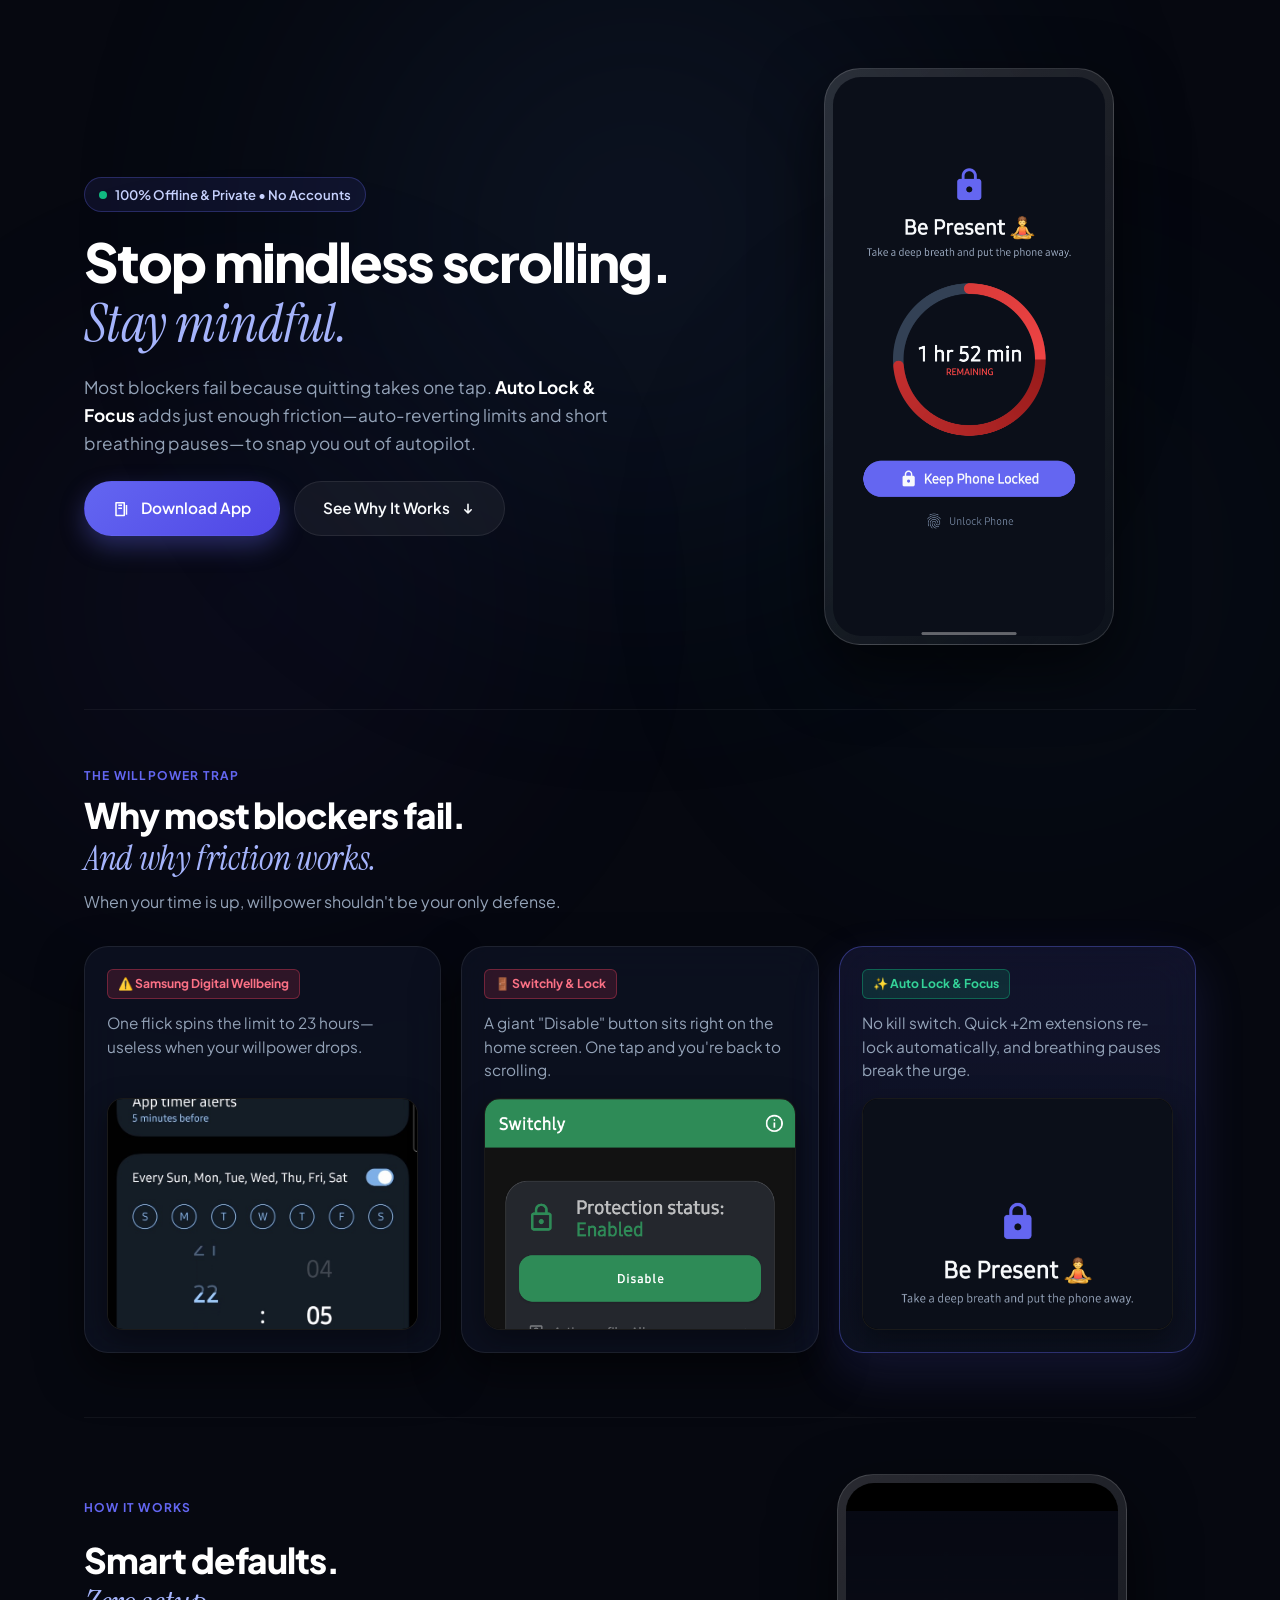
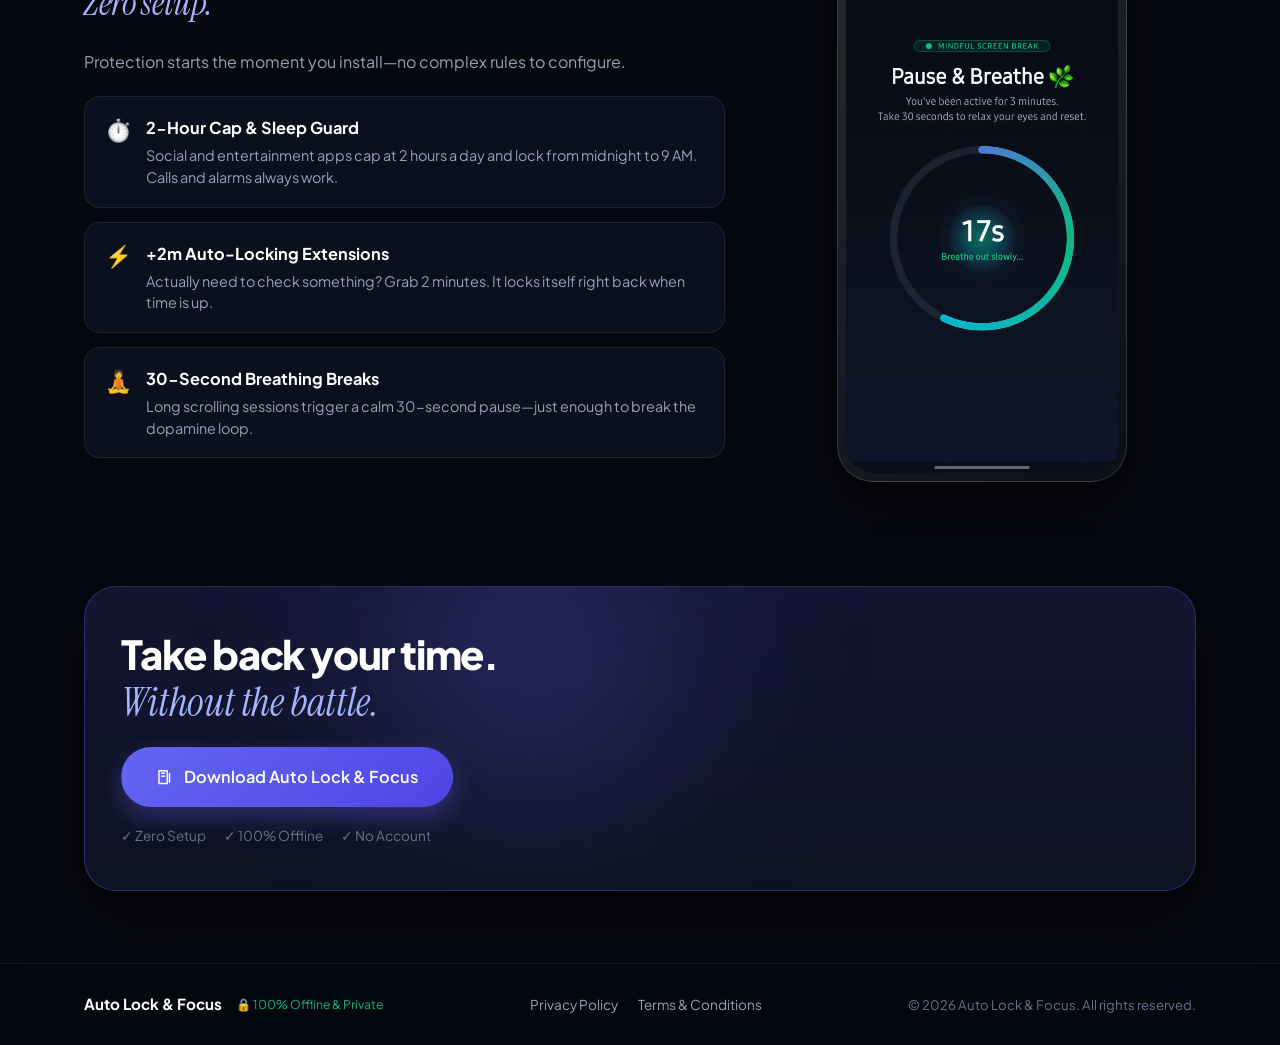
==== index.html @ 9db666be "Initial commit" ====
<!DOCTYPE html>
<html lang="en">
<head>
    <meta charset="UTF-8">
    <meta name="viewport" content="width=device-width, initial-scale=1.0">
    <title>Auto Lock &amp; Focus — Mindful App Blocker</title>
    <meta name="description" content="Stop mindless scrolling. Auto Lock &amp; Focus uses smart defaults, auto-reverting extensions, and breathing pauses to keep you off autopilot.">
    <meta property="og:title" content="Auto Lock &amp; Focus — Mindful App Blocker">
    <meta property="og:description" content="Stop mindless scrolling. Auto Lock &amp; Focus uses smart defaults, auto-reverting extensions, and breathing pauses to keep you off autopilot.">
    <meta property="og:image" content="assets/feature_graphic.png">
    <meta name="twitter:card" content="summary_large_image">
    <meta name="twitter:image" content="assets/feature_graphic.png">
    
    <!-- Google Fonts: Plus Jakarta Sans & Instrument Serif -->
    <link rel="preconnect" href="https://fonts.googleapis.com">
    <link rel="preconnect" href="https://fonts.gstatic.com" crossorigin>
    <link href="https://fonts.googleapis.com/css2?family=Instrument+Serif:ital@1&family=Plus+Jakarta+Sans:ital,wght@0,400;0,500;0,600;0,700;0,800;1,400&display=swap" rel="stylesheet">
    
    <link rel="stylesheet" href="style.css">
</head>
<body>

    <!-- Ambient Background Glows -->
    <div class="glow-sphere glow-sphere-1" aria-hidden="true"></div>
    <div class="glow-sphere glow-sphere-2" aria-hidden="true"></div>
    <div class="glow-sphere glow-sphere-3" aria-hidden="true"></div>

    <!-- Main Container -->
    <main class="page-container">

        <!-- 1. HERO SECTION -->
        <section class="hero-section">
            <div class="hero-content load-fade-up" style="--delay: 0.1s;">
                <div class="badge-pill">
                    <span class="badge-dot pulse-dot"></span>
                    <span>100% Offline &amp; Private • No Accounts</span>
                </div>
                
                <h1 class="hero-title">
                    Stop mindless scrolling.<br>
                    <span class="serif-italic">Stay mindful.</span>
                </h1>
                
                <p class="hero-subtitle">
                    Most blockers fail because quitting takes one tap. 
                    <strong>Auto Lock &amp; Focus</strong> adds just enough friction—auto-reverting limits and short breathing pauses—to snap you out of autopilot.
                </p>
                
                <div class="hero-cta-group">
                    <a href="https://google.com" target="_blank" rel="noopener noreferrer" class="btn btn-primary" id="hero-download-btn">
                        <svg class="btn-icon" viewBox="0 0 24 24" fill="currentColor" aria-hidden="true">
                            <path d="M3 20.5v-17c0-.55.45-1 1-1h11c.55 0 1 .45 1 1v17c0 .55-.45 1-1 1H4c-.55 0-1-.45-1-1zm2-16v15h9v-15H5zm12 2h2v13h-2V6.5zM7 6h5v2H7V6zm0 4h5v2H7v-2z"/>
                        </svg>
                        Download App
                    </a>
                    <a href="#how-different" class="btn btn-secondary">
                        See Why It Works
                        <svg class="arrow-icon" viewBox="0 0 20 20" fill="currentColor" aria-hidden="true">
                            <path fill-rule="evenodd" d="M14.707 10.293a1 1 0 010 1.414l-4 4a1 1 0 01-1.414 0l-4-4a1 1 0 111.414-1.414L9 12.586V4a1 1 0 012 0v8.586l2.293-2.293a1 1 0 011.414 0z" clip-rule="evenodd" />
                        </svg>
                    </a>
                </div>
            </div>

            <!-- Hero Phone Mockup Visual -->
            <div class="hero-visual-wrapper load-fade-up" style="--delay: 0.25s;">
                <div class="hero-phone-card">
                    <img src="assets/LockScreen-cropped.png" alt="Auto Lock and Focus Lock Screen Interface" class="phone-mockup-img">
                </div>
            </div>
        </section>

        <!-- 2. COMPARISON SECTION -->
        <section class="comparison-section" id="how-different">
            <div class="section-header" data-scroll-animate>
                <div class="section-tag">THE WILLPOWER TRAP</div>
                <h2 class="section-title">
                    Why most blockers fail.<br>
                    <span class="serif-italic">And why friction works.</span>
                </h2>
                <p class="section-description">
                    When your time is up, willpower shouldn't be your only defense.
                </p>
            </div>

            <div class="showdown-grid">

                <!-- 1. SAMSUNG DIGITAL WELLBEING -->
                <div class="showdown-card flaw-card" data-scroll-animate>
                    <div class="card-pill tag-danger">
                        <span>⚠️ Samsung Digital Wellbeing</span>
                    </div>
                    <p class="showdown-body">
                        One flick spins the limit to 23 hours—useless when your willpower drops.
                    </p>
                    <div class="screenshot-showcase">
                        <img src="assets/DigitlWellbeing-easy-wheel.jpg" alt="Samsung Digital Wellbeing timer wheel set to 23 hours" class="showcase-img showcase-img-center" loading="lazy">
                    </div>
                </div>

                <!-- 2. SWITCHLY & LOCK -->
                <div class="showdown-card flaw-card" data-scroll-animate>
                    <div class="card-pill tag-danger">
                        <span>🚪 Switchly &amp; Lock</span>
                    </div>
                    <p class="showdown-body">
                        A giant "Disable" button sits right on the home screen. One tap and you're back to scrolling.
                    </p>
                    <div class="screenshot-showcase">
                        <img src="assets/Switchly-green-disable-btn.png" alt="Switchly with giant Disable button on screen" class="showcase-img showcase-img-top" loading="lazy">
                    </div>
                </div>

                <!-- 3. AUTO LOCK & FOCUS -->
                <div class="showdown-card solution-card highlight-card" data-scroll-animate>
                    <div class="card-pill tag-success">
                        <span>✨ Auto Lock &amp; Focus</span>
                    </div>
                    <p class="showdown-body">
                        No kill switch. Quick +2m extensions re-lock automatically, and breathing pauses break the urge.
                    </p>
                    <div class="screenshot-showcase">
                        <img src="assets/LockScreen-cropped.png" alt="Auto Lock Be Present mindful lock screen" class="showcase-img showcase-img-top" loading="lazy">
                    </div>
                </div>

            </div>
        </section>

        <!-- 3. MERGED FEATURES SECTION: SMART DEFAULTS, AUTO-REVERT & MINDFUL PAUSES -->
        <section class="feature-detail-section" id="features">
            <div class="feature-split-layout">
                <div class="feature-split-text" data-scroll-animate>
                    <div class="section-tag">HOW IT WORKS</div>
                    <h2 class="section-title">
                        Smart defaults.<br>
                        <span class="serif-italic">Zero setup.</span>
                    </h2>
                    <p class="feature-body-p">
                        Protection starts the moment you install—no complex rules to configure.
                    </p>

                    <div class="merged-features-list">
                        <div class="merged-feature-item">
                            <div class="merged-feature-icon">⏱️</div>
                            <div>
                                <h3 class="merged-feature-title">2-Hour Cap &amp; Sleep Guard</h3>
                                <p class="merged-feature-desc">
                                    Social and entertainment apps cap at 2 hours a day and lock from midnight to 9 AM. Calls and alarms always work.
                                </p>
                            </div>
                        </div>

                        <div class="merged-feature-item">
                            <div class="merged-feature-icon">⚡</div>
                            <div>
                                <h3 class="merged-feature-title">+2m Auto-Locking Extensions</h3>
                                <p class="merged-feature-desc">
                                    Actually need to check something? Grab 2 minutes. It locks itself right back when time is up.
                                </p>
                            </div>
                        </div>

                        <div class="merged-feature-item">
                            <div class="merged-feature-icon">🧘</div>
                            <div>
                                <h3 class="merged-feature-title">30-Second Breathing Breaks</h3>
                                <p class="merged-feature-desc">
                                    Long scrolling sessions trigger a calm 30-second pause—just enough to break the dopamine loop.
                                </p>
                            </div>
                        </div>
                    </div>
                </div>

                <div class="feature-split-visual" data-scroll-animate>
                    <div class="phone-mockup-frame">
                        <img src="assets/MindfulBreak-cropped.png" alt="Mindful pause 30-second breathing screen" class="phone-mockup-img" loading="lazy">
                    </div>
                </div>
            </div>
        </section>

        <!-- 4. FINAL DOWNLOAD CTA -->
        <section class="cta-section">
            <div class="cta-card" data-scroll-animate>
                <div class="cta-glow" aria-hidden="true"></div>
                <h2 class="cta-title">
                    Take back your time.<br>
                    <span class="serif-italic">Without the battle.</span>
                </h2>
                
                <div class="cta-btn-wrapper">
                    <a href="https://google.com" target="_blank" rel="noopener noreferrer" class="btn btn-primary btn-large" id="footer-download-btn">
                        <svg class="btn-icon" viewBox="0 0 24 24" fill="currentColor" aria-hidden="true">
                            <path d="M3 20.5v-17c0-.55.45-1 1-1h11c.55 0 1 .45 1 1v17c0 .55-.45 1-1 1H4c-.55 0-1-.45-1-1zm2-16v15h9v-15H5zm12 2h2v13h-2V6.5zM7 6h5v2H7V6zm0 4h5v2H7v-2z"/>
                        </svg>
                        Download Auto Lock &amp; Focus
                    </a>
                </div>
                
                <div class="cta-perks-row">
                    <span>✓ Zero Setup</span>
                    <span>✓ 100% Offline</span>
                    <span>✓ No Account</span>
                </div>
            </div>
        </section>

    </main>

    <!-- FOOTER WITH 2 LEGAL LINKS -->
    <footer class="simple-footer">
        <div class="footer-container">
            <div class="footer-brand">
                <span class="brand-logo">Auto Lock &amp; Focus</span>
                <span class="footer-privacy-tag">🔒 100% Offline &amp; Private</span>
            </div>
            <div class="footer-nav">
                <a href="privacy.html">Privacy Policy</a>
                <a href="terms.html">Terms &amp; Conditions</a>
            </div>
            <div class="footer-meta">
                <span>&copy; 2026 Auto Lock &amp; Focus. All rights reserved.</span>
            </div>
        </div>
    </footer>

    <script src="script.js"></script>
</body>
</html>
---- style.css ----
/* ==========================================================================
   Auto Lock & Focus — Stylesheet
   Design: Midnight Obsidian, Curated Accents, Glassmorphism & High Aesthetics
   Rule: Text must NEVER be centered on mobile view (left-aligned everywhere)
   ========================================================================== */

:root {
    /* Color Palette Tokens */
    --bg-dark: #060810;
    --bg-card: rgba(14, 20, 36, 0.72);
    --bg-card-hover: rgba(22, 32, 56, 0.88);
    --surface-dark: #0b1120;
    --surface-border: rgba(255, 255, 255, 0.08);
    --surface-border-bright: rgba(99, 102, 241, 0.35);

    /* Text Colors */
    --text-primary: #f8fafc;
    --text-secondary: #94a3b8;
    --text-muted: #64748b;

    /* Accent & Brand Colors */
    --primary-indigo: #6366f1;
    --accent-emerald: #10b981;
    --accent-rose: #f43f5e;
    --accent-amber: #f59e0b;

    /* Gradients */
    --gradient-brand: linear-gradient(135deg, #6366f1 0%, #10b981 100%);
    --gradient-danger: linear-gradient(135deg, #f43f5e 0%, #be123c 100%);

    /* Typography */
    --font-main: 'Plus Jakarta Sans', -apple-system, BlinkMacSystemFont, 'Segoe UI', Roboto, sans-serif;
    --font-serif: 'Instrument Serif', Georgia, serif;

    /* Radii & Shadows */
    --radius-sm: 8px;
    --radius-md: 16px;
    --radius-lg: 24px;
    --radius-xl: 32px;
    --shadow-card: 0 20px 45px rgba(0, 0, 0, 0.55);
}

/* Reset & Base Styles */
*, *::before, *::after {
    box-sizing: border-box;
    margin: 0;
    padding: 0;
}

html {
    scroll-behavior: smooth;
    font-size: 16px;
    background-color: var(--bg-dark);
    color: var(--text-primary);
    font-family: var(--font-main);
    -webkit-font-smoothing: antialiased;
    -moz-osx-font-smoothing: grayscale;
    overflow-x: hidden;
    max-width: 100%;
}

body {
    min-height: 100vh;
    width: 100%;
    max-width: 100%;
    overflow-x: hidden;
    position: relative;
    line-height: 1.6;
    background-color: var(--bg-dark);
    text-align: left;
}

img, svg {
    max-width: 100%;
}

/* Typography Enhancements */
.serif-italic {
    font-family: var(--font-serif);
    font-style: italic;
    font-weight: 400;
    color: #a5b4fc;
    letter-spacing: -0.01em;
}

/* Ambient Background Spheres (fixed & viewport-clamped to prevent horizontal overflow) */
.glow-sphere {
    position: fixed;
    border-radius: 50%;
    filter: blur(140px);
    pointer-events: none;
    z-index: 0;
    opacity: 0.32;
    max-width: 100vw;
}

.glow-sphere-1 {
    top: -120px;
    left: 50%;
    transform: translateX(-50%);
    width: min(700px, 100vw);
    height: min(700px, 100vw);
    background: radial-gradient(circle, rgba(99, 102, 241, 0.45) 0%, rgba(16, 185, 129, 0.15) 70%, transparent 100%);
}

.glow-sphere-2 {
    top: 35%;
    right: 0;
    width: min(500px, 80vw);
    height: min(500px, 80vw);
    background: radial-gradient(circle, rgba(16, 185, 129, 0.22) 0%, rgba(99, 102, 241, 0.1) 70%, transparent 100%);
}

.glow-sphere-3 {
    bottom: 5%;
    left: 0;
    width: min(500px, 80vw);
    height: min(500px, 80vw);
    background: radial-gradient(circle, rgba(99, 102, 241, 0.3) 0%, rgba(139, 92, 246, 0.12) 70%, transparent 100%);
}

/* Page Container */
.page-container {
    width: 100%;
    max-width: 1160px;
    margin: 0 auto;
    padding: 36px 24px 0;
    position: relative;
    z-index: 1;
    text-align: left;
}

/* Page Load Animations */
.load-fade-up {
    opacity: 0;
    transform: translateY(20px);
    animation: loadFadeUpAnim 0.7s cubic-bezier(0.16, 1, 0.3, 1) forwards;
    animation-delay: var(--delay, 0s);
}

@keyframes loadFadeUpAnim {
    to {
        opacity: 1;
        transform: translateY(0);
    }
}

/* Buttons */
.btn {
    display: inline-flex;
    align-items: center;
    justify-content: center;
    gap: 10px;
    padding: 14px 28px;
    border-radius: 100px;
    font-weight: 600;
    font-size: 0.96rem;
    text-decoration: none;
    transition: all 0.25s cubic-bezier(0.16, 1, 0.3, 1);
    cursor: pointer;
    border: 1px solid transparent;
    max-width: 100%;
}

.btn-large {
    padding: 16px 34px;
    font-size: 1.02rem;
}

.btn-primary {
    background: linear-gradient(135deg, #6366f1 0%, #4f46e5 100%);
    color: #ffffff;
    box-shadow: 0 10px 25px rgba(99, 102, 241, 0.35);
}

.btn-primary:hover {
    transform: translateY(-2px);
    box-shadow: 0 15px 35px rgba(99, 102, 241, 0.5);
    background: linear-gradient(135deg, #6f72f8 0%, #5b54ec 100%);
}

.btn-secondary {
    background: rgba(255, 255, 255, 0.05);
    color: var(--text-primary);
    border: 1px solid var(--surface-border);
    backdrop-filter: blur(10px);
}

.btn-secondary:hover {
    background: rgba(255, 255, 255, 0.1);
    border-color: rgba(255, 255, 255, 0.2);
    transform: translateY(-2px);
}

.btn-icon {
    width: 18px;
    height: 18px;
    flex-shrink: 0;
}

.arrow-icon {
    width: 16px;
    height: 16px;
    flex-shrink: 0;
    transition: transform 0.2s ease;
}

.btn-secondary:hover .arrow-icon {
    transform: translateY(2px);
}

/* Badges */
.badge-pill {
    display: inline-flex;
    align-items: center;
    gap: 8px;
    padding: 6px 14px;
    border-radius: 100px;
    background: rgba(99, 102, 241, 0.1);
    border: 1px solid rgba(99, 102, 241, 0.3);
    color: #c7d2fe;
    font-size: 0.82rem;
    font-weight: 600;
}

.badge-dot {
    width: 8px;
    height: 8px;
    border-radius: 50%;
    background: #10b981;
    flex-shrink: 0;
}

.pulse-dot {
    box-shadow: 0 0 0 rgba(16, 185, 129, 0.6);
    animation: pulseAnimation 2s infinite;
}

@keyframes pulseAnimation {
    0% { box-shadow: 0 0 0 0 rgba(16, 185, 129, 0.7); }
    70% { box-shadow: 0 0 0 8px rgba(16, 185, 129, 0); }
    100% { box-shadow: 0 0 0 0 rgba(16, 185, 129, 0); }
}

/* ==========================================================================
   1. HERO SECTION
   ========================================================================== */
.hero-section {
    display: grid;
    grid-template-columns: minmax(0, 1.15fr) minmax(0, 0.85fr);
    align-items: center;
    gap: 44px;
    padding: 32px 0 64px;
    text-align: left;
}

.hero-content {
    display: flex;
    flex-direction: column;
    align-items: flex-start;
    gap: 20px;
    text-align: left;
    min-width: 0;
}

.hero-title {
    font-size: 3.35rem;
    font-weight: 800;
    line-height: 1.1;
    letter-spacing: -0.035em;
    color: #ffffff;
    text-align: left;
}

.hero-subtitle {
    font-size: 1.08rem;
    line-height: 1.6;
    color: var(--text-secondary);
    max-width: 560px;
    text-align: left;
}

.hero-subtitle strong {
    color: #ffffff;
}

.hero-cta-group {
    display: flex;
    align-items: center;
    gap: 14px;
    margin-top: 4px;
    flex-wrap: wrap;
    justify-content: flex-start;
}

/* Hero Phone Mockup Visual */
.hero-visual-wrapper {
    position: relative;
    display: flex;
    justify-content: center;
    align-items: center;
    min-width: 0;
}

.hero-phone-card,
.phone-mockup-frame {
    position: relative;
    width: 100%;
    max-width: 290px;
    border-radius: 36px;
    padding: 8px;
    background: linear-gradient(135deg, rgba(255, 255, 255, 0.14) 0%, rgba(255, 255, 255, 0.03) 100%);
    border: 1px solid rgba(255, 255, 255, 0.14);
    box-shadow: 0 25px 65px rgba(0, 0, 0, 0.65);
}

.phone-mockup-img {
    width: 100%;
    height: auto;
    border-radius: 28px;
    display: block;
}

/* ==========================================================================
   2. COMPARISON SECTION
   ========================================================================== */
.comparison-section {
    padding: 56px 0 64px;
    border-top: 1px solid rgba(255, 255, 255, 0.05);
    scroll-margin-top: 32px;
    text-align: left;
}

.section-header {
    margin-bottom: 32px;
    text-align: left;
    max-width: 760px;
}

.section-tag {
    font-size: 0.75rem;
    font-weight: 700;
    text-transform: uppercase;
    letter-spacing: 0.1em;
    color: var(--primary-indigo);
    margin-bottom: 8px;
    text-align: left;
}

.section-title {
    font-size: 2.2rem;
    font-weight: 800;
    line-height: 1.18;
    letter-spacing: -0.03em;
    color: #ffffff;
    margin-bottom: 10px;
    text-align: left;
}

.section-description {
    font-size: 1rem;
    color: var(--text-secondary);
    line-height: 1.55;
    text-align: left;
}

/* Showdown 3-Card Grid */
.showdown-grid {
    display: grid;
    grid-template-columns: repeat(3, minmax(0, 1fr));
    gap: 20px;
}

.showdown-card {
    background: var(--bg-card);
    border: 1px solid var(--surface-border);
    border-radius: var(--radius-lg);
    padding: 22px;
    display: flex;
    flex-direction: column;
    justify-content: flex-start;
    box-shadow: var(--shadow-card);
    backdrop-filter: blur(20px);
    -webkit-backdrop-filter: blur(20px);
    transition: border-color 0.25s ease;
    text-align: left;
    min-width: 0;
}

.card-pill {
    display: inline-flex;
    align-items: center;
    gap: 6px;
    padding: 4px 10px;
    border-radius: 6px;
    font-size: 0.76rem;
    font-weight: 700;
    margin-bottom: 12px;
    width: fit-content;
    max-width: 100%;
}

.tag-danger {
    background: rgba(244, 63, 94, 0.15);
    border: 1px solid rgba(244, 63, 94, 0.35);
    color: #fb7185;
}

.tag-success {
    background: rgba(16, 185, 129, 0.15);
    border: 1px solid rgba(16, 185, 129, 0.4);
    color: #34d399;
}

.showdown-body {
    font-size: 0.96rem;
    color: var(--text-secondary);
    line-height: 1.55;
    margin-bottom: 16px;
    text-align: left;
}

.highlight-card {
    border-color: rgba(99, 102, 241, 0.4);
    background: linear-gradient(180deg, rgba(99, 102, 241, 0.12) 0%, rgba(14, 20, 36, 0.8) 100%);
    box-shadow: 0 20px 50px rgba(99, 102, 241, 0.15);
}

/* Screenshot Showcase Inside Showdown Cards */
.screenshot-showcase {
    position: relative;
    border-radius: var(--radius-md);
    overflow: hidden;
    background: #000000;
    border: 1px solid rgba(255, 255, 255, 0.1);
    box-shadow: 0 10px 30px rgba(0, 0, 0, 0.4);
    margin-top: auto;
    display: flex;
    flex-direction: column;
}

.showcase-img {
    width: 100%;
    height: 230px;
    object-fit: cover;
    display: block;
}

.showcase-img-center {
    object-position: center 40%;
}

.showcase-img-top {
    object-position: top center;
}

/* ==========================================================================
   3. MERGED FEATURES SECTION
   ========================================================================== */
.feature-detail-section {
    padding: 56px 0 64px;
    border-top: 1px solid rgba(255, 255, 255, 0.05);
    scroll-margin-top: 32px;
    text-align: left;
}

.feature-split-layout {
    display: grid;
    grid-template-columns: minmax(0, 1.2fr) minmax(0, 0.8fr);
    gap: 44px;
    align-items: center;
    text-align: left;
}

.feature-split-text {
    display: flex;
    flex-direction: column;
    gap: 14px;
    text-align: left;
    min-width: 0;
}

.feature-body-p {
    font-size: 1rem;
    color: var(--text-secondary);
    line-height: 1.58;
    text-align: left;
}

.merged-features-list {
    display: flex;
    flex-direction: column;
    gap: 14px;
    margin-top: 8px;
}

.merged-feature-item {
    display: flex;
    align-items: flex-start;
    gap: 14px;
    padding: 18px 20px;
    background: var(--bg-card);
    border: 1px solid var(--surface-border);
    border-radius: var(--radius-md);
    text-align: left;
}

.merged-feature-icon {
    font-size: 1.35rem;
    line-height: 1.2;
    flex-shrink: 0;
    margin-top: 2px;
}

.merged-feature-title {
    font-size: 1.02rem;
    font-weight: 700;
    color: #ffffff;
    margin-bottom: 4px;
    text-align: left;
}

.merged-feature-desc {
    font-size: 0.9rem;
    color: var(--text-secondary);
    line-height: 1.5;
    text-align: left;
}

.feature-split-visual {
    position: relative;
    display: flex;
    justify-content: center;
    align-items: center;
    min-width: 0;
}

/* ==========================================================================
   4. FINAL CTA SECTION
   ========================================================================== */
.cta-section {
    padding: 40px 0 72px;
    text-align: left;
}

.cta-card {
    position: relative;
    background: linear-gradient(180deg, rgba(99, 102, 241, 0.15) 0%, rgba(14, 20, 36, 0.9) 100%);
    border: 1px solid rgba(99, 102, 241, 0.35);
    border-radius: var(--radius-xl);
    padding: 44px 36px;
    box-shadow: 0 25px 70px rgba(0, 0, 0, 0.65);
    overflow: hidden;
    text-align: left;
}

.cta-glow {
    position: absolute;
    top: -50%;
    left: 20%;
    width: min(450px, 80vw);
    height: min(450px, 80vw);
    border-radius: 50%;
    background: radial-gradient(circle, rgba(99, 102, 241, 0.35) 0%, transparent 70%);
    filter: blur(80px);
    pointer-events: none;
}

.cta-title {
    font-size: 2.5rem;
    font-weight: 800;
    line-height: 1.15;
    letter-spacing: -0.03em;
    color: #ffffff;
    margin-bottom: 22px;
    position: relative;
    z-index: 1;
    text-align: left;
}

.cta-btn-wrapper {
    position: relative;
    z-index: 1;
    margin-bottom: 18px;
    display: flex;
    justify-content: flex-start;
}

.cta-perks-row {
    position: relative;
    z-index: 1;
    display: flex;
    align-items: center;
    justify-content: flex-start;
    gap: 18px;
    font-size: 0.85rem;
    color: var(--text-muted);
    flex-wrap: wrap;
    text-align: left;
}

/* ==========================================================================
   MINIMAL FOOTER
   ========================================================================== */
.simple-footer {
    border-top: 1px solid rgba(255, 255, 255, 0.06);
    padding: 28px 0;
    background: rgba(6, 8, 16, 0.95);
    position: relative;
    z-index: 1;
    text-align: left;
}

.footer-container {
    max-width: 1160px;
    margin: 0 auto;
    padding: 0 24px;
    display: flex;
    align-items: center;
    justify-content: space-between;
    flex-wrap: wrap;
    gap: 18px;
    text-align: left;
}

.footer-brand {
    display: flex;
    align-items: center;
    gap: 14px;
    flex-wrap: wrap;
    text-align: left;
}

.brand-logo {
    font-weight: 700;
    font-size: 0.95rem;
    color: #ffffff;
}

.footer-privacy-tag {
    font-size: 0.76rem;
    color: var(--accent-emerald);
}

.footer-nav {
    display: flex;
    align-items: center;
    gap: 20px;
    flex-wrap: wrap;
    text-align: left;
}

.footer-nav a {
    color: var(--text-secondary);
    text-decoration: none;
    font-size: 0.85rem;
    transition: color 0.2s ease;
}

.footer-nav a:hover,
.footer-nav a.active {
    color: #ffffff;
}

.footer-meta {
    font-size: 0.82rem;
    color: var(--text-muted);
    text-align: left;
}

/* ==========================================================================
   LEGAL PAGES STYLES (Privacy & Terms)
   ========================================================================== */
.legal-container {
    padding-top: 40px;
    padding-bottom: 72px;
    max-width: 860px;
    text-align: left;
}

.legal-header {
    margin-bottom: 32px;
    text-align: left;
}

.back-home-link {
    display: inline-block;
    font-size: 0.88rem;
    font-weight: 600;
    color: #a5b4fc;
    text-decoration: none;
    margin-bottom: 12px;
    transition: color 0.2s ease;
}

.back-home-link:hover {
    color: #ffffff;
}

.legal-title {
    font-size: 2.6rem;
    font-weight: 800;
    letter-spacing: -0.03em;
    color: #ffffff;
    margin-bottom: 6px;
    text-align: left;
}

.legal-updated {
    font-size: 0.86rem;
    color: var(--text-muted);
    text-align: left;
}

.legal-content {
    display: flex;
    flex-direction: column;
    gap: 24px;
    text-align: left;
}

.legal-section {
    background: var(--bg-card);
    border: 1px solid var(--surface-border);
    border-radius: var(--radius-lg);
    padding: 28px;
    text-align: left;
    overflow-wrap: anywhere;
    word-break: break-word;
}

.legal-section h2 {
    font-size: 1.25rem;
    font-weight: 700;
    color: #ffffff;
    margin-bottom: 12px;
    text-align: left;
    border-bottom: 1px solid rgba(255, 255, 255, 0.06);
    padding-bottom: 10px;
}

.legal-section p {
    font-size: 0.94rem;
    color: var(--text-secondary);
    line-height: 1.65;
    margin-bottom: 12px;
    text-align: left;
}

.legal-section p:last-child {
    margin-bottom: 0;
}

.legal-section strong {
    color: #ffffff;
}

.legal-section a {
    color: #818cf8;
    text-decoration: underline;
    text-underline-offset: 3px;
}

.legal-section a:hover {
    color: #c7d2fe;
}

.legal-section ul {
    margin-left: 20px;
    margin-top: 8px;
    margin-bottom: 12px;
    display: flex;
    flex-direction: column;
    gap: 8px;
    text-align: left;
}

.legal-section li {
    font-size: 0.94rem;
    color: var(--text-secondary);
    line-height: 1.5;
    text-align: left;
}

.permission-item {
    background: rgba(0, 0, 0, 0.3);
    border: 1px solid rgba(255, 255, 255, 0.06);
    border-radius: var(--radius-md);
    padding: 18px;
    margin-top: 14px;
    text-align: left;
}

.permission-item h3 {
    font-size: 1rem;
    font-weight: 700;
    color: #ffffff;
    margin-bottom: 8px;
    text-align: left;
}

.permission-item code {
    font-family: monospace;
    font-size: 0.8rem;
    background: rgba(99, 102, 241, 0.15);
    color: #a5b4fc;
    padding: 2px 6px;
    border-radius: 4px;
    overflow-wrap: anywhere;
    word-break: break-word;
}

/* ==========================================================================
   SCROLL ANIMATIONS & RESPONSIVE BREAKPOINTS
   STRICT RULE: No text centered on mobile view (text-align: left everywhere)
   ========================================================================== */
[data-scroll-animate] {
    opacity: 0;
    transform: translateY(20px);
    transition: opacity 0.65s cubic-bezier(0.16, 1, 0.3, 1), transform 0.65s cubic-bezier(0.16, 1, 0.3, 1);
}

[data-scroll-animate].animated {
    opacity: 1;
    transform: translateY(0);
}

@media (max-width: 1024px) {
    .hero-section {
        grid-template-columns: 1fr;
        text-align: left !important;
        gap: 36px;
    }

    .hero-content {
        align-items: flex-start !important;
        text-align: left !important;
    }

    .hero-title,
    .hero-subtitle,
    .section-title,
    .section-description,
    .cta-title {
        text-align: left !important;
    }

    .hero-subtitle {
        margin: 0 !important;
    }

    .showdown-grid {
        grid-template-columns: 1fr;
    }

    .feature-split-layout {
        grid-template-columns: 1fr;
        gap: 36px;
        text-align: left !important;
    }
}

@media (max-width: 768px) {
    body,
    main,
    section,
    div,
    h1,
    h2,
    h3,
    h4,
    p,
    span,
    a,
    article {
        text-align: left;
    }

    .page-container {
        padding: 24px 18px 0;
    }

    .hero-section {
        padding: 16px 0 48px;
        text-align: left !important;
    }

    .hero-title {
        font-size: 2.35rem;
        text-align: left !important;
    }

    .hero-subtitle {
        font-size: 0.98rem;
        text-align: left !important;
    }

    .hero-cta-group {
        justify-content: flex-start !important;
        width: 100%;
    }

    .section-title {
        font-size: 1.8rem;
    }

    .showdown-card {
        padding: 18px;
    }

    .cta-card {
        padding: 32px 20px;
    }

    .cta-title {
        font-size: 1.95rem;
    }

    .hero-phone-card,
    .phone-mockup-frame {
        max-width: 260px;
    }

    .footer-container {
        flex-direction: column;
        align-items: flex-start;
        gap: 14px;
        padding: 0 18px;
    }

    .legal-title {
        font-size: 2rem;
    }

    .legal-section {
        padding: 20px;
    }
}
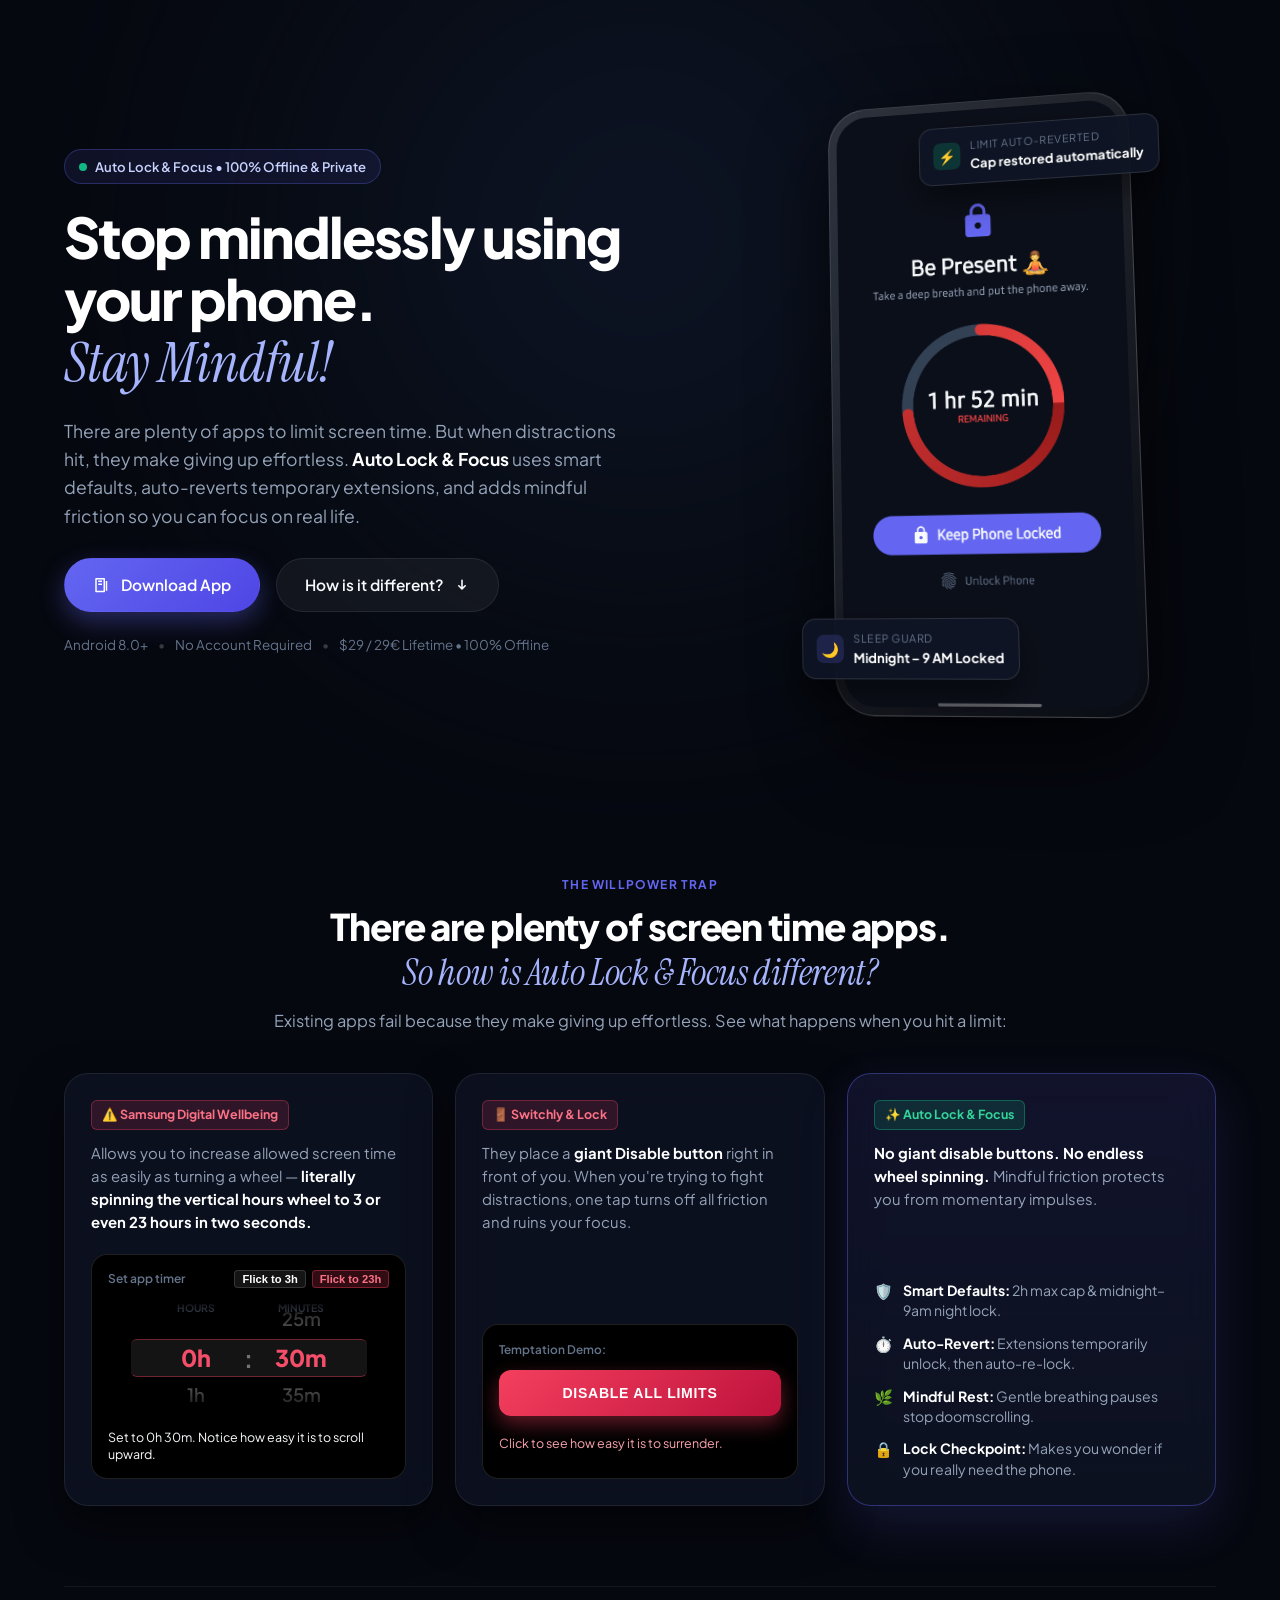
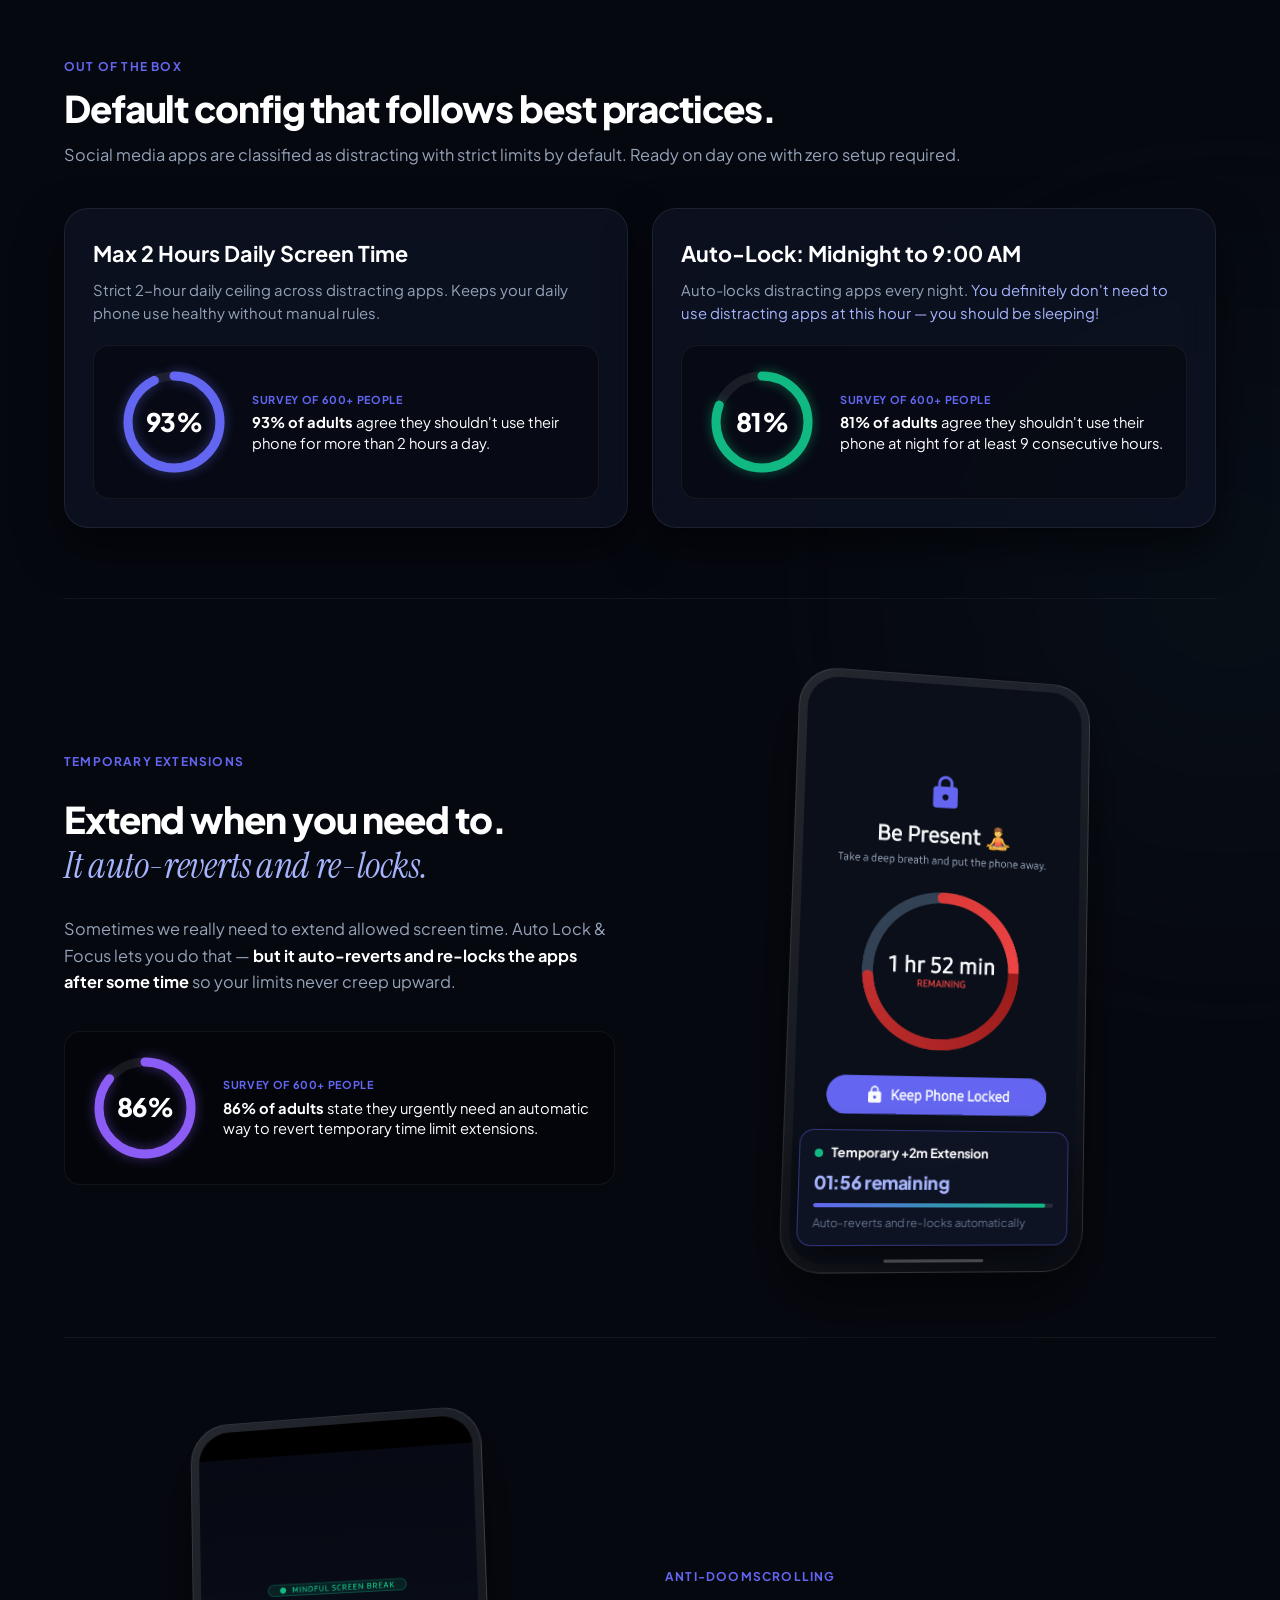
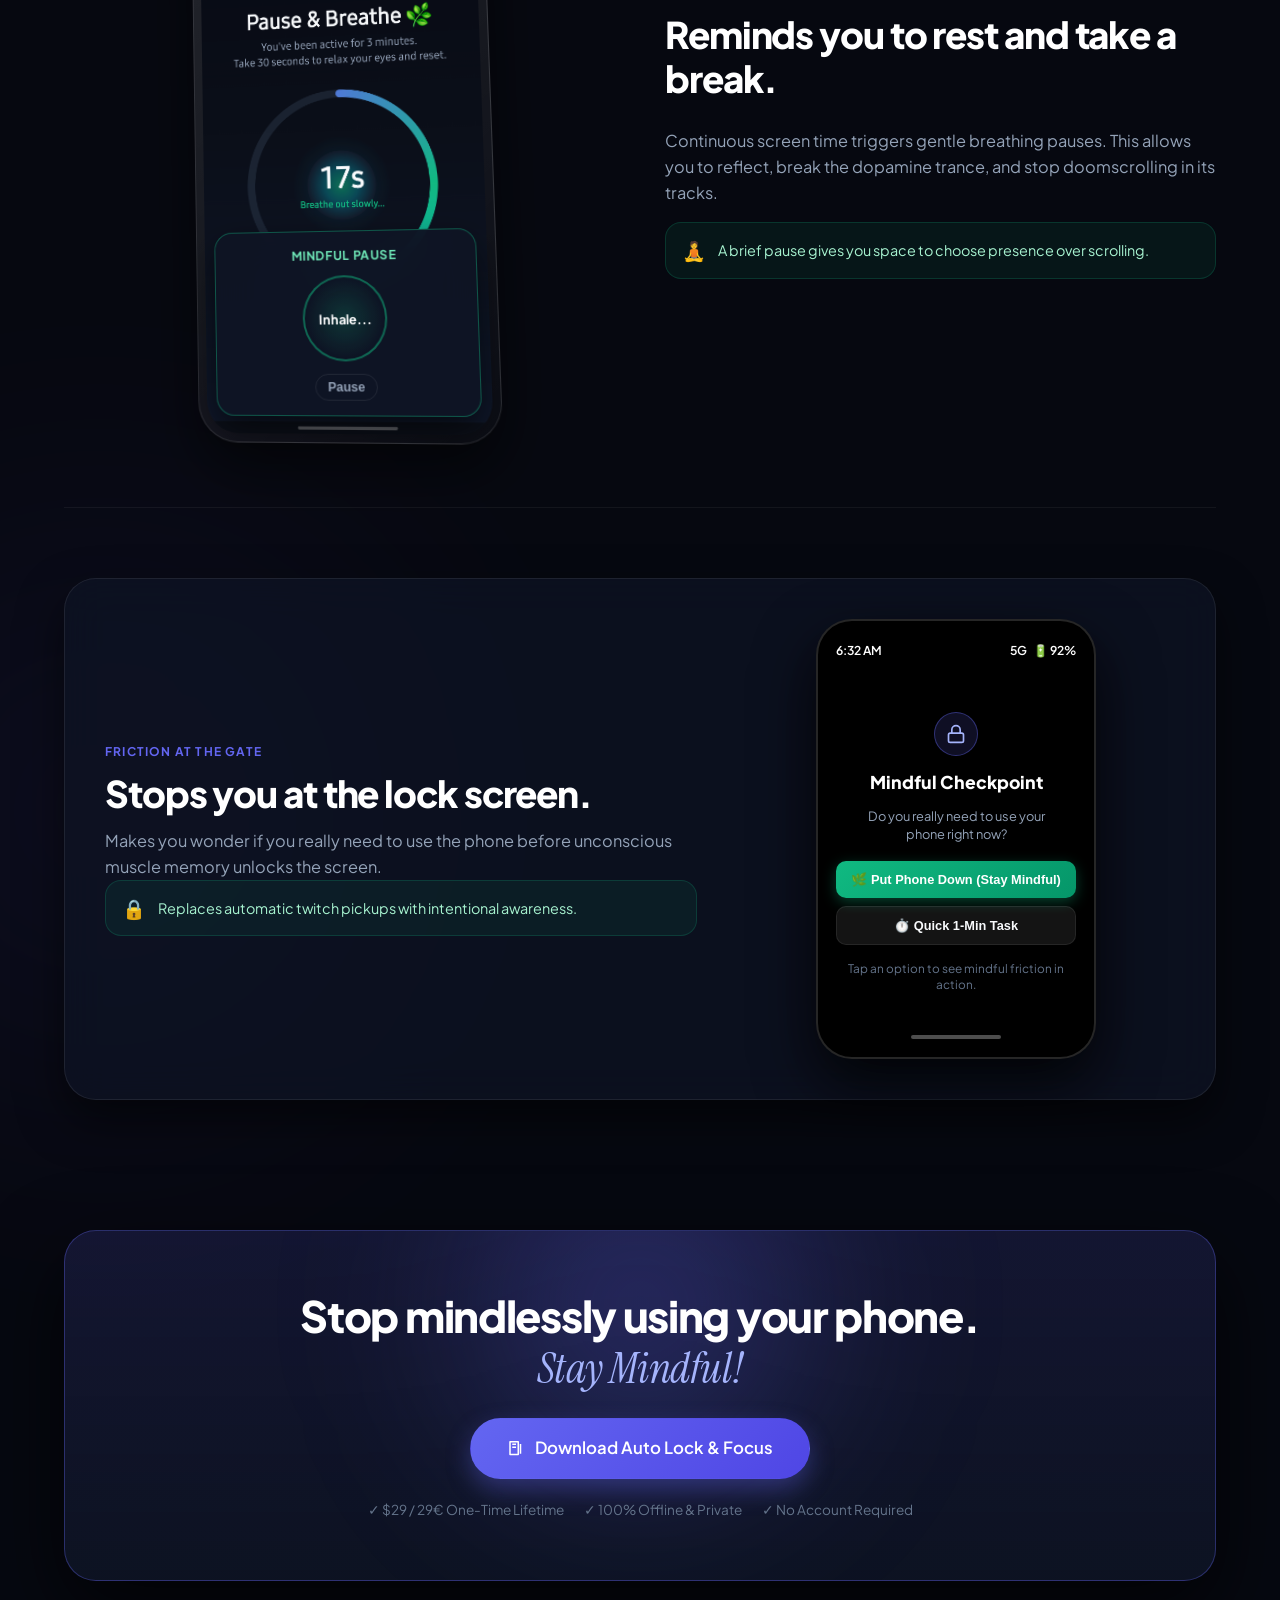
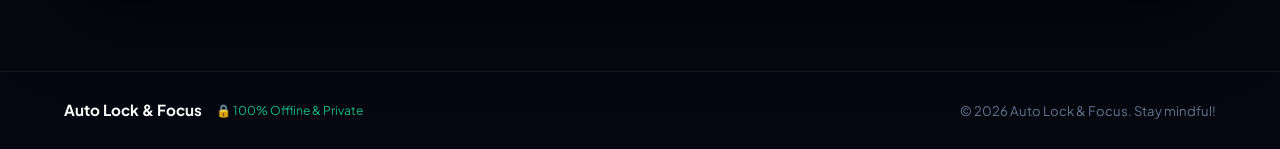
==== commit 0fbdef4a: "Initial commit" ====
--- a/index.html
+++ b/index.html
@@ -3,10 +3,10 @@
 <head>
     <meta charset="UTF-8">
     <meta name="viewport" content="width=device-width, initial-scale=1.0">
-    <title>Auto Lock &amp; Focus — Mindful App Blocker</title>
-    <meta name="description" content="Stop mindless scrolling. Auto Lock &amp; Focus uses smart defaults, auto-reverting extensions, and breathing pauses to keep you off autopilot.">
-    <meta property="og:title" content="Auto Lock &amp; Focus — Mindful App Blocker">
-    <meta property="og:description" content="Stop mindless scrolling. Auto Lock &amp; Focus uses smart defaults, auto-reverting extensions, and breathing pauses to keep you off autopilot.">
+    <title>Auto Lock & Focus — Stay mindful!</title>
+    <meta name="description" content="Stop mindlessly using your phone. Auto Lock & Focus brings smart defaults, auto-reverting temporary extensions, and mindful friction to help you stay mindful.">
+    <meta property="og:title" content="Auto Lock &amp; Focus — Stay mindful!">
+    <meta property="og:description" content="Stop mindlessly using your phone. Auto Lock &amp; Focus brings smart defaults, auto-reverting temporary extensions, and mindful friction to help you stay mindful.">
     <meta property="og:image" content="assets/feature_graphic.png">
     <meta name="twitter:card" content="summary_large_image">
     <meta name="twitter:image" content="assets/feature_graphic.png">
@@ -21,11 +21,11 @@
 <body>
 
     <!-- Ambient Background Glows -->
-    <div class="glow-sphere glow-sphere-1" aria-hidden="true"></div>
-    <div class="glow-sphere glow-sphere-2" aria-hidden="true"></div>
-    <div class="glow-sphere glow-sphere-3" aria-hidden="true"></div>
-
-    <!-- Main Container -->
+    <div class="glow-sphere glow-sphere-1"></div>
+    <div class="glow-sphere glow-sphere-2"></div>
+    <div class="glow-sphere glow-sphere-3"></div>
+
+    <!-- MAIN SINGLE PAGE CONTAINER (NO NAVBAR) -->
     <main class="page-container">
 
         <!-- 1. HERO SECTION -->
@@ -33,166 +33,408 @@
             <div class="hero-content load-fade-up" style="--delay: 0.1s;">
                 <div class="badge-pill">
                     <span class="badge-dot pulse-dot"></span>
-                    <span>100% Offline &amp; Private • No Accounts</span>
+                    <span>Auto Lock &amp; Focus • 100% Offline &amp; Private</span>
                 </div>
                 
                 <h1 class="hero-title">
-                    Stop mindless scrolling.<br>
-                    <span class="serif-italic">Stay mindful.</span>
+                    Stop mindlessly using your phone.<br>
+                    <span class="serif-italic">Stay Mindful!</span>
                 </h1>
                 
                 <p class="hero-subtitle">
-                    Most blockers fail because quitting takes one tap. 
-                    <strong>Auto Lock &amp; Focus</strong> adds just enough friction—auto-reverting limits and short breathing pauses—to snap you out of autopilot.
+                    There are plenty of apps to limit screen time. But when distractions hit, they make giving up effortless. 
+                    <strong>Auto Lock &amp; Focus</strong> uses smart defaults, auto-reverts temporary extensions, and adds mindful friction so you can focus on real life.
                 </p>
                 
                 <div class="hero-cta-group">
                     <a href="https://google.com" target="_blank" rel="noopener noreferrer" class="btn btn-primary" id="hero-download-btn">
-                        <svg class="btn-icon" viewBox="0 0 24 24" fill="currentColor" aria-hidden="true">
+                        <svg class="btn-icon" viewBox="0 0 24 24" fill="currentColor">
                             <path d="M3 20.5v-17c0-.55.45-1 1-1h11c.55 0 1 .45 1 1v17c0 .55-.45 1-1 1H4c-.55 0-1-.45-1-1zm2-16v15h9v-15H5zm12 2h2v13h-2V6.5zM7 6h5v2H7V6zm0 4h5v2H7v-2z"/>
                         </svg>
                         Download App
                     </a>
                     <a href="#how-different" class="btn btn-secondary">
-                        See Why It Works
-                        <svg class="arrow-icon" viewBox="0 0 20 20" fill="currentColor" aria-hidden="true">
+                        How is it different?
+                        <svg class="arrow-icon" viewBox="0 0 20 20" fill="currentColor">
                             <path fill-rule="evenodd" d="M14.707 10.293a1 1 0 010 1.414l-4 4a1 1 0 01-1.414 0l-4-4a1 1 0 111.414-1.414L9 12.586V4a1 1 0 012 0v8.586l2.293-2.293a1 1 0 011.414 0z" clip-rule="evenodd" />
                         </svg>
                     </a>
                 </div>
+
+                <div class="hero-specs">
+                    <span>Android 8.0+</span>
+                    <span class="spec-dot">•</span>
+                    <span>No Account Required</span>
+                    <span class="spec-dot">•</span>
+                    <span>$29 / 29€ Lifetime • 100% Offline</span>
+                </div>
             </div>
 
             <!-- Hero Phone Mockup Visual -->
             <div class="hero-visual-wrapper load-fade-up" style="--delay: 0.25s;">
-                <div class="hero-phone-card">
-                    <img src="assets/LockScreen-cropped.png" alt="Auto Lock and Focus Lock Screen Interface" class="phone-mockup-img">
-                </div>
-            </div>
-        </section>
-
-        <!-- 2. COMPARISON SECTION -->
+                <div class="hero-phone-card rotated-left">
+                    <img src="assets/LockScreen-cropped.png" alt="Auto Lock and Focus Interface" class="phone-mockup-img">
+                    
+                    <div class="floating-badge badge-top-right">
+                        <div class="badge-icon green-icon">⚡</div>
+                        <div>
+                            <div class="badge-label">Limit Auto-Reverted</div>
+                            <div class="badge-val">Cap restored automatically</div>
+                        </div>
+                    </div>
+
+                    <div class="floating-badge badge-bottom-left">
+                        <div class="badge-icon indigo-icon">🌙</div>
+                        <div>
+                            <div class="badge-label">Sleep Guard</div>
+                            <div class="badge-val">Midnight – 9 AM Locked</div>
+                        </div>
+                    </div>
+                </div>
+            </div>
+        </section>
+
+        <!-- 2. THE SHOWDOWN: HOW IS AUTO LOCK & FOCUS DIFFERENT? -->
         <section class="comparison-section" id="how-different">
-            <div class="section-header" data-scroll-animate>
+            <div class="section-header center" data-scroll-animate>
                 <div class="section-tag">THE WILLPOWER TRAP</div>
                 <h2 class="section-title">
-                    Why most blockers fail.<br>
-                    <span class="serif-italic">And why friction works.</span>
+                    There are plenty of screen time apps.<br>
+                    <span class="serif-italic">So how is Auto Lock &amp; Focus different?</span>
                 </h2>
-                <p class="section-description">
-                    When your time is up, willpower shouldn't be your only defense.
+                <p class="section-description center-text">
+                    Existing apps fail because they make giving up effortless. See what happens when you hit a limit:
                 </p>
             </div>
 
+            <!-- 3-Column Showdown Grid -->
             <div class="showdown-grid">
 
-                <!-- 1. SAMSUNG DIGITAL WELLBEING -->
+                <!-- 1. SAMSUNG DIGITAL WELLBEING (VERTICAL DUAL WHEELS) -->
                 <div class="showdown-card flaw-card" data-scroll-animate>
                     <div class="card-pill tag-danger">
                         <span>⚠️ Samsung Digital Wellbeing</span>
                     </div>
                     <p class="showdown-body">
-                        One flick spins the limit to 23 hours—useless when your willpower drops.
-                    </p>
-                    <div class="screenshot-showcase">
-                        <img src="assets/DigitlWellbeing-easy-wheel.jpg" alt="Samsung Digital Wellbeing timer wheel set to 23 hours" class="showcase-img showcase-img-center" loading="lazy">
-                    </div>
-                </div>
-
-                <!-- 2. SWITCHLY & LOCK -->
+                        Allows you to increase allowed screen time as easily as turning a wheel — <strong>literally spinning the vertical hours wheel to 3 or even 23 hours in two seconds.</strong>
+                    </p>
+
+                    <!-- Interactive Samsung 2-Wheel Vertical Drum Picker -->
+                    <div class="samsung-picker-widget">
+                        <div class="picker-title-bar">
+                            <span>Set app timer</span>
+                            <span class="picker-quick-flicks">
+                                <button type="button" class="btn-flick" id="flick-3h">Flick to 3h</button>
+                                <button type="button" class="btn-flick danger" id="flick-23h">Flick to 23h</button>
+                            </span>
+                        </div>
+
+                        <div class="samsung-drums-wrapper">
+                            <div class="drum-highlight-bar"></div>
+                            
+                            <!-- Hours Wheel (Vertical Drum) -->
+                            <div class="drum-column" id="hours-drum">
+                                <div class="drum-label">Hours</div>
+                                <div class="drum-wheel-items" id="hours-items">
+                                    <!-- Populated dynamically via JS: 0 to 23 -->
+                                </div>
+                            </div>
+
+                            <div class="drum-separator">:</div>
+
+                            <!-- Minutes Wheel (Vertical Drum) -->
+                            <div class="drum-column" id="minutes-drum">
+                                <div class="drum-label">Minutes</div>
+                                <div class="drum-wheel-items" id="minutes-items">
+                                    <!-- Populated dynamically via JS: 00 to 55 -->
+                                </div>
+                            </div>
+                        </div>
+
+                        <div class="picker-feedback-bar danger-feedback" id="picker-feedback">
+                            Scroll or click a flick button to test the wheel.
+                        </div>
+                    </div>
+                </div>
+
+                <!-- 2. SWITCHLY & LOCK (GIANT DISABLE BUTTON) -->
                 <div class="showdown-card flaw-card" data-scroll-animate>
                     <div class="card-pill tag-danger">
                         <span>🚪 Switchly &amp; Lock</span>
                     </div>
                     <p class="showdown-body">
-                        A giant "Disable" button sits right on the home screen. One tap and you're back to scrolling.
-                    </p>
-                    <div class="screenshot-showcase">
-                        <img src="assets/Switchly-green-disable-btn.png" alt="Switchly with giant Disable button on screen" class="showcase-img showcase-img-top" loading="lazy">
-                    </div>
-                </div>
-
-                <!-- 3. AUTO LOCK & FOCUS -->
+                        They place a <strong>giant Disable button</strong> right in front of you. When you're trying to fight distractions, one tap turns off all friction and ruins your focus.
+                    </p>
+
+                    <!-- Interactive Giant Button Demo -->
+                    <div class="giant-disable-widget">
+                        <div class="giant-btn-label">Temptation Demo:</div>
+                        <button type="button" id="demo-disable-btn" class="mock-giant-disable-btn">
+                            DISABLE ALL LIMITS
+                        </button>
+                        <div class="picker-feedback-bar danger-feedback" id="disable-feedback">
+                            Click to see how easy it is to surrender.
+                        </div>
+                    </div>
+                </div>
+
+                <!-- 3. AUTO LOCK & FOCUS (THE SOLUTION) -->
                 <div class="showdown-card solution-card highlight-card" data-scroll-animate>
                     <div class="card-pill tag-success">
                         <span>✨ Auto Lock &amp; Focus</span>
                     </div>
                     <p class="showdown-body">
-                        No kill switch. Quick +2m extensions re-lock automatically, and breathing pauses break the urge.
-                    </p>
-                    <div class="screenshot-showcase">
-                        <img src="assets/LockScreen-cropped.png" alt="Auto Lock Be Present mindful lock screen" class="showcase-img showcase-img-top" loading="lazy">
-                    </div>
-                </div>
-
-            </div>
-        </section>
-
-        <!-- 3. MERGED FEATURES SECTION: SMART DEFAULTS, AUTO-REVERT & MINDFUL PAUSES -->
-        <section class="feature-detail-section" id="features">
+                        <strong>No giant disable buttons. No endless wheel spinning.</strong> Mindful friction protects you from momentary impulses.
+                    </p>
+
+                    <div class="solution-perks-list">
+                        <div class="perk-row">
+                            <span class="perk-icon">🛡️</span>
+                            <span><strong>Smart Defaults:</strong> 2h max cap &amp; midnight–9am night lock.</span>
+                        </div>
+                        <div class="perk-row">
+                            <span class="perk-icon">⏱️</span>
+                            <span><strong>Auto-Revert:</strong> Extensions temporarily unlock, then auto-re-lock.</span>
+                        </div>
+                        <div class="perk-row">
+                            <span class="perk-icon">🌿</span>
+                            <span><strong>Mindful Rest:</strong> Gentle breathing pauses stop doomscrolling.</span>
+                        </div>
+                        <div class="perk-row">
+                            <span class="perk-icon">🔒</span>
+                            <span><strong>Lock Checkpoint:</strong> Makes you wonder if you really need the phone.</span>
+                        </div>
+                    </div>
+                </div>
+
+            </div>
+        </section>
+
+        <!-- 3. DEFAULT CONFIG THAT FOLLOWS BEST PRACTICES (SPREAD OUT DATA GRAPHS 1 & 2) -->
+        <section class="feature-detail-section" id="smart-defaults">
+            <div class="section-header" data-scroll-animate>
+                <div class="section-tag">OUT OF THE BOX</div>
+                <h2 class="section-title">
+                    Default config that follows best practices.
+                </h2>
+                <p class="section-description">
+                    Social media apps are classified as distracting with strict limits by default. Ready on day one with zero setup required.
+                </p>
+            </div>
+
+            <div class="cards-duo">
+
+                <!-- CARD 1: 2-HOUR MAX CEILING + SPREAD OUT DATA GRAPH 1 -->
+                <div class="dual-feature-card" data-scroll-animate>
+                    <div class="dual-feature-header">
+                        <h3 class="dual-title">Max 2 Hours Daily Screen Time</h3>
+                        <p class="dual-desc">
+                            Strict 2-hour daily ceiling across distracting apps. Keeps your daily phone use healthy without manual rules.
+                        </p>
+                    </div>
+
+                    <!-- SPREAD-OUT DATA GRAPH 1 (93%) -->
+                    <div class="embedded-stat-box">
+                        <div class="chart-box">
+                            <canvas id="chart-stat-93" width="130" height="130"></canvas>
+                            <div class="chart-center-val" id="val-93">0%</div>
+                        </div>
+                        <div class="embedded-stat-content">
+                            <div class="stat-highlight-tag">SURVEY OF 600+ PEOPLE</div>
+                            <div class="stat-quote">
+                                <strong>93% of adults</strong> agree they shouldn't use their phone for more than 2 hours a day.
+                            </div>
+                        </div>
+                    </div>
+                </div>
+
+                <!-- CARD 2: MIDNIGHT TO 9 AM SLEEP LOCK + SPREAD OUT DATA GRAPH 2 -->
+                <div class="dual-feature-card" data-scroll-animate>
+                    <div class="dual-feature-header">
+                        <h3 class="dual-title">Auto-Lock: Midnight to 9:00 AM</h3>
+                        <p class="dual-desc">
+                            Auto-locks distracting apps every night. <em>You definitely don't need to use distracting apps at this hour — you should be sleeping!</em>
+                        </p>
+                    </div>
+
+                    <!-- SPREAD-OUT DATA GRAPH 2 (81%) -->
+                    <div class="embedded-stat-box">
+                        <div class="chart-box">
+                            <canvas id="chart-stat-81" width="130" height="130"></canvas>
+                            <div class="chart-center-val" id="val-81">0%</div>
+                        </div>
+                        <div class="embedded-stat-content">
+                            <div class="stat-highlight-tag">SURVEY OF 600+ PEOPLE</div>
+                            <div class="stat-quote">
+                                <strong>81% of adults</strong> agree they shouldn't use their phone at night for at least 9 consecutive hours.
+                            </div>
+                        </div>
+                    </div>
+                </div>
+
+            </div>
+        </section>
+
+        <!-- 4. AUTO-REVERTING EXTENSIONS (SPREAD OUT DATA GRAPH 3) -->
+        <section class="feature-detail-section" id="auto-revert">
             <div class="feature-split-layout">
                 <div class="feature-split-text" data-scroll-animate>
-                    <div class="section-tag">HOW IT WORKS</div>
+                    <div class="section-tag">TEMPORARY EXTENSIONS</div>
                     <h2 class="section-title">
-                        Smart defaults.<br>
-                        <span class="serif-italic">Zero setup.</span>
+                        Extend when you need to.<br>
+                        <span class="serif-italic">It auto-reverts and re-locks.</span>
                     </h2>
                     <p class="feature-body-p">
-                        Protection starts the moment you install—no complex rules to configure.
-                    </p>
-
-                    <div class="merged-features-list">
-                        <div class="merged-feature-item">
-                            <div class="merged-feature-icon">⏱️</div>
-                            <div>
-                                <h3 class="merged-feature-title">2-Hour Cap &amp; Sleep Guard</h3>
-                                <p class="merged-feature-desc">
-                                    Social and entertainment apps cap at 2 hours a day and lock from midnight to 9 AM. Calls and alarms always work.
-                                </p>
-                            </div>
-                        </div>
-
-                        <div class="merged-feature-item">
-                            <div class="merged-feature-icon">⚡</div>
-                            <div>
-                                <h3 class="merged-feature-title">+2m Auto-Locking Extensions</h3>
-                                <p class="merged-feature-desc">
-                                    Actually need to check something? Grab 2 minutes. It locks itself right back when time is up.
-                                </p>
-                            </div>
-                        </div>
-
-                        <div class="merged-feature-item">
-                            <div class="merged-feature-icon">🧘</div>
-                            <div>
-                                <h3 class="merged-feature-title">30-Second Breathing Breaks</h3>
-                                <p class="merged-feature-desc">
-                                    Long scrolling sessions trigger a calm 30-second pause—just enough to break the dopamine loop.
-                                </p>
-                            </div>
-                        </div>
-                    </div>
-                </div>
-
+                        Sometimes we really need to extend allowed screen time. Auto Lock &amp; Focus lets you do that — <strong>but it auto-reverts and re-locks the apps after some time</strong> so your limits never creep upward.
+                    </p>
+
+                    <!-- SPREAD-OUT DATA GRAPH 3 (86%) -->
+                    <div class="embedded-stat-box compact">
+                        <div class="chart-box">
+                            <canvas id="chart-stat-86" width="130" height="130"></canvas>
+                            <div class="chart-center-val" id="val-86">0%</div>
+                        </div>
+                        <div class="embedded-stat-content">
+                            <div class="stat-highlight-tag">SURVEY OF 600+ PEOPLE</div>
+                            <div class="stat-quote">
+                                <strong>86% of adults</strong> state they urgently need an automatic way to revert temporary time limit extensions.
+                            </div>
+                        </div>
+                    </div>
+                </div>
+
+                <!-- Mockup with Live Countdown Revert Timer -->
                 <div class="feature-split-visual" data-scroll-animate>
-                    <div class="phone-mockup-frame">
-                        <img src="assets/MindfulBreak-cropped.png" alt="Mindful pause 30-second breathing screen" class="phone-mockup-img" loading="lazy">
-                    </div>
-                </div>
-            </div>
-        </section>
-
-        <!-- 4. FINAL DOWNLOAD CTA -->
+                    <div class="phone-mockup-frame rotated-right">
+                        <img src="assets/LockScreen-cropped.png" alt="Temporary Extension Auto-Reverting" class="phone-mockup-img">
+                        
+                        <div class="interactive-timer-pill">
+                            <div class="pill-top-row">
+                                <span class="pill-status-dot pulse-dot"></span>
+                                <span class="pill-title">Temporary +2m Extension</span>
+                            </div>
+                            <div class="pill-timer" id="revert-live-timer">01:59 remaining</div>
+                            <div class="pill-progress-bar">
+                                <div class="pill-progress-fill" id="revert-progress-bar"></div>
+                            </div>
+                            <div class="pill-footer-note">Auto-reverts and re-locks automatically</div>
+                        </div>
+                    </div>
+                </div>
+            </div>
+        </section>
+
+        <!-- 5. MINDFUL REST & BREAKS (PUNCHY & MINIMAL) -->
+        <section class="feature-detail-section" id="mindful-breaks">
+            <div class="feature-split-layout reversed">
+                
+                <div class="feature-split-visual" data-scroll-animate>
+                    <div class="phone-mockup-frame rotated-left">
+                        <img src="assets/MindfulBreak-cropped.png" alt="Mindful pause breathing screen" class="phone-mockup-img">
+                        
+                        <div class="interactive-breathing-card">
+                            <div class="breathing-guide-title">Mindful Pause</div>
+                            <div class="breathing-ring-wrapper">
+                                <div class="breathing-ring-outer" id="breathing-ring"></div>
+                                <div class="breathing-ring-inner">
+                                    <span class="breathing-instruction" id="breathing-text">Inhale...</span>
+                                </div>
+                            </div>
+                            <div class="breathing-controls">
+                                <button type="button" class="btn btn-xs btn-outline" id="toggle-breathing-btn">Pause</button>
+                            </div>
+                        </div>
+                    </div>
+                </div>
+
+                <div class="feature-split-text" data-scroll-animate>
+                    <div class="section-tag">ANTI-DOOMSCROLLING</div>
+                    <h2 class="section-title">
+                        Reminds you to rest and take a break.
+                    </h2>
+                    <p class="feature-body-p">
+                        Continuous screen time triggers gentle breathing pauses. This allows you to reflect, break the dopamine trance, and stop doomscrolling in its tracks.
+                    </p>
+                    <div class="reflection-mini-box">
+                        <span class="reflection-icon">🧘</span>
+                        <span>A brief pause gives you space to choose presence over scrolling.</span>
+                    </div>
+                </div>
+
+            </div>
+        </section>
+
+        <!-- 6. LOCK SCREEN CHECKPOINT (PUNCHY & MINIMAL) -->
+        <section class="feature-detail-section" id="lock-checkpoint">
+            <div class="checkpoint-hero-card" data-scroll-animate>
+                <div class="checkpoint-text-side">
+                    <div class="section-tag">FRICTION AT THE GATE</div>
+                    <h2 class="section-title">
+                        Stops you at the lock screen.
+                    </h2>
+                    <p class="feature-body-p">
+                        Makes you wonder if you really need to use the phone before unconscious muscle memory unlocks the screen.
+                    </p>
+                    <div class="reflection-mini-box">
+                        <span class="reflection-icon">🔒</span>
+                        <span>Replaces automatic twitch pickups with intentional awareness.</span>
+                    </div>
+                </div>
+
+                <!-- Interactive Lock Screen Simulator Frame -->
+                <div class="checkpoint-visual-side">
+                    <div class="interactive-lockscreen-frame">
+                        <div class="lockscreen-status-bar">
+                            <span class="lock-clock" id="live-phone-clock">10:42 PM</span>
+                            <div class="lock-status-icons">
+                                <span>5G</span>
+                                <span>🔋 92%</span>
+                            </div>
+                        </div>
+
+                        <div class="lockscreen-body">
+                            <div class="lock-icon-wrap">
+                                <svg viewBox="0 0 24 24" fill="none" stroke="currentColor" stroke-width="2">
+                                    <rect x="3" y="11" width="18" height="11" rx="2" ry="2"></rect>
+                                    <path d="M7 11V7a5 5 0 0 1 10 0v4"></path>
+                                </svg>
+                            </div>
+
+                            <div class="lockscreen-prompt-title">Mindful Checkpoint</div>
+                            <div class="lockscreen-prompt-sub">Do you really need to use your phone right now?</div>
+
+                            <div class="lockscreen-actions">
+                                <button type="button" class="lock-action-btn be-present-btn" id="lock-be-present-btn">
+                                    🌿 Put Phone Down (Stay Mindful)
+                                </button>
+                                <button type="button" class="lock-action-btn quick-task-btn" id="lock-quick-task-btn">
+                                    ⏱️ Quick 1-Min Task
+                                </button>
+                            </div>
+
+                            <div class="lockscreen-result-msg" id="lock-result-msg">
+                                Tap an option to see mindful friction in action.
+                            </div>
+                        </div>
+
+                        <div class="lockscreen-home-indicator"></div>
+                    </div>
+                </div>
+            </div>
+        </section>
+
+        <!-- 7. FINAL DOWNLOAD CTA -->
         <section class="cta-section">
             <div class="cta-card" data-scroll-animate>
-                <div class="cta-glow" aria-hidden="true"></div>
+                <div class="cta-glow"></div>
                 <h2 class="cta-title">
-                    Take back your time.<br>
-                    <span class="serif-italic">Without the battle.</span>
+                    Stop mindlessly using your phone.<br>
+                    <span class="serif-italic">Stay Mindful!</span>
                 </h2>
                 
                 <div class="cta-btn-wrapper">
                     <a href="https://google.com" target="_blank" rel="noopener noreferrer" class="btn btn-primary btn-large" id="footer-download-btn">
-                        <svg class="btn-icon" viewBox="0 0 24 24" fill="currentColor" aria-hidden="true">
+                        <svg class="btn-icon" viewBox="0 0 24 24" fill="currentColor">
                             <path d="M3 20.5v-17c0-.55.45-1 1-1h11c.55 0 1 .45 1 1v17c0 .55-.45 1-1 1H4c-.55 0-1-.45-1-1zm2-16v15h9v-15H5zm12 2h2v13h-2V6.5zM7 6h5v2H7V6zm0 4h5v2H7v-2z"/>
                         </svg>
                         Download Auto Lock &amp; Focus
@@ -200,32 +442,29 @@
                 </div>
                 
                 <div class="cta-perks-row">
-                    <span>✓ Zero Setup</span>
-                    <span>✓ 100% Offline</span>
-                    <span>✓ No Account</span>
+                    <span>✓ $29 / 29€ One-Time Lifetime</span>
+                    <span>✓ 100% Offline &amp; Private</span>
+                    <span>✓ No Account Required</span>
                 </div>
             </div>
         </section>
 
     </main>
 
-    <!-- FOOTER WITH 2 LEGAL LINKS -->
+    <!-- MINIMAL FOOTER -->
     <footer class="simple-footer">
         <div class="footer-container">
             <div class="footer-brand">
                 <span class="brand-logo">Auto Lock &amp; Focus</span>
                 <span class="footer-privacy-tag">🔒 100% Offline &amp; Private</span>
             </div>
-            <div class="footer-nav">
-                <a href="privacy.html">Privacy Policy</a>
-                <a href="terms.html">Terms &amp; Conditions</a>
-            </div>
             <div class="footer-meta">
-                <span>&copy; 2026 Auto Lock &amp; Focus. All rights reserved.</span>
+                <span>&copy; 2026 Auto Lock &amp; Focus. Stay mindful!</span>
             </div>
         </div>
     </footer>
 
+    <!-- JavaScript File -->
     <script src="script.js"></script>
 </body>
 </html>
--- a/style.css
+++ b/style.css
@@ -1,7 +1,6 @@
 /* ==========================================================================
    Auto Lock & Focus — Stylesheet
    Design: Midnight Obsidian, Curated Accents, Glassmorphism & High Aesthetics
-   Rule: Text must NEVER be centered on mobile view (left-aligned everywhere)
    ========================================================================== */
 
 :root {
@@ -56,22 +55,13 @@
     -webkit-font-smoothing: antialiased;
     -moz-osx-font-smoothing: grayscale;
     overflow-x: hidden;
-    max-width: 100%;
 }
 
 body {
     min-height: 100vh;
-    width: 100%;
-    max-width: 100%;
-    overflow-x: hidden;
     position: relative;
     line-height: 1.6;
     background-color: var(--bg-dark);
-    text-align: left;
-}
-
-img, svg {
-    max-width: 100%;
 }
 
 /* Typography Enhancements */
@@ -83,58 +73,55 @@
     letter-spacing: -0.01em;
 }
 
-/* Ambient Background Spheres (fixed & viewport-clamped to prevent horizontal overflow) */
+/* Ambient Background Spheres */
 .glow-sphere {
-    position: fixed;
+    position: absolute;
     border-radius: 50%;
     filter: blur(140px);
     pointer-events: none;
     z-index: 0;
-    opacity: 0.32;
-    max-width: 100vw;
+    opacity: 0.35;
 }
 
 .glow-sphere-1 {
     top: -120px;
     left: 50%;
     transform: translateX(-50%);
-    width: min(700px, 100vw);
-    height: min(700px, 100vw);
+    width: 700px;
+    height: 700px;
     background: radial-gradient(circle, rgba(99, 102, 241, 0.45) 0%, rgba(16, 185, 129, 0.15) 70%, transparent 100%);
 }
 
 .glow-sphere-2 {
-    top: 35%;
-    right: 0;
-    width: min(500px, 80vw);
-    height: min(500px, 80vw);
+    top: 38%;
+    right: -250px;
+    width: 600px;
+    height: 600px;
     background: radial-gradient(circle, rgba(16, 185, 129, 0.22) 0%, rgba(99, 102, 241, 0.1) 70%, transparent 100%);
 }
 
 .glow-sphere-3 {
-    bottom: 5%;
-    left: 0;
-    width: min(500px, 80vw);
-    height: min(500px, 80vw);
+    top: 75%;
+    left: -200px;
+    width: 600px;
+    height: 600px;
     background: radial-gradient(circle, rgba(99, 102, 241, 0.3) 0%, rgba(139, 92, 246, 0.12) 70%, transparent 100%);
 }
 
 /* Page Container */
 .page-container {
-    width: 100%;
-    max-width: 1160px;
+    max-width: 1200px;
     margin: 0 auto;
-    padding: 36px 24px 0;
+    padding: 40px 24px 0;
     position: relative;
     z-index: 1;
-    text-align: left;
 }
 
 /* Page Load Animations */
 .load-fade-up {
     opacity: 0;
-    transform: translateY(20px);
-    animation: loadFadeUpAnim 0.7s cubic-bezier(0.16, 1, 0.3, 1) forwards;
+    transform: translateY(24px);
+    animation: loadFadeUpAnim 0.8s cubic-bezier(0.16, 1, 0.3, 1) forwards;
     animation-delay: var(--delay, 0s);
 }
 
@@ -156,15 +143,19 @@
     font-weight: 600;
     font-size: 0.96rem;
     text-decoration: none;
-    transition: all 0.25s cubic-bezier(0.16, 1, 0.3, 1);
+    transition: all 0.3s cubic-bezier(0.16, 1, 0.3, 1);
     cursor: pointer;
     border: 1px solid transparent;
-    max-width: 100%;
 }
 
 .btn-large {
-    padding: 16px 34px;
-    font-size: 1.02rem;
+    padding: 16px 36px;
+    font-size: 1.05rem;
+}
+
+.btn-xs {
+    padding: 5px 12px;
+    font-size: 0.78rem;
 }
 
 .btn-primary {
@@ -192,16 +183,25 @@
     transform: translateY(-2px);
 }
 
+.btn-outline {
+    background: transparent;
+    color: var(--text-secondary);
+    border: 1px solid var(--surface-border);
+}
+
+.btn-outline:hover {
+    color: #ffffff;
+    border-color: rgba(255, 255, 255, 0.3);
+}
+
 .btn-icon {
     width: 18px;
     height: 18px;
-    flex-shrink: 0;
 }
 
 .arrow-icon {
     width: 16px;
     height: 16px;
-    flex-shrink: 0;
     transition: transform 0.2s ease;
 }
 
@@ -228,7 +228,6 @@
     height: 8px;
     border-radius: 50%;
     background: #10b981;
-    flex-shrink: 0;
 }
 
 .pulse-dot {
@@ -247,37 +246,33 @@
    ========================================================================== */
 .hero-section {
     display: grid;
-    grid-template-columns: minmax(0, 1.15fr) minmax(0, 0.85fr);
-    align-items: center;
-    gap: 44px;
-    padding: 32px 0 64px;
-    text-align: left;
+    grid-template-columns: 1.15fr 0.85fr;
+    align-items: center;
+    gap: 50px;
+    padding: 40px 0 80px;
+    min-height: 85vh;
 }
 
 .hero-content {
     display: flex;
     flex-direction: column;
     align-items: flex-start;
-    gap: 20px;
-    text-align: left;
-    min-width: 0;
+    gap: 22px;
 }
 
 .hero-title {
-    font-size: 3.35rem;
+    font-size: 3.5rem;
     font-weight: 800;
     line-height: 1.1;
     letter-spacing: -0.035em;
     color: #ffffff;
-    text-align: left;
 }
 
 .hero-subtitle {
-    font-size: 1.08rem;
+    font-size: 1.1rem;
     line-height: 1.6;
     color: var(--text-secondary);
-    max-width: 560px;
-    text-align: left;
+    max-width: 580px;
 }
 
 .hero-subtitle strong {
@@ -287,10 +282,21 @@
 .hero-cta-group {
     display: flex;
     align-items: center;
-    gap: 14px;
-    margin-top: 4px;
+    gap: 16px;
+    margin-top: 6px;
     flex-wrap: wrap;
-    justify-content: flex-start;
+}
+
+.hero-specs {
+    display: flex;
+    align-items: center;
+    gap: 10px;
+    font-size: 0.84rem;
+    color: var(--text-muted);
+}
+
+.spec-dot {
+    color: rgba(255, 255, 255, 0.2);
 }
 
 /* Hero Phone Mockup Visual */
@@ -299,42 +305,118 @@
     display: flex;
     justify-content: center;
     align-items: center;
-    min-width: 0;
-}
-
-.hero-phone-card,
-.phone-mockup-frame {
-    position: relative;
-    width: 100%;
-    max-width: 290px;
-    border-radius: 36px;
+}
+
+.hero-phone-card {
+    position: relative;
+    width: 310px;
+    border-radius: 40px;
     padding: 8px;
-    background: linear-gradient(135deg, rgba(255, 255, 255, 0.14) 0%, rgba(255, 255, 255, 0.03) 100%);
-    border: 1px solid rgba(255, 255, 255, 0.14);
-    box-shadow: 0 25px 65px rgba(0, 0, 0, 0.65);
+    background: linear-gradient(135deg, rgba(255, 255, 255, 0.15) 0%, rgba(255, 255, 255, 0.02) 100%);
+    border: 1px solid rgba(255, 255, 255, 0.15);
+    box-shadow: 0 30px 80px rgba(0, 0, 0, 0.7);
+    transition: transform 0.5s ease;
+}
+
+.hero-phone-card.rotated-left {
+    transform: perspective(1000px) rotateY(-8deg) rotateX(4deg) rotateZ(-2deg);
+}
+
+.hero-phone-card:hover {
+    transform: perspective(1000px) rotateY(0deg) rotateX(0deg) rotateZ(0deg) translateY(-8px);
 }
 
 .phone-mockup-img {
     width: 100%;
     height: auto;
-    border-radius: 28px;
+    border-radius: 32px;
     display: block;
 }
 
+/* Floating Glass Badges */
+.floating-badge {
+    position: absolute;
+    display: flex;
+    align-items: center;
+    gap: 10px;
+    padding: 10px 14px;
+    background: rgba(14, 20, 36, 0.9);
+    backdrop-filter: blur(16px);
+    -webkit-backdrop-filter: blur(16px);
+    border: 1px solid rgba(255, 255, 255, 0.12);
+    border-radius: 14px;
+    box-shadow: 0 15px 35px rgba(0, 0, 0, 0.5);
+    z-index: 5;
+    animation: floatBadge 4s ease-in-out infinite alternate;
+}
+
+.badge-top-right {
+    top: 25px;
+    right: -30px;
+    animation-delay: 0s;
+}
+
+.badge-bottom-left {
+    bottom: 35px;
+    left: -35px;
+    animation-delay: 1.5s;
+}
+
+@keyframes floatBadge {
+    0% { transform: translateY(0); }
+    100% { transform: translateY(-8px); }
+}
+
+.badge-icon {
+    width: 28px;
+    height: 28px;
+    border-radius: 7px;
+    display: flex;
+    align-items: center;
+    justify-content: center;
+    font-size: 0.9rem;
+}
+
+.green-icon {
+    background: rgba(16, 185, 129, 0.2);
+    color: #10b981;
+}
+
+.indigo-icon {
+    background: rgba(99, 102, 241, 0.2);
+    color: #818cf8;
+}
+
+.badge-label {
+    font-size: 0.68rem;
+    text-transform: uppercase;
+    letter-spacing: 0.05em;
+    color: var(--text-muted);
+}
+
+.badge-val {
+    font-size: 0.82rem;
+    font-weight: 700;
+    color: #ffffff;
+}
+
 /* ==========================================================================
-   2. COMPARISON SECTION
+   2. THE SHOWDOWN SECTION (SAMSUNG 2-WHEEL & SWITCHLY DISABLE)
    ========================================================================== */
 .comparison-section {
-    padding: 56px 0 64px;
-    border-top: 1px solid rgba(255, 255, 255, 0.05);
-    scroll-margin-top: 32px;
-    text-align: left;
+    padding: 70px 0 80px;
+    scroll-margin-top: 40px;
 }
 
 .section-header {
-    margin-bottom: 32px;
-    text-align: left;
-    max-width: 760px;
+    margin-bottom: 40px;
+}
+
+.section-header.center {
+    text-align: center;
+    max-width: 780px;
+    margin-left: auto;
+    margin-right: auto;
 }
 
 .section-tag {
@@ -343,48 +425,51 @@
     text-transform: uppercase;
     letter-spacing: 0.1em;
     color: var(--primary-indigo);
-    margin-bottom: 8px;
-    text-align: left;
+    margin-bottom: 10px;
 }
 
 .section-title {
-    font-size: 2.2rem;
+    font-size: 2.3rem;
     font-weight: 800;
-    line-height: 1.18;
+    line-height: 1.2;
     letter-spacing: -0.03em;
     color: #ffffff;
-    margin-bottom: 10px;
-    text-align: left;
+    margin-bottom: 12px;
 }
 
 .section-description {
-    font-size: 1rem;
+    font-size: 1.02rem;
     color: var(--text-secondary);
     line-height: 1.55;
-    text-align: left;
+}
+
+.section-description.center-text {
+    margin: 0 auto;
 }
 
 /* Showdown 3-Card Grid */
 .showdown-grid {
     display: grid;
-    grid-template-columns: repeat(3, minmax(0, 1fr));
-    gap: 20px;
+    grid-template-columns: repeat(3, 1fr);
+    gap: 22px;
 }
 
 .showdown-card {
     background: var(--bg-card);
     border: 1px solid var(--surface-border);
     border-radius: var(--radius-lg);
-    padding: 22px;
+    padding: 26px;
     display: flex;
     flex-direction: column;
-    justify-content: flex-start;
+    justify-content: space-between;
     box-shadow: var(--shadow-card);
     backdrop-filter: blur(20px);
     -webkit-backdrop-filter: blur(20px);
-    transition: border-color 0.25s ease;
-    text-align: left;
-    min-width: 0;
+    transition: transform 0.3s ease, border-color 0.3s ease;
+}
+
+.showdown-card:hover {
+    transform: translateY(-4px);
 }
 
 .card-pill {
@@ -393,11 +478,10 @@
     gap: 6px;
     padding: 4px 10px;
     border-radius: 6px;
-    font-size: 0.76rem;
+    font-size: 0.78rem;
     font-weight: 700;
     margin-bottom: 12px;
     width: fit-content;
-    max-width: 100%;
 }
 
 .tag-danger {
@@ -413,11 +497,14 @@
 }
 
 .showdown-body {
-    font-size: 0.96rem;
+    font-size: 0.93rem;
     color: var(--text-secondary);
     line-height: 1.55;
-    margin-bottom: 16px;
-    text-align: left;
+    margin-bottom: 20px;
+}
+
+.showdown-body strong {
+    color: #ffffff;
 }
 
 .highlight-card {
@@ -426,121 +513,697 @@
     box-shadow: 0 20px 50px rgba(99, 102, 241, 0.15);
 }
 
-/* Screenshot Showcase Inside Showdown Cards */
-.screenshot-showcase {
-    position: relative;
+/* ==========================================================================
+   AUTHENTIC SAMSUNG 2-WHEEL VERTICAL DRUM PICKER
+   ========================================================================== */
+.samsung-picker-widget {
+    background: #000000;
+    border: 1px solid rgba(255, 255, 255, 0.12);
     border-radius: var(--radius-md);
+    padding: 14px 16px;
+    margin-top: auto;
+}
+
+.picker-title-bar {
+    display: flex;
+    align-items: center;
+    justify-content: space-between;
+    font-size: 0.75rem;
+    font-weight: 600;
+    color: var(--text-muted);
+    margin-bottom: 10px;
+}
+
+.picker-quick-flicks {
+    display: flex;
+    gap: 6px;
+}
+
+.btn-flick {
+    background: rgba(255, 255, 255, 0.08);
+    border: 1px solid rgba(255, 255, 255, 0.15);
+    color: #ffffff;
+    font-size: 0.7rem;
+    font-weight: 600;
+    padding: 2px 7px;
+    border-radius: 4px;
+    cursor: pointer;
+    transition: all 0.2s ease;
+}
+
+.btn-flick:hover {
+    background: rgba(255, 255, 255, 0.2);
+}
+
+.btn-flick.danger {
+    background: rgba(244, 63, 94, 0.2);
+    border-color: rgba(244, 63, 94, 0.4);
+    color: #fb7185;
+}
+
+.btn-flick.danger:hover {
+    background: rgba(244, 63, 94, 0.35);
+}
+
+/* Drum Wheels Container */
+.samsung-drums-wrapper {
+    position: relative;
+    display: flex;
+    align-items: center;
+    justify-content: center;
+    height: 120px;
     overflow: hidden;
+    user-select: none;
+    mask-image: linear-gradient(to bottom, transparent 0%, black 25%, black 75%, transparent 100%);
+    -webkit-mask-image: linear-gradient(to bottom, transparent 0%, black 25%, black 75%, transparent 100%);
+}
+
+.drum-highlight-bar {
+    position: absolute;
+    top: 50%;
+    left: 8%;
+    right: 8%;
+    transform: translateY(-50%);
+    height: 38px;
+    background: rgba(255, 255, 255, 0.08);
+    border-top: 1px solid rgba(244, 63, 94, 0.4);
+    border-bottom: 1px solid rgba(244, 63, 94, 0.4);
+    border-radius: 6px;
+    pointer-events: none;
+    z-index: 1;
+}
+
+.drum-column {
+    position: relative;
+    width: 80px;
+    height: 100%;
+    display: flex;
+    flex-direction: column;
+    align-items: center;
+}
+
+.drum-label {
+    position: absolute;
+    top: 2px;
+    font-size: 0.65rem;
+    font-weight: 700;
+    text-transform: uppercase;
+    color: var(--text-muted);
+    z-index: 3;
+}
+
+.drum-wheel-items {
+    display: flex;
+    flex-direction: column;
+    align-items: center;
+    width: 100%;
+    padding: 40px 0;
+    transition: transform 0.4s cubic-bezier(0.16, 1, 0.3, 1);
+}
+
+.wheel-item {
+    height: 38px;
+    display: flex;
+    align-items: center;
+    justify-content: center;
+    font-size: 1.15rem;
+    font-weight: 600;
+    color: rgba(255, 255, 255, 0.3);
+    cursor: pointer;
+    transition: all 0.2s ease;
+    width: 100%;
+}
+
+.wheel-item.active {
+    font-size: 1.45rem;
+    font-weight: 800;
+    color: #f43f5e;
+}
+
+.drum-separator {
+    font-size: 1.5rem;
+    font-weight: 700;
+    color: rgba(255, 255, 255, 0.4);
+    padding: 0 8px;
+    z-index: 2;
+}
+
+.picker-feedback-bar {
+    font-size: 0.78rem;
+    line-height: 1.4;
+    margin-top: 10px;
+    min-height: 36px;
+    display: flex;
+    align-items: center;
+}
+
+.danger-feedback {
+    color: #fda4af;
+}
+
+/* ==========================================================================
+   SWITCHLY & LOCK: GIANT DISABLE BUTTON
+   ========================================================================== */
+.giant-disable-widget {
     background: #000000;
-    border: 1px solid rgba(255, 255, 255, 0.1);
-    box-shadow: 0 10px 30px rgba(0, 0, 0, 0.4);
+    border: 1px solid rgba(255, 255, 255, 0.12);
+    border-radius: var(--radius-md);
+    padding: 16px;
     margin-top: auto;
+}
+
+.giant-btn-label {
+    font-size: 0.74rem;
+    font-weight: 600;
+    color: var(--text-muted);
+    margin-bottom: 10px;
+}
+
+.mock-giant-disable-btn {
+    width: 100%;
+    padding: 15px;
+    background: linear-gradient(135deg, #f43f5e 0%, #be123c 100%);
+    border: none;
+    border-radius: 12px;
+    color: #ffffff;
+    font-weight: 800;
+    font-size: 0.88rem;
+    letter-spacing: 0.05em;
+    cursor: pointer;
+    box-shadow: 0 8px 20px rgba(244, 63, 94, 0.4);
+    transition: transform 0.2s ease, box-shadow 0.2s ease;
+}
+
+.mock-giant-disable-btn:hover {
+    transform: scale(1.02);
+    box-shadow: 0 12px 28px rgba(244, 63, 94, 0.6);
+}
+
+.mock-giant-disable-btn:active {
+    transform: scale(0.97);
+}
+
+/* Solution Card Perks */
+.solution-perks-list {
     display: flex;
     flex-direction: column;
-}
-
-.showcase-img {
-    width: 100%;
-    height: 230px;
-    object-fit: cover;
-    display: block;
-}
-
-.showcase-img-center {
-    object-position: center 40%;
-}
-
-.showcase-img-top {
-    object-position: top center;
+    gap: 12px;
+    margin-top: auto;
+}
+
+.perk-row {
+    display: flex;
+    align-items: flex-start;
+    gap: 10px;
+    font-size: 0.88rem;
+    color: var(--text-secondary);
+    line-height: 1.45;
+}
+
+.perk-row strong {
+    color: #ffffff;
+}
+
+.perk-icon {
+    font-size: 0.95rem;
+    flex-shrink: 0;
 }
 
 /* ==========================================================================
-   3. MERGED FEATURES SECTION
+   3. SPREAD OUT DATA GRAPHS & FEATURE DETAIL SECTIONS
    ========================================================================== */
 .feature-detail-section {
-    padding: 56px 0 64px;
+    padding: 70px 0;
     border-top: 1px solid rgba(255, 255, 255, 0.05);
-    scroll-margin-top: 32px;
-    text-align: left;
-}
-
+}
+
+/* Cards Duo (2-Hour Max & Midnight-9am) */
+.cards-duo {
+    display: grid;
+    grid-template-columns: repeat(2, 1fr);
+    gap: 24px;
+}
+
+.dual-feature-card {
+    background: var(--bg-card);
+    border: 1px solid var(--surface-border);
+    border-radius: var(--radius-lg);
+    padding: 28px;
+    display: flex;
+    flex-direction: column;
+    justify-content: space-between;
+    box-shadow: var(--shadow-card);
+    backdrop-filter: blur(20px);
+    -webkit-backdrop-filter: blur(20px);
+    transition: transform 0.3s ease, border-color 0.3s ease;
+}
+
+.dual-feature-card:hover {
+    transform: translateY(-4px);
+    border-color: rgba(99, 102, 241, 0.35);
+}
+
+.dual-title {
+    font-size: 1.35rem;
+    font-weight: 700;
+    color: #ffffff;
+    margin-bottom: 8px;
+}
+
+.dual-desc {
+    font-size: 0.93rem;
+    color: var(--text-secondary);
+    line-height: 1.55;
+    margin-bottom: 20px;
+}
+
+.dual-desc em {
+    color: #a5b4fc;
+    font-style: normal;
+}
+
+/* Embedded Stat Box (Spread Out Data Graphs) */
+.embedded-stat-box {
+    display: flex;
+    align-items: center;
+    gap: 18px;
+    background: rgba(0, 0, 0, 0.32);
+    border: 1px solid rgba(255, 255, 255, 0.06);
+    border-radius: var(--radius-md);
+    padding: 16px 20px;
+}
+
+.embedded-stat-box.compact {
+    margin-top: 20px;
+}
+
+.chart-box {
+    position: relative;
+    width: 120px;
+    height: 120px;
+    flex-shrink: 0;
+    display: flex;
+    align-items: center;
+    justify-content: center;
+}
+
+.chart-box canvas {
+    width: 120px !important;
+    height: 120px !important;
+}
+
+.chart-center-val {
+    position: absolute;
+    font-size: 1.6rem;
+    font-weight: 800;
+    color: #ffffff;
+    letter-spacing: -0.03em;
+}
+
+.embedded-stat-content {
+    display: flex;
+    flex-direction: column;
+    gap: 4px;
+}
+
+.stat-highlight-tag {
+    font-size: 0.68rem;
+    font-weight: 700;
+    text-transform: uppercase;
+    letter-spacing: 0.06em;
+    color: var(--primary-indigo);
+}
+
+.stat-quote {
+    font-size: 0.92rem;
+    color: #ffffff;
+    line-height: 1.4;
+}
+
+.stat-quote strong {
+    color: #ffffff;
+    font-weight: 700;
+}
+
+/* ==========================================================================
+   FEATURE SPLIT LAYOUT (Auto-Revert & Mindful Rest)
+   ========================================================================== */
 .feature-split-layout {
     display: grid;
-    grid-template-columns: minmax(0, 1.2fr) minmax(0, 0.8fr);
-    gap: 44px;
-    align-items: center;
-    text-align: left;
+    grid-template-columns: 1fr 1fr;
+    gap: 50px;
+    align-items: center;
+}
+
+.feature-split-layout.reversed {
+    grid-template-columns: 1fr 1fr;
 }
 
 .feature-split-text {
     display: flex;
     flex-direction: column;
-    gap: 14px;
-    text-align: left;
-    min-width: 0;
+    gap: 16px;
 }
 
 .feature-body-p {
-    font-size: 1rem;
+    font-size: 1.02rem;
     color: var(--text-secondary);
-    line-height: 1.58;
-    text-align: left;
-}
-
-.merged-features-list {
+    line-height: 1.6;
+}
+
+.feature-body-p strong {
+    color: #ffffff;
+}
+
+.feature-split-visual {
+    position: relative;
+    display: flex;
+    justify-content: center;
+    align-items: center;
+}
+
+.phone-mockup-frame {
+    position: relative;
+    width: 300px;
+    border-radius: 40px;
+    padding: 8px;
+    background: linear-gradient(135deg, rgba(255, 255, 255, 0.12) 0%, rgba(255, 255, 255, 0.02) 100%);
+    border: 1px solid rgba(255, 255, 255, 0.12);
+    box-shadow: 0 25px 60px rgba(0, 0, 0, 0.6);
+    transition: transform 0.4s ease;
+}
+
+.phone-mockup-frame.rotated-right {
+    transform: perspective(1000px) rotateY(8deg) rotateX(4deg) rotateZ(2deg);
+}
+
+.phone-mockup-frame.rotated-left {
+    transform: perspective(1000px) rotateY(-8deg) rotateX(4deg) rotateZ(-2deg);
+}
+
+.phone-mockup-frame:hover {
+    transform: perspective(1000px) rotateY(0deg) rotateX(0deg) rotateZ(0deg) translateY(-6px);
+}
+
+/* Live Timer Pill on Auto-Revert Mockup */
+.interactive-timer-pill {
+    position: absolute;
+    bottom: 25px;
+    left: 50%;
+    transform: translateX(-50%);
+    width: 90%;
+    background: rgba(14, 20, 36, 0.94);
+    backdrop-filter: blur(20px);
+    -webkit-backdrop-filter: blur(20px);
+    border: 1px solid rgba(99, 102, 241, 0.4);
+    border-radius: 14px;
+    padding: 12px 14px;
+    box-shadow: 0 15px 35px rgba(0, 0, 0, 0.6);
+}
+
+.pill-top-row {
+    display: flex;
+    align-items: center;
+    gap: 8px;
+    font-size: 0.78rem;
+    font-weight: 700;
+    color: #ffffff;
+    margin-bottom: 4px;
+}
+
+.pill-status-dot {
+    width: 8px;
+    height: 8px;
+    border-radius: 50%;
+    background: #10b981;
+}
+
+.pill-timer {
+    font-size: 1.1rem;
+    font-weight: 800;
+    color: #a5b4fc;
+    letter-spacing: -0.02em;
+    margin-bottom: 6px;
+}
+
+.pill-progress-bar {
+    width: 100%;
+    height: 4px;
+    background: rgba(255, 255, 255, 0.1);
+    border-radius: 10px;
+    overflow: hidden;
+    margin-bottom: 6px;
+}
+
+.pill-progress-fill {
+    width: 90%;
+    height: 100%;
+    background: linear-gradient(90deg, #6366f1, #10b981);
+    border-radius: 10px;
+    transition: width 1s linear;
+}
+
+.pill-footer-note {
+    font-size: 0.7rem;
+    color: var(--text-muted);
+}
+
+/* Mindful Breathing Visualizer */
+.interactive-breathing-card {
+    position: absolute;
+    bottom: 25px;
+    left: 50%;
+    transform: translateX(-50%);
+    width: 88%;
+    background: rgba(14, 20, 36, 0.94);
+    backdrop-filter: blur(20px);
+    -webkit-backdrop-filter: blur(20px);
+    border: 1px solid rgba(16, 185, 129, 0.4);
+    border-radius: 18px;
+    padding: 14px;
+    box-shadow: 0 15px 35px rgba(0, 0, 0, 0.6);
     display: flex;
     flex-direction: column;
-    gap: 14px;
-    margin-top: 8px;
-}
-
-.merged-feature-item {
-    display: flex;
-    align-items: flex-start;
-    gap: 14px;
-    padding: 18px 20px;
+    align-items: center;
+    gap: 10px;
+}
+
+.breathing-guide-title {
+    font-size: 0.76rem;
+    font-weight: 700;
+    text-transform: uppercase;
+    letter-spacing: 0.05em;
+    color: #6ee7b7;
+}
+
+.breathing-ring-wrapper {
+    position: relative;
+    width: 84px;
+    height: 84px;
+    display: flex;
+    align-items: center;
+    justify-content: center;
+}
+
+.breathing-ring-outer {
+    position: absolute;
+    width: 100%;
+    height: 100%;
+    border-radius: 50%;
+    border: 2px solid rgba(16, 185, 129, 0.5);
+    background: radial-gradient(circle, rgba(16, 185, 129, 0.2) 0%, transparent 70%);
+    animation: breathingPulse 8s ease-in-out infinite;
+}
+
+.breathing-ring-inner {
+    position: relative;
+    z-index: 2;
+}
+
+.breathing-instruction {
+    font-size: 0.8rem;
+    font-weight: 700;
+    color: #ffffff;
+}
+
+@keyframes breathingPulse {
+    0%, 100% {
+        transform: scale(0.7);
+        opacity: 0.4;
+    }
+    50% {
+        transform: scale(1.15);
+        opacity: 1;
+        box-shadow: 0 0 25px rgba(16, 185, 129, 0.5);
+    }
+}
+
+/* Reflection Mini Box */
+.reflection-mini-box {
+    display: flex;
+    align-items: center;
+    gap: 12px;
+    background: rgba(16, 185, 129, 0.08);
+    border: 1px solid rgba(16, 185, 129, 0.2);
+    border-radius: var(--radius-md);
+    padding: 12px 16px;
+    font-size: 0.9rem;
+    color: #a7f3d0;
+}
+
+.reflection-icon {
+    font-size: 1.2rem;
+    flex-shrink: 0;
+}
+
+/* ==========================================================================
+   LOCK SCREEN CHECKPOINT (STREAMLINED)
+   ========================================================================== */
+.checkpoint-hero-card {
     background: var(--bg-card);
     border: 1px solid var(--surface-border);
-    border-radius: var(--radius-md);
-    text-align: left;
-}
-
-.merged-feature-icon {
-    font-size: 1.35rem;
-    line-height: 1.2;
-    flex-shrink: 0;
-    margin-top: 2px;
-}
-
-.merged-feature-title {
-    font-size: 1.02rem;
+    border-radius: var(--radius-xl);
+    padding: 40px;
+    display: grid;
+    grid-template-columns: 1.15fr 0.85fr;
+    gap: 40px;
+    align-items: center;
+    box-shadow: var(--shadow-card);
+    backdrop-filter: blur(20px);
+    -webkit-backdrop-filter: blur(20px);
+}
+
+/* Interactive Lock Screen Frame */
+.interactive-lockscreen-frame {
+    width: 280px;
+    margin: 0 auto;
+    background: #000000;
+    border: 2px solid rgba(255, 255, 255, 0.15);
+    border-radius: 36px;
+    padding: 20px 18px 18px;
+    box-shadow: 0 25px 60px rgba(0, 0, 0, 0.8);
+    position: relative;
+    display: flex;
+    flex-direction: column;
+    justify-content: space-between;
+    min-height: 440px;
+}
+
+.lockscreen-status-bar {
+    display: flex;
+    align-items: center;
+    justify-content: space-between;
+    font-size: 0.76rem;
+    font-weight: 600;
+    color: #ffffff;
+    margin-bottom: 24px;
+}
+
+.lock-status-icons {
+    display: flex;
+    align-items: center;
+    gap: 6px;
+}
+
+.lockscreen-body {
+    display: flex;
+    flex-direction: column;
+    align-items: center;
+    text-align: center;
+    gap: 12px;
+    margin: auto 0;
+}
+
+.lock-icon-wrap {
+    width: 44px;
+    height: 44px;
+    border-radius: 50%;
+    background: rgba(99, 102, 241, 0.15);
+    border: 1px solid rgba(99, 102, 241, 0.4);
+    display: flex;
+    align-items: center;
+    justify-content: center;
+    color: #a5b4fc;
+}
+
+.lock-icon-wrap svg {
+    width: 20px;
+    height: 20px;
+}
+
+.lockscreen-prompt-title {
+    font-size: 1.1rem;
+    font-weight: 800;
+    color: #ffffff;
+}
+
+.lockscreen-prompt-sub {
+    font-size: 0.8rem;
+    color: var(--text-secondary);
+    line-height: 1.35;
+    max-width: 210px;
+}
+
+.lockscreen-actions {
+    display: flex;
+    flex-direction: column;
+    gap: 8px;
+    width: 100%;
+    margin-top: 6px;
+}
+
+.lock-action-btn {
+    width: 100%;
+    padding: 11px;
+    border-radius: 10px;
     font-weight: 700;
-    color: #ffffff;
-    margin-bottom: 4px;
-    text-align: left;
-}
-
-.merged-feature-desc {
-    font-size: 0.9rem;
-    color: var(--text-secondary);
-    line-height: 1.5;
-    text-align: left;
-}
-
-.feature-split-visual {
-    position: relative;
-    display: flex;
+    font-size: 0.8rem;
+    cursor: pointer;
+    transition: all 0.2s ease;
+    border: none;
+}
+
+.be-present-btn {
+    background: linear-gradient(135deg, #10b981 0%, #059669 100%);
+    color: #ffffff;
+    box-shadow: 0 4px 14px rgba(16, 185, 129, 0.35);
+}
+
+.be-present-btn:hover {
+    transform: translateY(-2px);
+}
+
+.quick-task-btn {
+    background: rgba(255, 255, 255, 0.08);
+    color: var(--text-primary);
+    border: 1px solid var(--surface-border);
+}
+
+.lockscreen-result-msg {
+    font-size: 0.74rem;
+    color: var(--text-muted);
+    line-height: 1.4;
+    min-height: 32px;
+    display: flex;
+    align-items: center;
     justify-content: center;
-    align-items: center;
-    min-width: 0;
+    text-align: center;
+    margin-top: 4px;
+}
+
+.lockscreen-home-indicator {
+    width: 90px;
+    height: 4px;
+    background: rgba(255, 255, 255, 0.3);
+    border-radius: 10px;
+    margin: 14px auto 0;
 }
 
 /* ==========================================================================
-   4. FINAL CTA SECTION
+   FINAL CTA SECTION
    ========================================================================== */
 .cta-section {
-    padding: 40px 0 72px;
-    text-align: left;
+    padding: 60px 0 90px;
 }
 
 .cta-card {
@@ -548,18 +1211,19 @@
     background: linear-gradient(180deg, rgba(99, 102, 241, 0.15) 0%, rgba(14, 20, 36, 0.9) 100%);
     border: 1px solid rgba(99, 102, 241, 0.35);
     border-radius: var(--radius-xl);
-    padding: 44px 36px;
-    box-shadow: 0 25px 70px rgba(0, 0, 0, 0.65);
+    padding: 60px 30px;
+    text-align: center;
+    box-shadow: 0 30px 80px rgba(0, 0, 0, 0.7);
     overflow: hidden;
-    text-align: left;
 }
 
 .cta-glow {
     position: absolute;
     top: -50%;
-    left: 20%;
-    width: min(450px, 80vw);
-    height: min(450px, 80vw);
+    left: 50%;
+    transform: translateX(-50%);
+    width: 500px;
+    height: 500px;
     border-radius: 50%;
     background: radial-gradient(circle, rgba(99, 102, 241, 0.35) 0%, transparent 70%);
     filter: blur(80px);
@@ -567,23 +1231,20 @@
 }
 
 .cta-title {
-    font-size: 2.5rem;
+    font-size: 2.7rem;
     font-weight: 800;
     line-height: 1.15;
     letter-spacing: -0.03em;
     color: #ffffff;
-    margin-bottom: 22px;
+    margin-bottom: 24px;
     position: relative;
     z-index: 1;
-    text-align: left;
 }
 
 .cta-btn-wrapper {
     position: relative;
     z-index: 1;
-    margin-bottom: 18px;
-    display: flex;
-    justify-content: flex-start;
+    margin-bottom: 20px;
 }
 
 .cta-perks-row {
@@ -591,12 +1252,11 @@
     z-index: 1;
     display: flex;
     align-items: center;
-    justify-content: flex-start;
-    gap: 18px;
+    justify-content: center;
+    gap: 20px;
     font-size: 0.85rem;
     color: var(--text-muted);
     flex-wrap: wrap;
-    text-align: left;
 }
 
 /* ==========================================================================
@@ -604,31 +1264,25 @@
    ========================================================================== */
 .simple-footer {
     border-top: 1px solid rgba(255, 255, 255, 0.06);
-    padding: 28px 0;
+    padding: 26px 0;
     background: rgba(6, 8, 16, 0.95);
-    position: relative;
-    z-index: 1;
-    text-align: left;
 }
 
 .footer-container {
-    max-width: 1160px;
+    max-width: 1200px;
     margin: 0 auto;
     padding: 0 24px;
     display: flex;
     align-items: center;
     justify-content: space-between;
     flex-wrap: wrap;
-    gap: 18px;
-    text-align: left;
+    gap: 16px;
 }
 
 .footer-brand {
     display: flex;
     align-items: center;
     gap: 14px;
-    flex-wrap: wrap;
-    text-align: left;
 }
 
 .brand-logo {
@@ -642,182 +1296,18 @@
     color: var(--accent-emerald);
 }
 
-.footer-nav {
-    display: flex;
-    align-items: center;
-    gap: 20px;
-    flex-wrap: wrap;
-    text-align: left;
-}
-
-.footer-nav a {
-    color: var(--text-secondary);
-    text-decoration: none;
-    font-size: 0.85rem;
-    transition: color 0.2s ease;
-}
-
-.footer-nav a:hover,
-.footer-nav a.active {
-    color: #ffffff;
-}
-
 .footer-meta {
     font-size: 0.82rem;
     color: var(--text-muted);
-    text-align: left;
-}
-
-/* ==========================================================================
-   LEGAL PAGES STYLES (Privacy & Terms)
-   ========================================================================== */
-.legal-container {
-    padding-top: 40px;
-    padding-bottom: 72px;
-    max-width: 860px;
-    text-align: left;
-}
-
-.legal-header {
-    margin-bottom: 32px;
-    text-align: left;
-}
-
-.back-home-link {
-    display: inline-block;
-    font-size: 0.88rem;
-    font-weight: 600;
-    color: #a5b4fc;
-    text-decoration: none;
-    margin-bottom: 12px;
-    transition: color 0.2s ease;
-}
-
-.back-home-link:hover {
-    color: #ffffff;
-}
-
-.legal-title {
-    font-size: 2.6rem;
-    font-weight: 800;
-    letter-spacing: -0.03em;
-    color: #ffffff;
-    margin-bottom: 6px;
-    text-align: left;
-}
-
-.legal-updated {
-    font-size: 0.86rem;
-    color: var(--text-muted);
-    text-align: left;
-}
-
-.legal-content {
-    display: flex;
-    flex-direction: column;
-    gap: 24px;
-    text-align: left;
-}
-
-.legal-section {
-    background: var(--bg-card);
-    border: 1px solid var(--surface-border);
-    border-radius: var(--radius-lg);
-    padding: 28px;
-    text-align: left;
-    overflow-wrap: anywhere;
-    word-break: break-word;
-}
-
-.legal-section h2 {
-    font-size: 1.25rem;
-    font-weight: 700;
-    color: #ffffff;
-    margin-bottom: 12px;
-    text-align: left;
-    border-bottom: 1px solid rgba(255, 255, 255, 0.06);
-    padding-bottom: 10px;
-}
-
-.legal-section p {
-    font-size: 0.94rem;
-    color: var(--text-secondary);
-    line-height: 1.65;
-    margin-bottom: 12px;
-    text-align: left;
-}
-
-.legal-section p:last-child {
-    margin-bottom: 0;
-}
-
-.legal-section strong {
-    color: #ffffff;
-}
-
-.legal-section a {
-    color: #818cf8;
-    text-decoration: underline;
-    text-underline-offset: 3px;
-}
-
-.legal-section a:hover {
-    color: #c7d2fe;
-}
-
-.legal-section ul {
-    margin-left: 20px;
-    margin-top: 8px;
-    margin-bottom: 12px;
-    display: flex;
-    flex-direction: column;
-    gap: 8px;
-    text-align: left;
-}
-
-.legal-section li {
-    font-size: 0.94rem;
-    color: var(--text-secondary);
-    line-height: 1.5;
-    text-align: left;
-}
-
-.permission-item {
-    background: rgba(0, 0, 0, 0.3);
-    border: 1px solid rgba(255, 255, 255, 0.06);
-    border-radius: var(--radius-md);
-    padding: 18px;
-    margin-top: 14px;
-    text-align: left;
-}
-
-.permission-item h3 {
-    font-size: 1rem;
-    font-weight: 700;
-    color: #ffffff;
-    margin-bottom: 8px;
-    text-align: left;
-}
-
-.permission-item code {
-    font-family: monospace;
-    font-size: 0.8rem;
-    background: rgba(99, 102, 241, 0.15);
-    color: #a5b4fc;
-    padding: 2px 6px;
-    border-radius: 4px;
-    overflow-wrap: anywhere;
-    word-break: break-word;
 }
 
 /* ==========================================================================
    SCROLL ANIMATIONS & RESPONSIVE BREAKPOINTS
-   STRICT RULE: No text centered on mobile view (text-align: left everywhere)
    ========================================================================== */
 [data-scroll-animate] {
     opacity: 0;
-    transform: translateY(20px);
-    transition: opacity 0.65s cubic-bezier(0.16, 1, 0.3, 1), transform 0.65s cubic-bezier(0.16, 1, 0.3, 1);
+    transform: translateY(24px);
+    transition: opacity 0.7s cubic-bezier(0.16, 1, 0.3, 1), transform 0.7s cubic-bezier(0.16, 1, 0.3, 1);
 }
 
 [data-scroll-animate].animated {
@@ -828,111 +1318,63 @@
 @media (max-width: 1024px) {
     .hero-section {
         grid-template-columns: 1fr;
-        text-align: left !important;
-        gap: 36px;
+        text-align: center;
+        gap: 40px;
     }
 
     .hero-content {
-        align-items: flex-start !important;
-        text-align: left !important;
-    }
-
-    .hero-title,
-    .hero-subtitle,
-    .section-title,
-    .section-description,
-    .cta-title {
-        text-align: left !important;
+        align-items: center;
     }
 
     .hero-subtitle {
-        margin: 0 !important;
+        margin: 0 auto;
     }
 
     .showdown-grid {
         grid-template-columns: 1fr;
     }
 
-    .feature-split-layout {
+    .cards-duo {
         grid-template-columns: 1fr;
-        gap: 36px;
-        text-align: left !important;
+    }
+
+    .feature-split-layout,
+    .feature-split-layout.reversed {
+        grid-template-columns: 1fr;
+        gap: 40px;
+    }
+
+    .checkpoint-hero-card {
+        grid-template-columns: 1fr;
+        padding: 30px;
     }
 }
 
 @media (max-width: 768px) {
-    body,
-    main,
-    section,
-    div,
-    h1,
-    h2,
-    h3,
-    h4,
-    p,
-    span,
-    a,
-    article {
-        text-align: left;
-    }
-
-    .page-container {
-        padding: 24px 18px 0;
-    }
-
-    .hero-section {
-        padding: 16px 0 48px;
-        text-align: left !important;
-    }
-
     .hero-title {
-        font-size: 2.35rem;
-        text-align: left !important;
-    }
-
-    .hero-subtitle {
-        font-size: 0.98rem;
-        text-align: left !important;
-    }
-
-    .hero-cta-group {
-        justify-content: flex-start !important;
-        width: 100%;
+        font-size: 2.5rem;
     }
 
     .section-title {
-        font-size: 1.8rem;
-    }
-
-    .showdown-card {
-        padding: 18px;
-    }
-
-    .cta-card {
-        padding: 32px 20px;
+        font-size: 1.85rem;
     }
 
     .cta-title {
-        font-size: 1.95rem;
+        font-size: 2rem;
     }
 
     .hero-phone-card,
     .phone-mockup-frame {
-        max-width: 260px;
-    }
-
-    .footer-container {
+        width: 270px;
+    }
+
+    .badge-top-right,
+    .badge-bottom-left {
+        display: none;
+    }
+
+    .embedded-stat-box {
         flex-direction: column;
-        align-items: flex-start;
-        gap: 14px;
-        padding: 0 18px;
-    }
-
-    .legal-title {
-        font-size: 2rem;
-    }
-
-    .legal-section {
-        padding: 20px;
-    }
-}
+        text-align: center;
+    }
+}
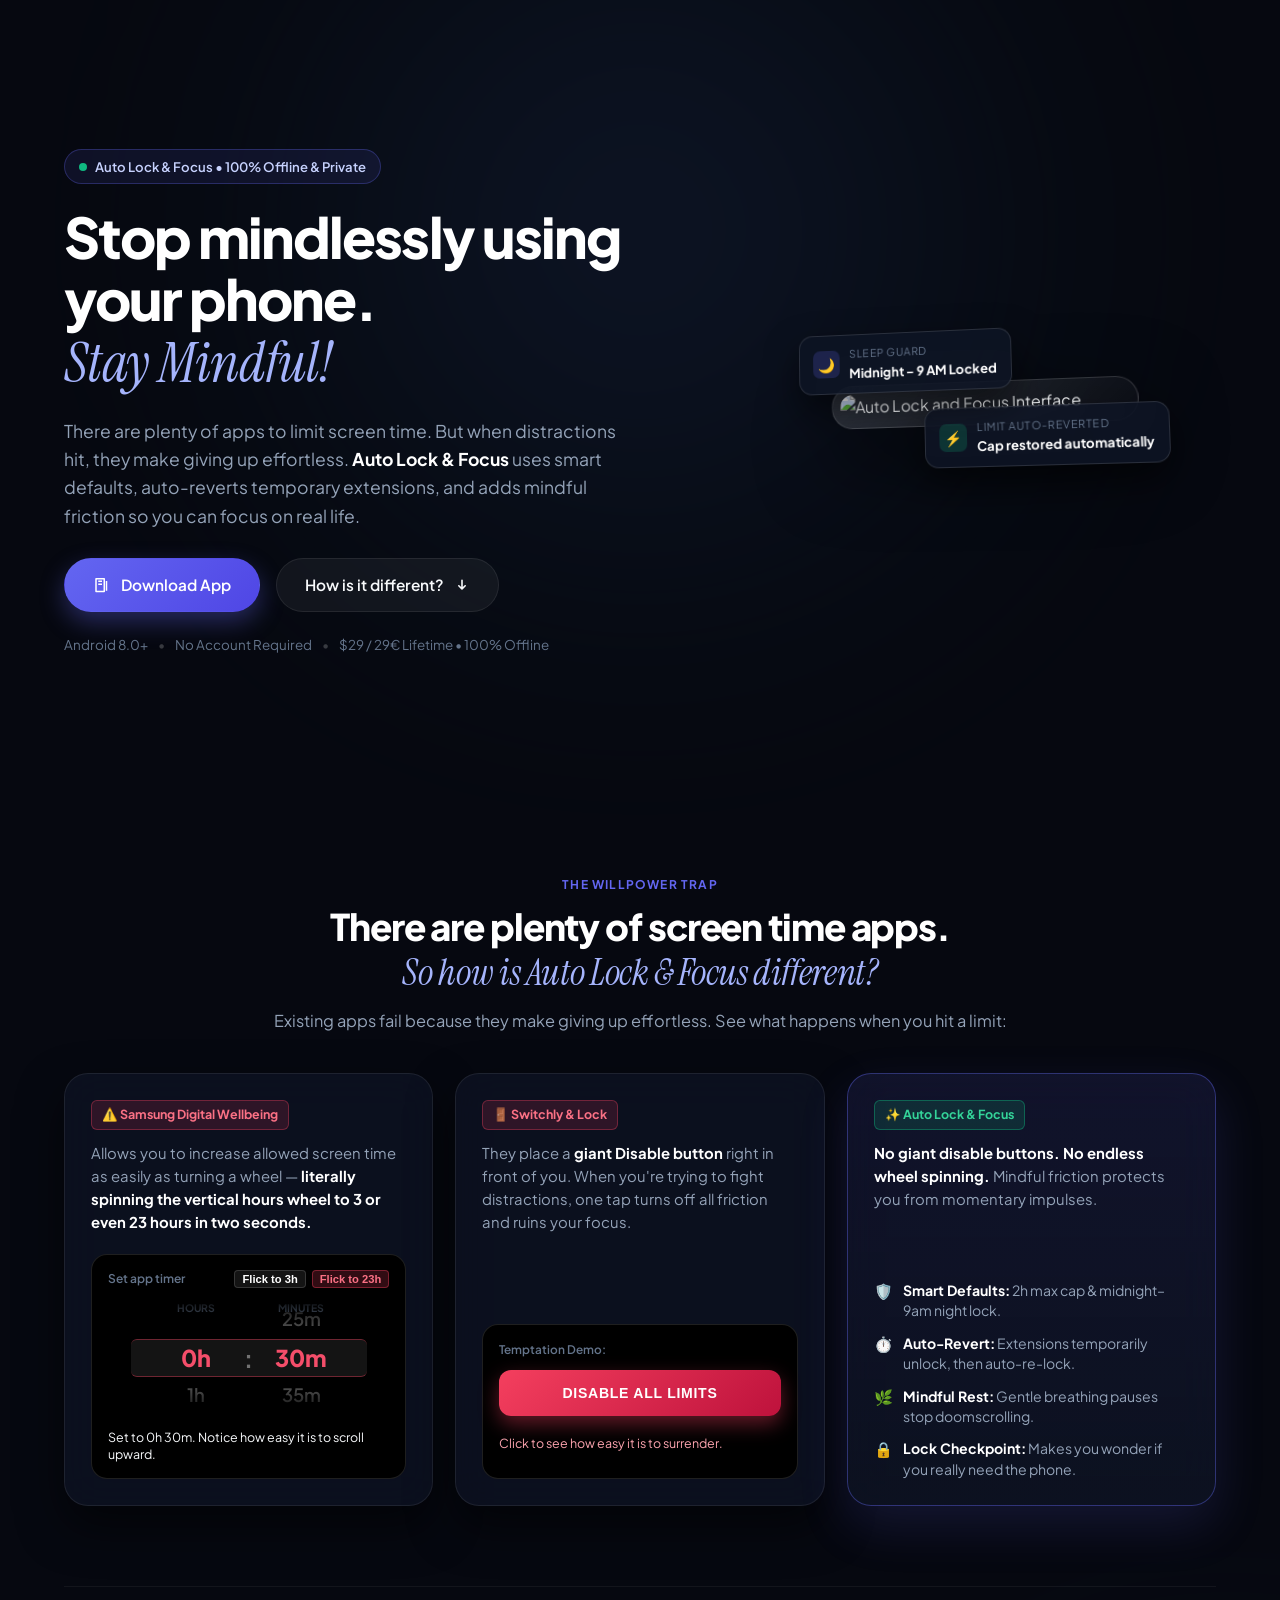
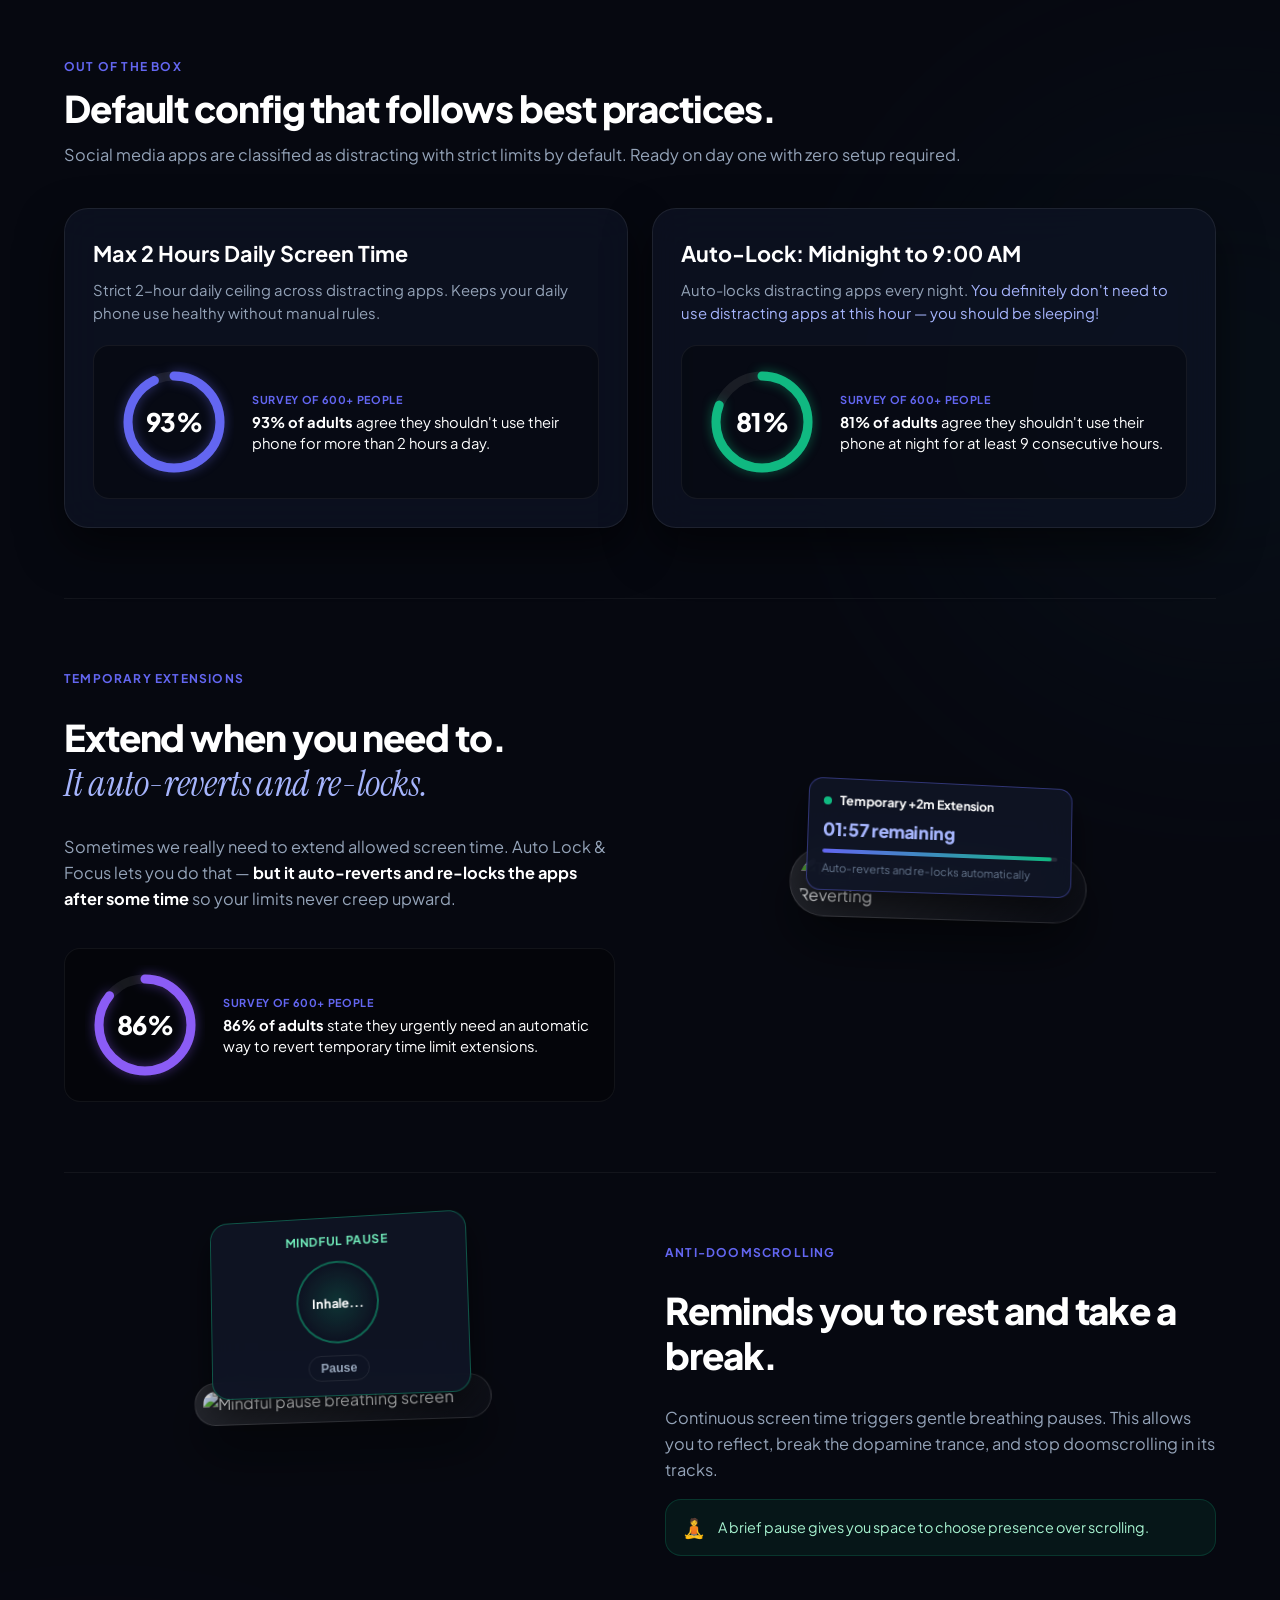
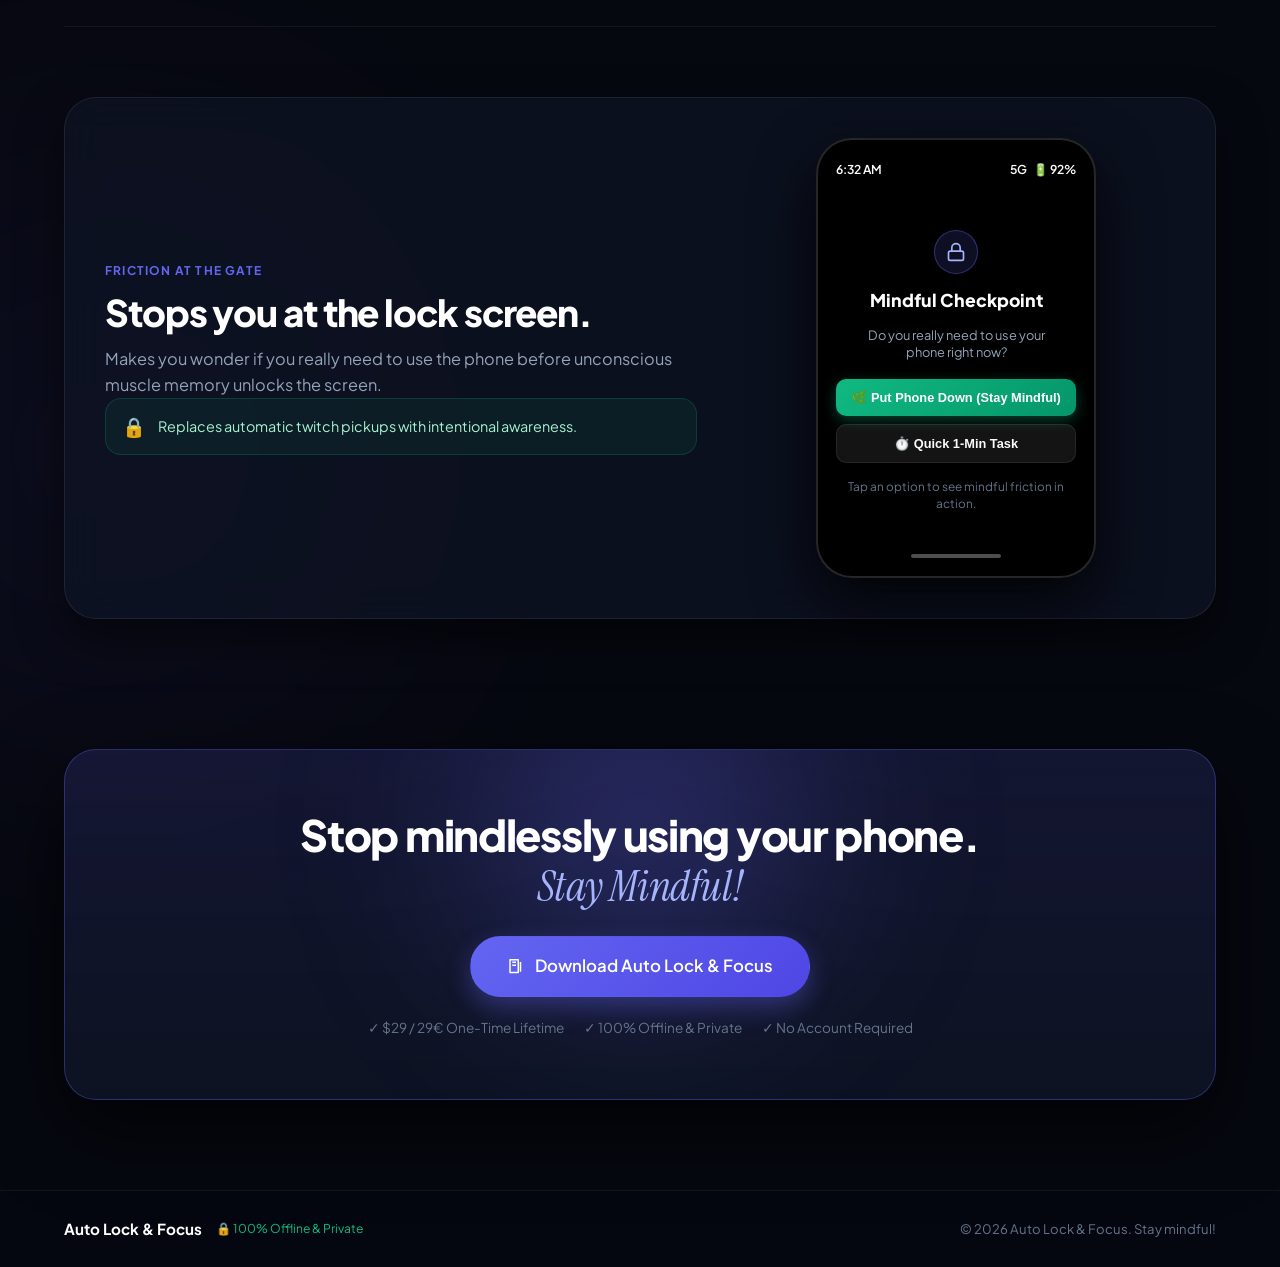
==== commit f82ccd1f: "chore: migrate site files from auto-lock repository" ====
--- a/index.html
+++ b/index.html
@@ -5,11 +5,6 @@
     <meta name="viewport" content="width=device-width, initial-scale=1.0">
     <title>Auto Lock & Focus — Stay mindful!</title>
     <meta name="description" content="Stop mindlessly using your phone. Auto Lock & Focus brings smart defaults, auto-reverting temporary extensions, and mindful friction to help you stay mindful.">
-    <meta property="og:title" content="Auto Lock &amp; Focus — Stay mindful!">
-    <meta property="og:description" content="Stop mindlessly using your phone. Auto Lock &amp; Focus brings smart defaults, auto-reverting temporary extensions, and mindful friction to help you stay mindful.">
-    <meta property="og:image" content="assets/feature_graphic.png">
-    <meta name="twitter:card" content="summary_large_image">
-    <meta name="twitter:image" content="assets/feature_graphic.png">
     
     <!-- Google Fonts: Plus Jakarta Sans & Instrument Serif -->
     <link rel="preconnect" href="https://fonts.googleapis.com">
@@ -73,7 +68,7 @@
             <!-- Hero Phone Mockup Visual -->
             <div class="hero-visual-wrapper load-fade-up" style="--delay: 0.25s;">
                 <div class="hero-phone-card rotated-left">
-                    <img src="assets/LockScreen-cropped.png" alt="Auto Lock and Focus Interface" class="phone-mockup-img">
+                    <img src="assets/hero_mockup.jpg" alt="Auto Lock and Focus Interface" class="phone-mockup-img">
                     
                     <div class="floating-badge badge-top-right">
                         <div class="badge-icon green-icon">⚡</div>
@@ -306,7 +301,7 @@
                 <!-- Mockup with Live Countdown Revert Timer -->
                 <div class="feature-split-visual" data-scroll-animate>
                     <div class="phone-mockup-frame rotated-right">
-                        <img src="assets/LockScreen-cropped.png" alt="Temporary Extension Auto-Reverting" class="phone-mockup-img">
+                        <img src="assets/auto_revert_mockup.jpg" alt="Temporary Extension Auto-Reverting" class="phone-mockup-img">
                         
                         <div class="interactive-timer-pill">
                             <div class="pill-top-row">
@@ -330,7 +325,7 @@
                 
                 <div class="feature-split-visual" data-scroll-animate>
                     <div class="phone-mockup-frame rotated-left">
-                        <img src="assets/MindfulBreak-cropped.png" alt="Mindful pause breathing screen" class="phone-mockup-img">
+                        <img src="assets/mindful_mockup.jpg" alt="Mindful pause breathing screen" class="phone-mockup-img">
                         
                         <div class="interactive-breathing-card">
                             <div class="breathing-guide-title">Mindful Pause</div>
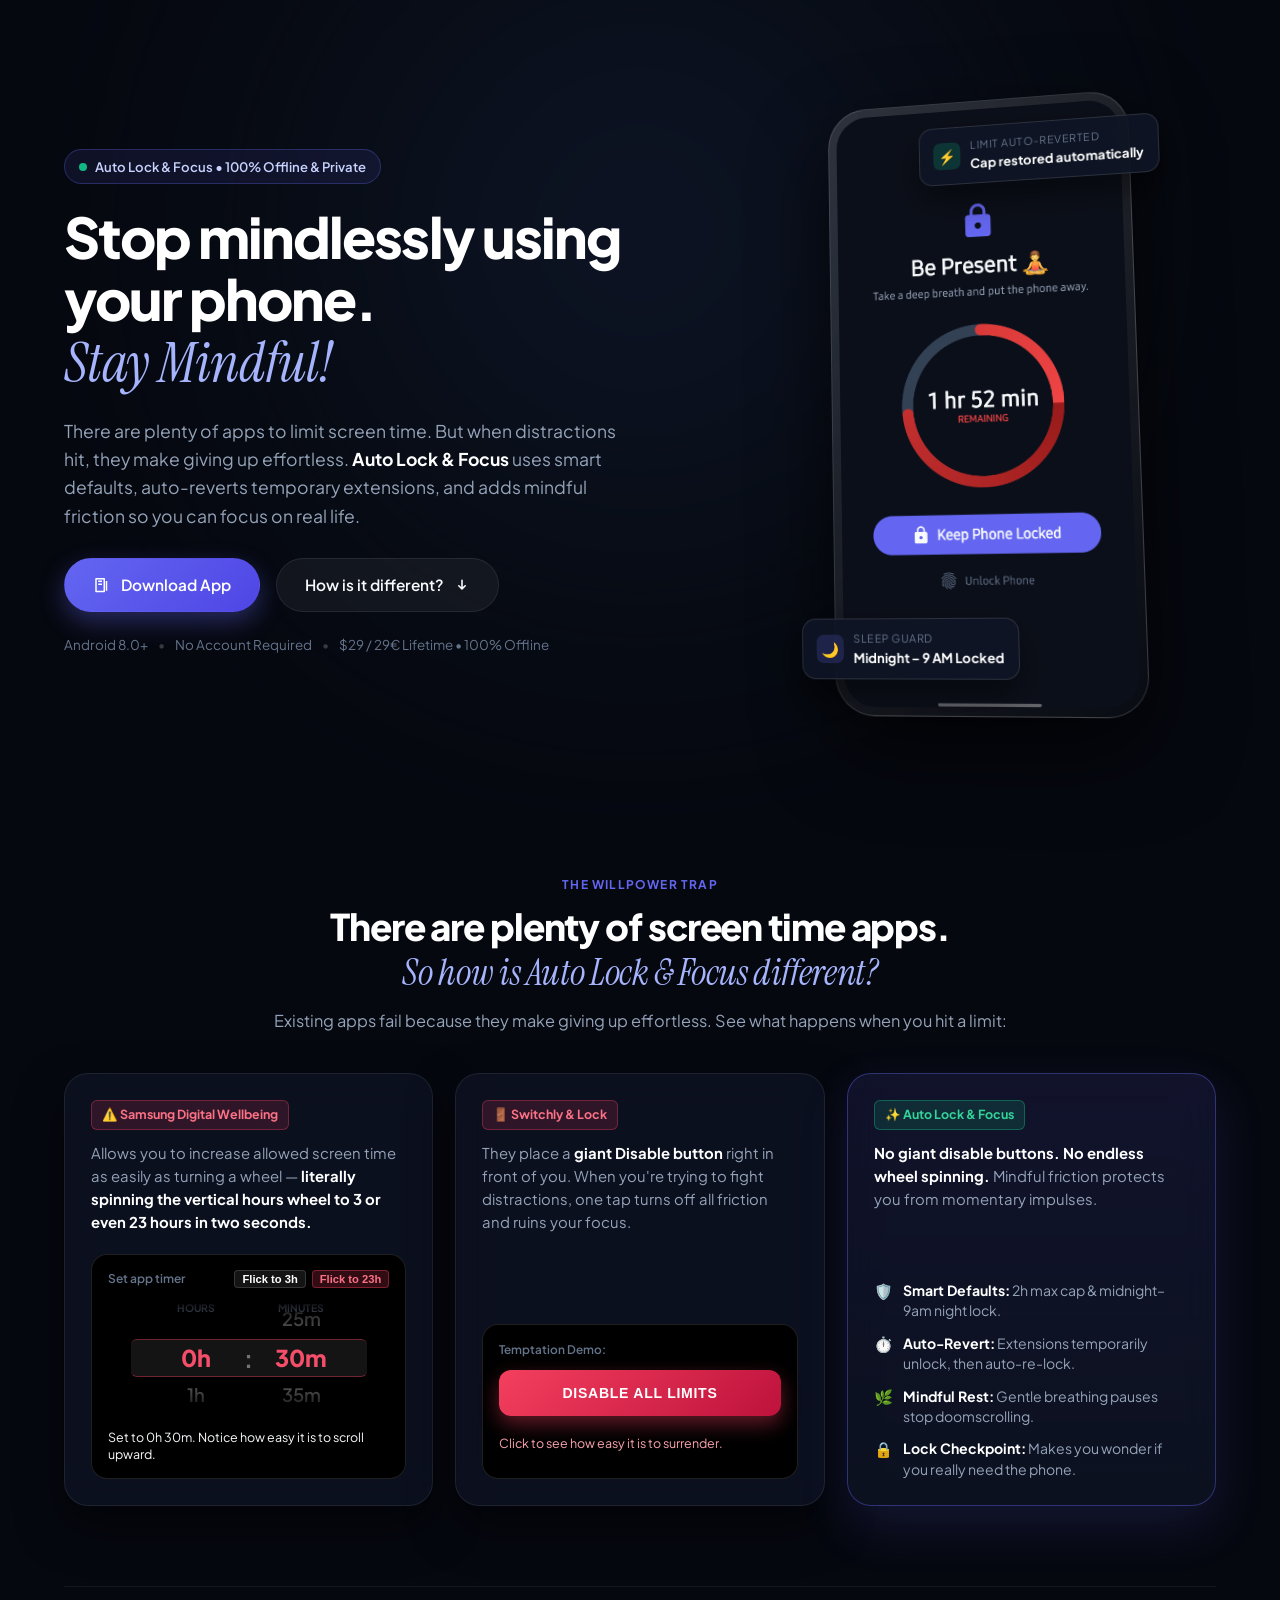
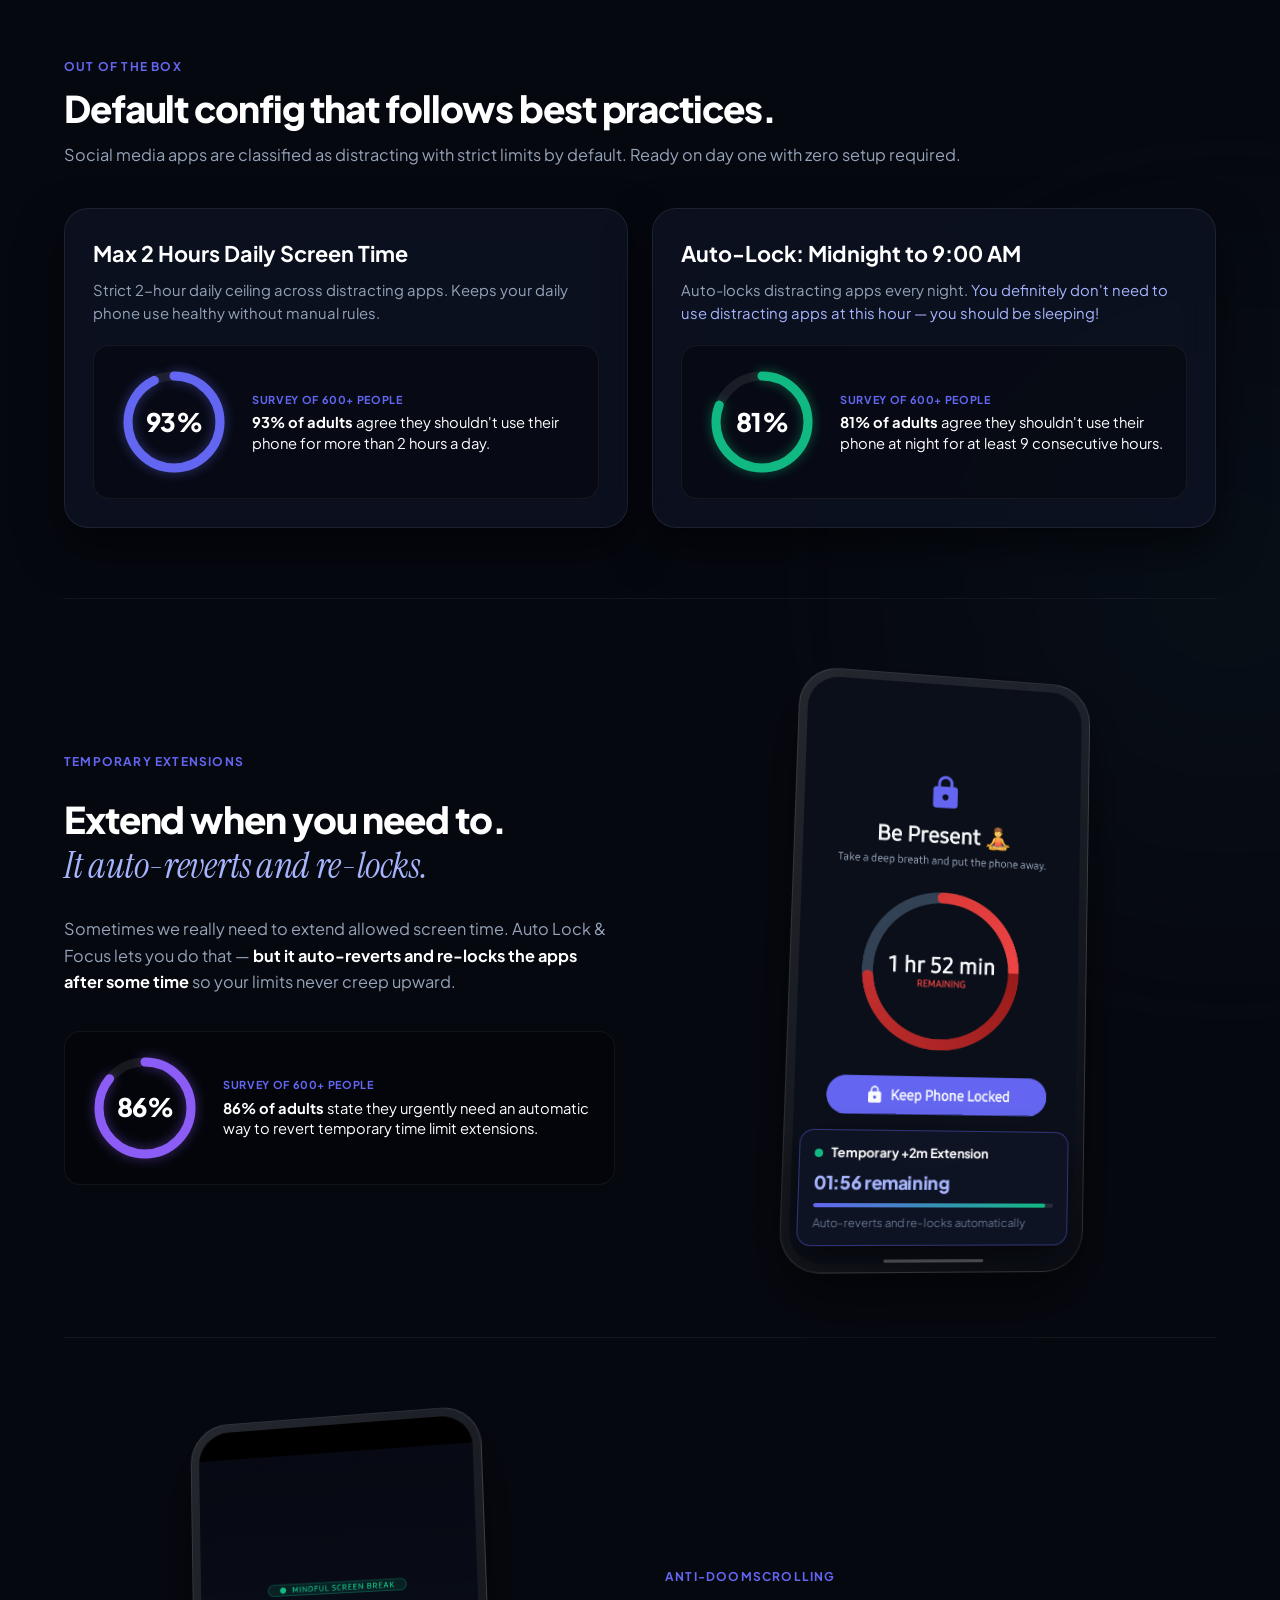
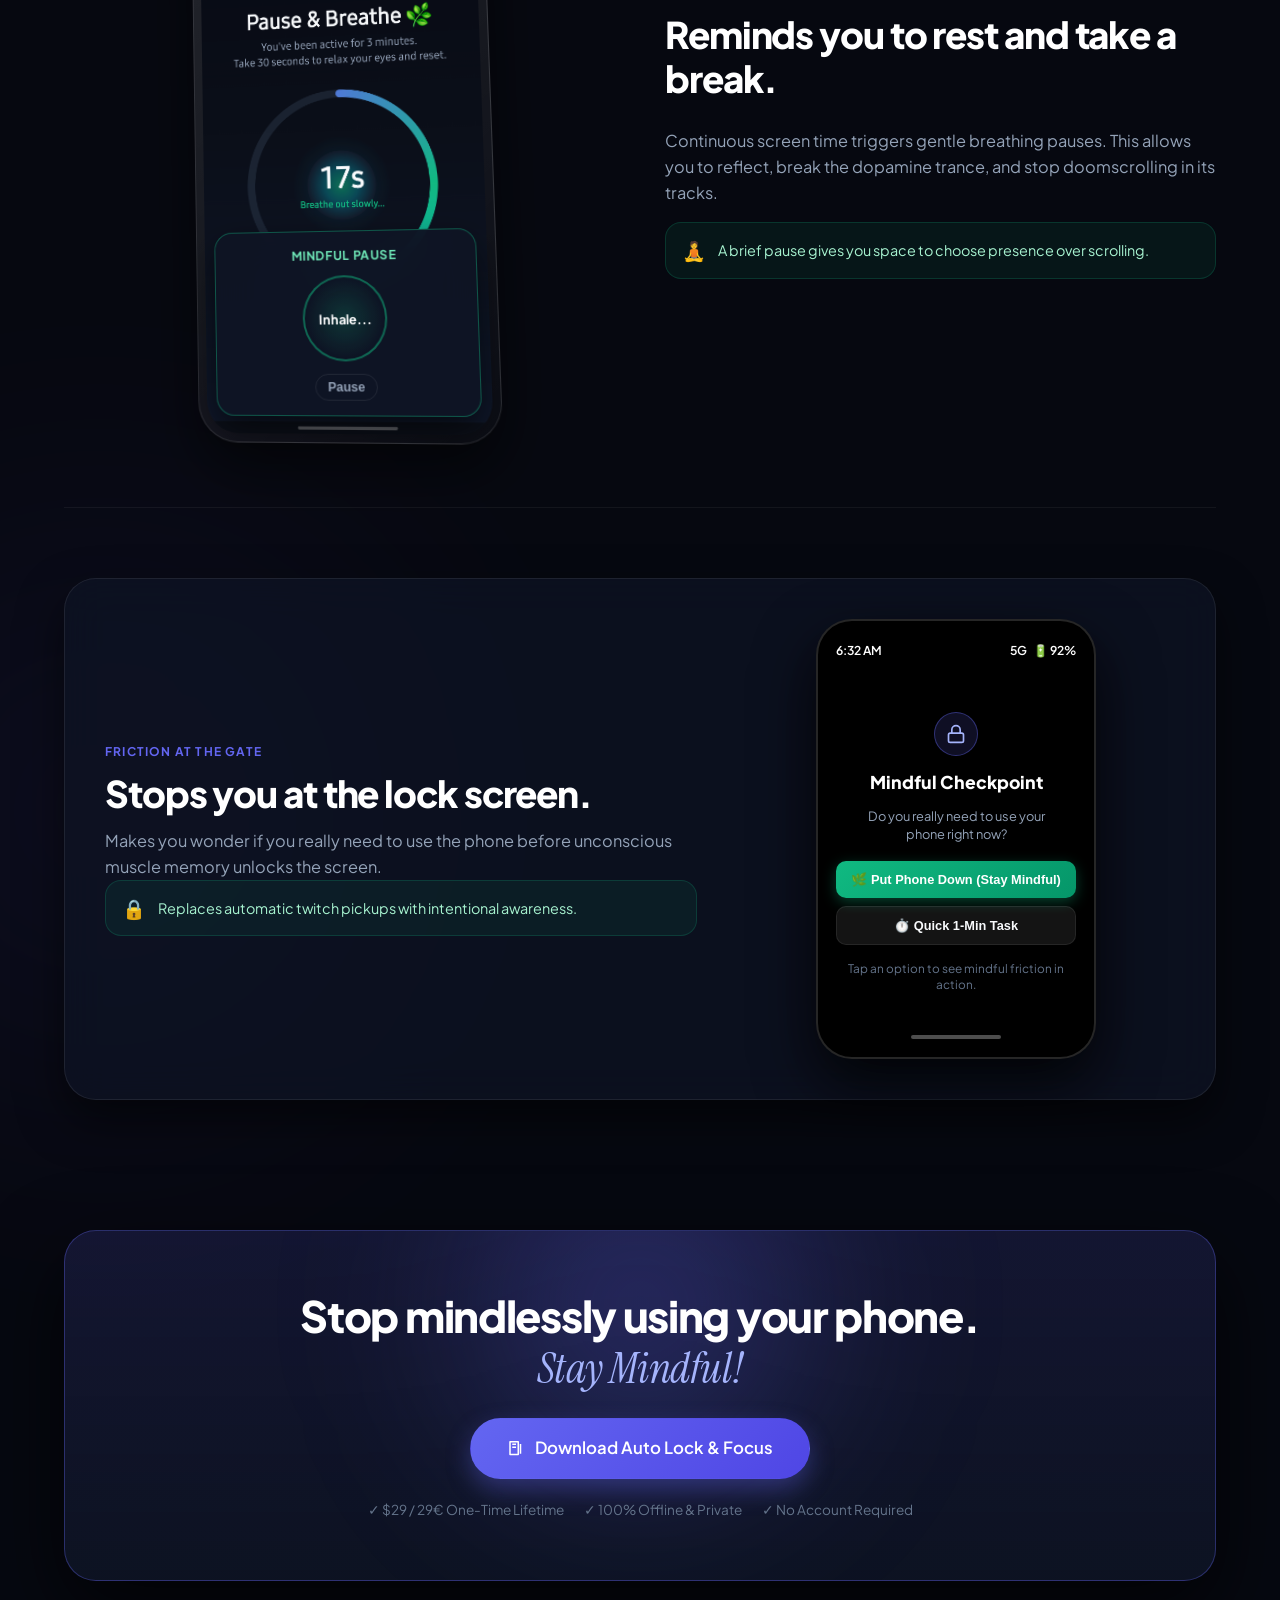
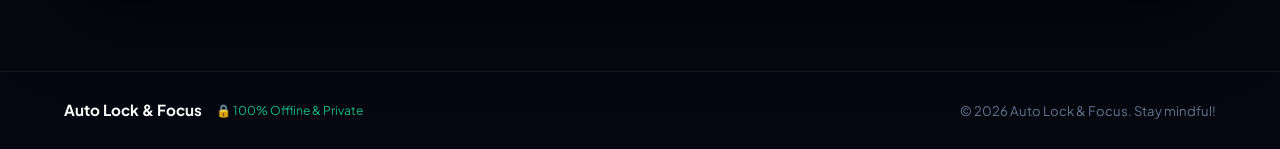
==== commit 642d89e3: "fix: update screenshot image paths and add social preview tags" ====
--- a/index.html
+++ b/index.html
@@ -5,6 +5,11 @@
     <meta name="viewport" content="width=device-width, initial-scale=1.0">
     <title>Auto Lock & Focus — Stay mindful!</title>
     <meta name="description" content="Stop mindlessly using your phone. Auto Lock & Focus brings smart defaults, auto-reverting temporary extensions, and mindful friction to help you stay mindful.">
+    <meta property="og:title" content="Auto Lock &amp; Focus — Stay mindful!">
+    <meta property="og:description" content="Stop mindlessly using your phone. Auto Lock &amp; Focus brings smart defaults, auto-reverting temporary extensions, and mindful friction to help you stay mindful.">
+    <meta property="og:image" content="assets/feature_graphic.png">
+    <meta name="twitter:card" content="summary_large_image">
+    <meta name="twitter:image" content="assets/feature_graphic.png">
     
     <!-- Google Fonts: Plus Jakarta Sans & Instrument Serif -->
     <link rel="preconnect" href="https://fonts.googleapis.com">
@@ -68,7 +73,7 @@
             <!-- Hero Phone Mockup Visual -->
             <div class="hero-visual-wrapper load-fade-up" style="--delay: 0.25s;">
                 <div class="hero-phone-card rotated-left">
-                    <img src="assets/hero_mockup.jpg" alt="Auto Lock and Focus Interface" class="phone-mockup-img">
+                    <img src="assets/LockScreen-cropped.png" alt="Auto Lock and Focus Interface" class="phone-mockup-img">
                     
                     <div class="floating-badge badge-top-right">
                         <div class="badge-icon green-icon">⚡</div>
@@ -301,7 +306,7 @@
                 <!-- Mockup with Live Countdown Revert Timer -->
                 <div class="feature-split-visual" data-scroll-animate>
                     <div class="phone-mockup-frame rotated-right">
-                        <img src="assets/auto_revert_mockup.jpg" alt="Temporary Extension Auto-Reverting" class="phone-mockup-img">
+                        <img src="assets/LockScreen-cropped.png" alt="Temporary Extension Auto-Reverting" class="phone-mockup-img">
                         
                         <div class="interactive-timer-pill">
                             <div class="pill-top-row">
@@ -325,7 +330,7 @@
                 
                 <div class="feature-split-visual" data-scroll-animate>
                     <div class="phone-mockup-frame rotated-left">
-                        <img src="assets/mindful_mockup.jpg" alt="Mindful pause breathing screen" class="phone-mockup-img">
+                        <img src="assets/MindfulBreak-cropped.png" alt="Mindful pause breathing screen" class="phone-mockup-img">
                         
                         <div class="interactive-breathing-card">
                             <div class="breathing-guide-title">Mindful Pause</div>
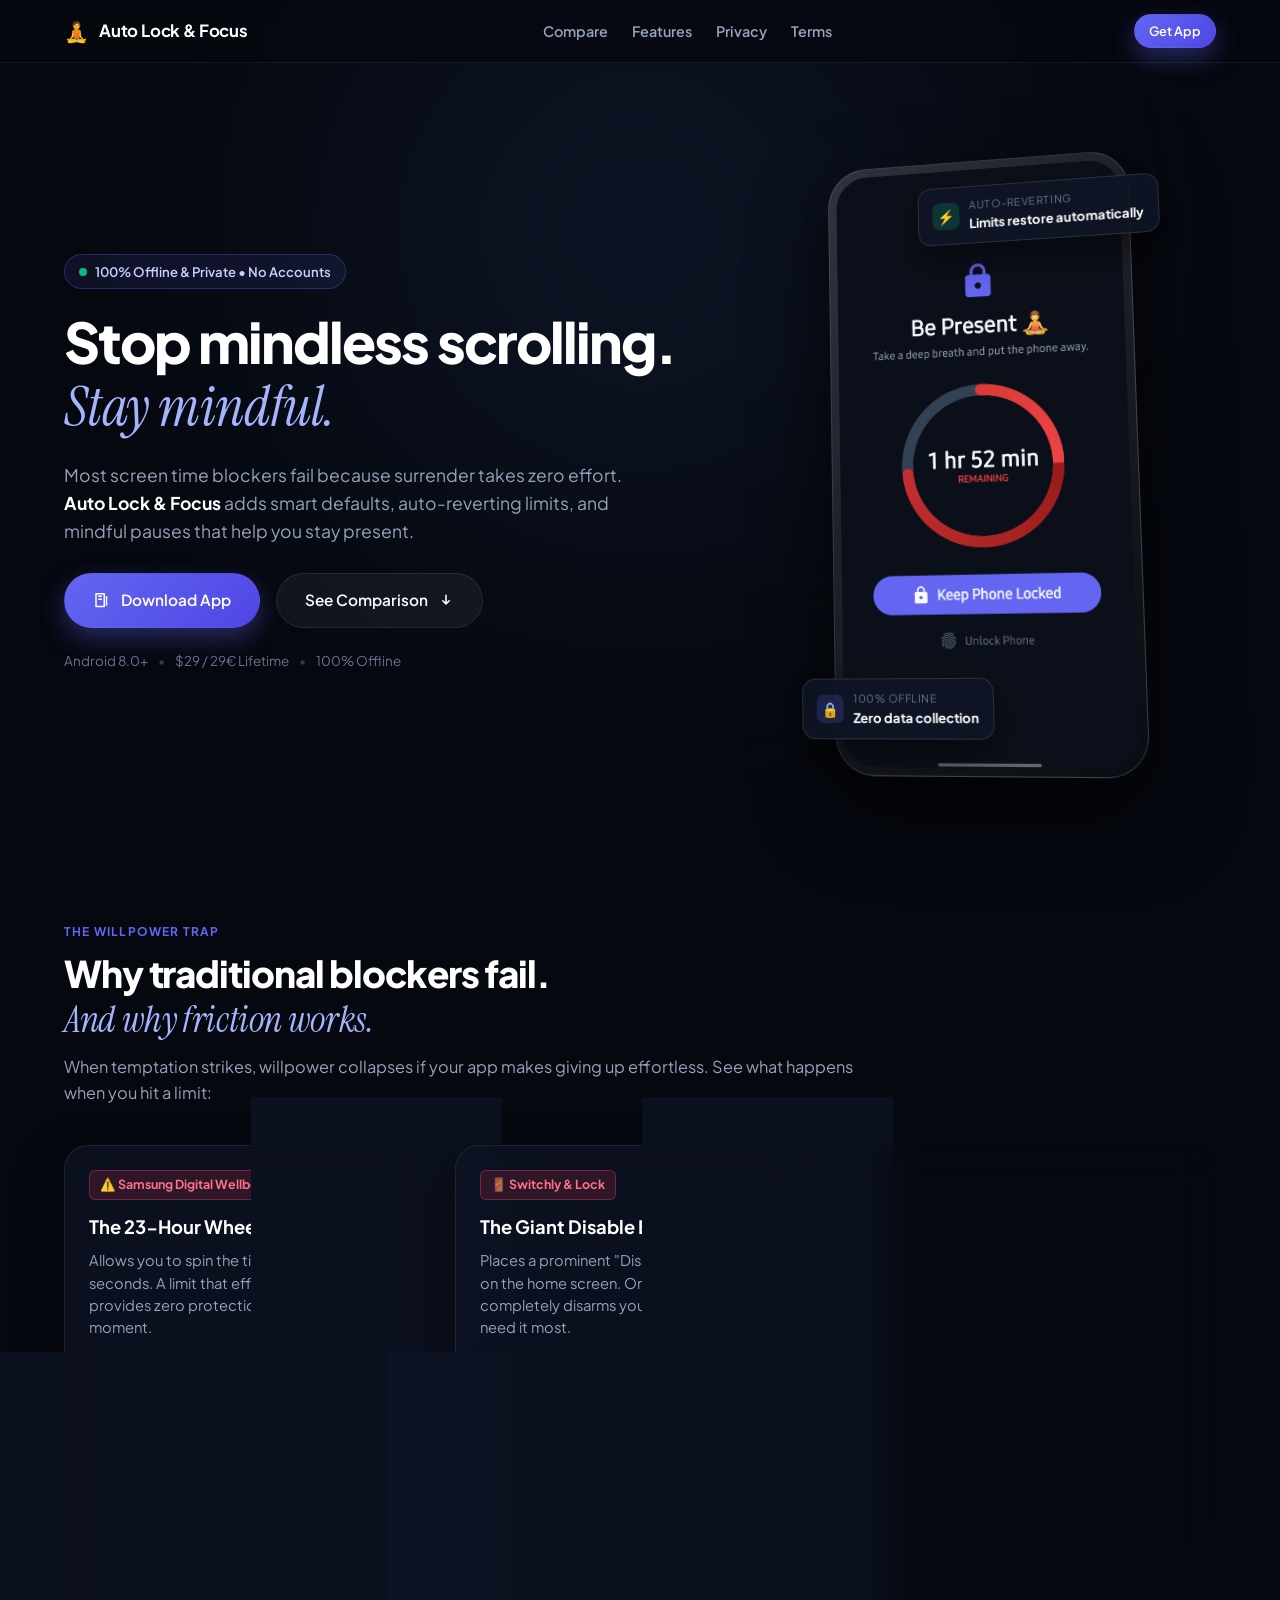
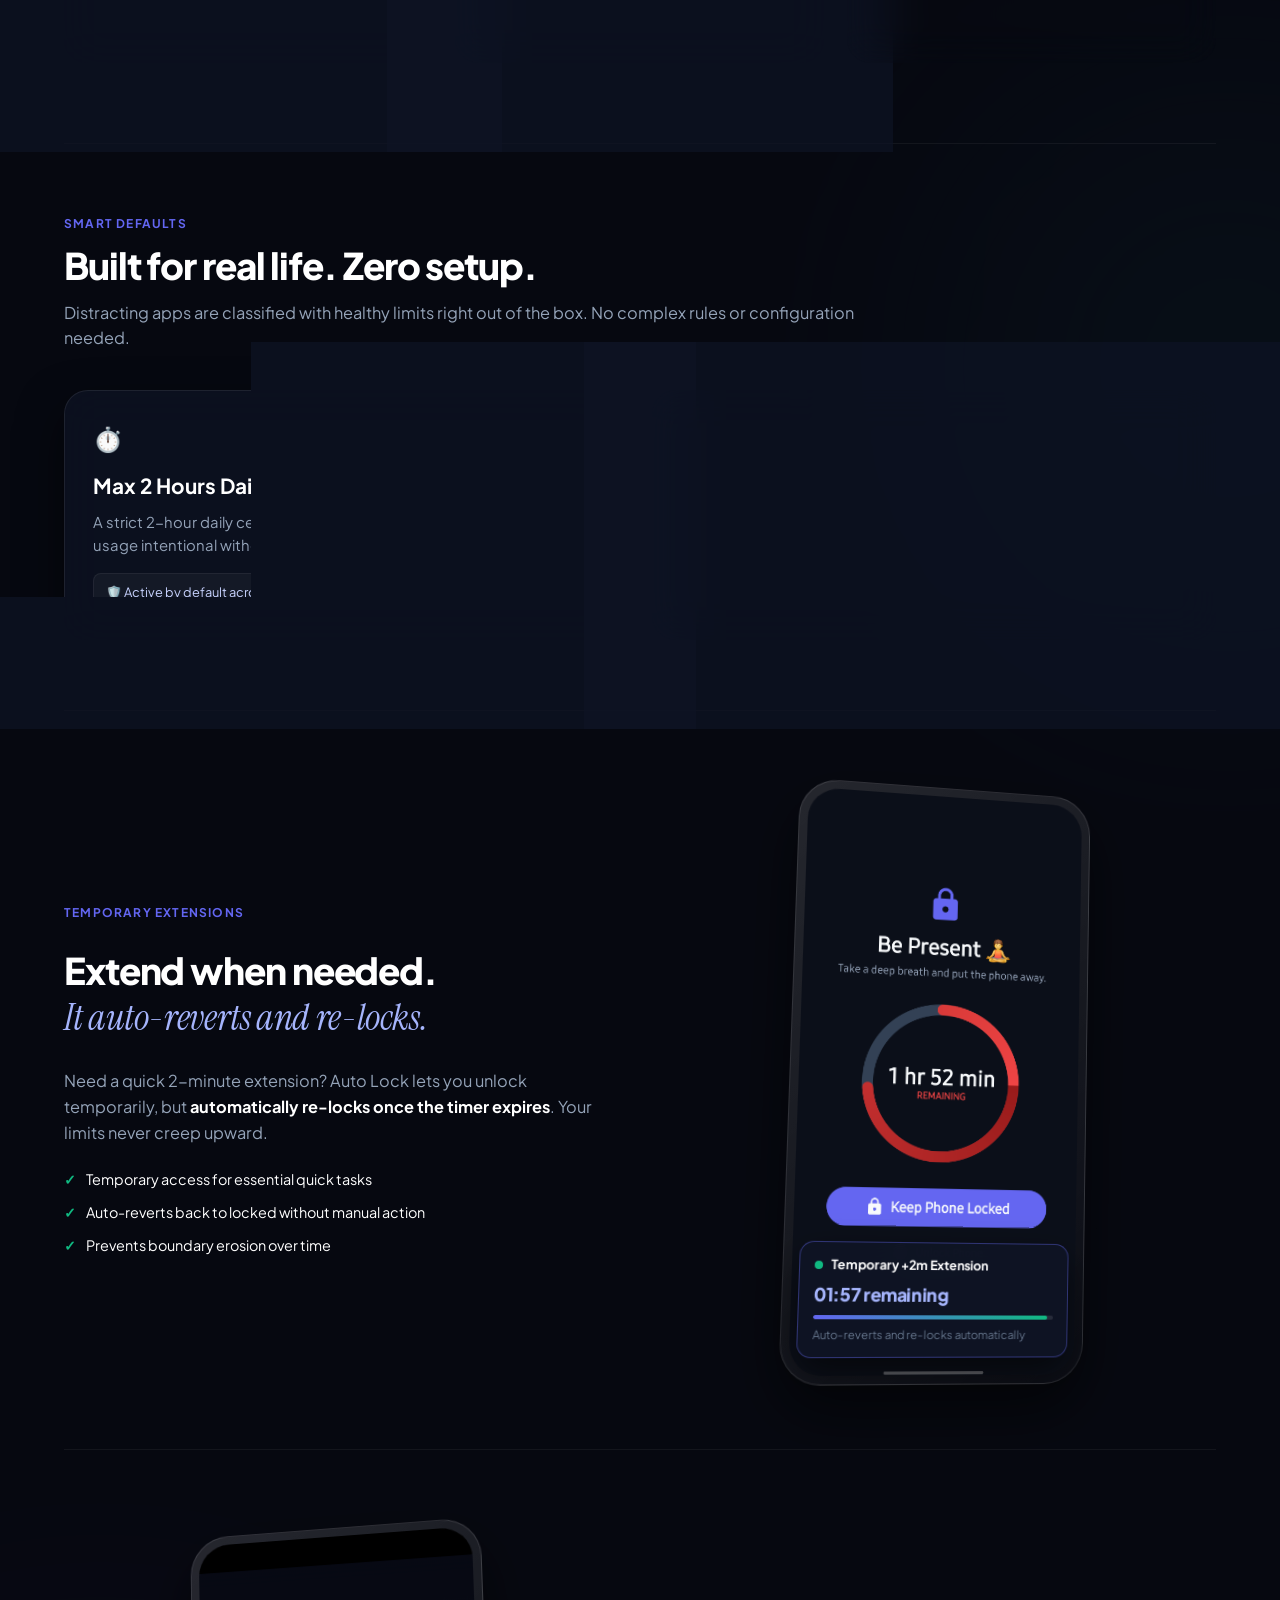
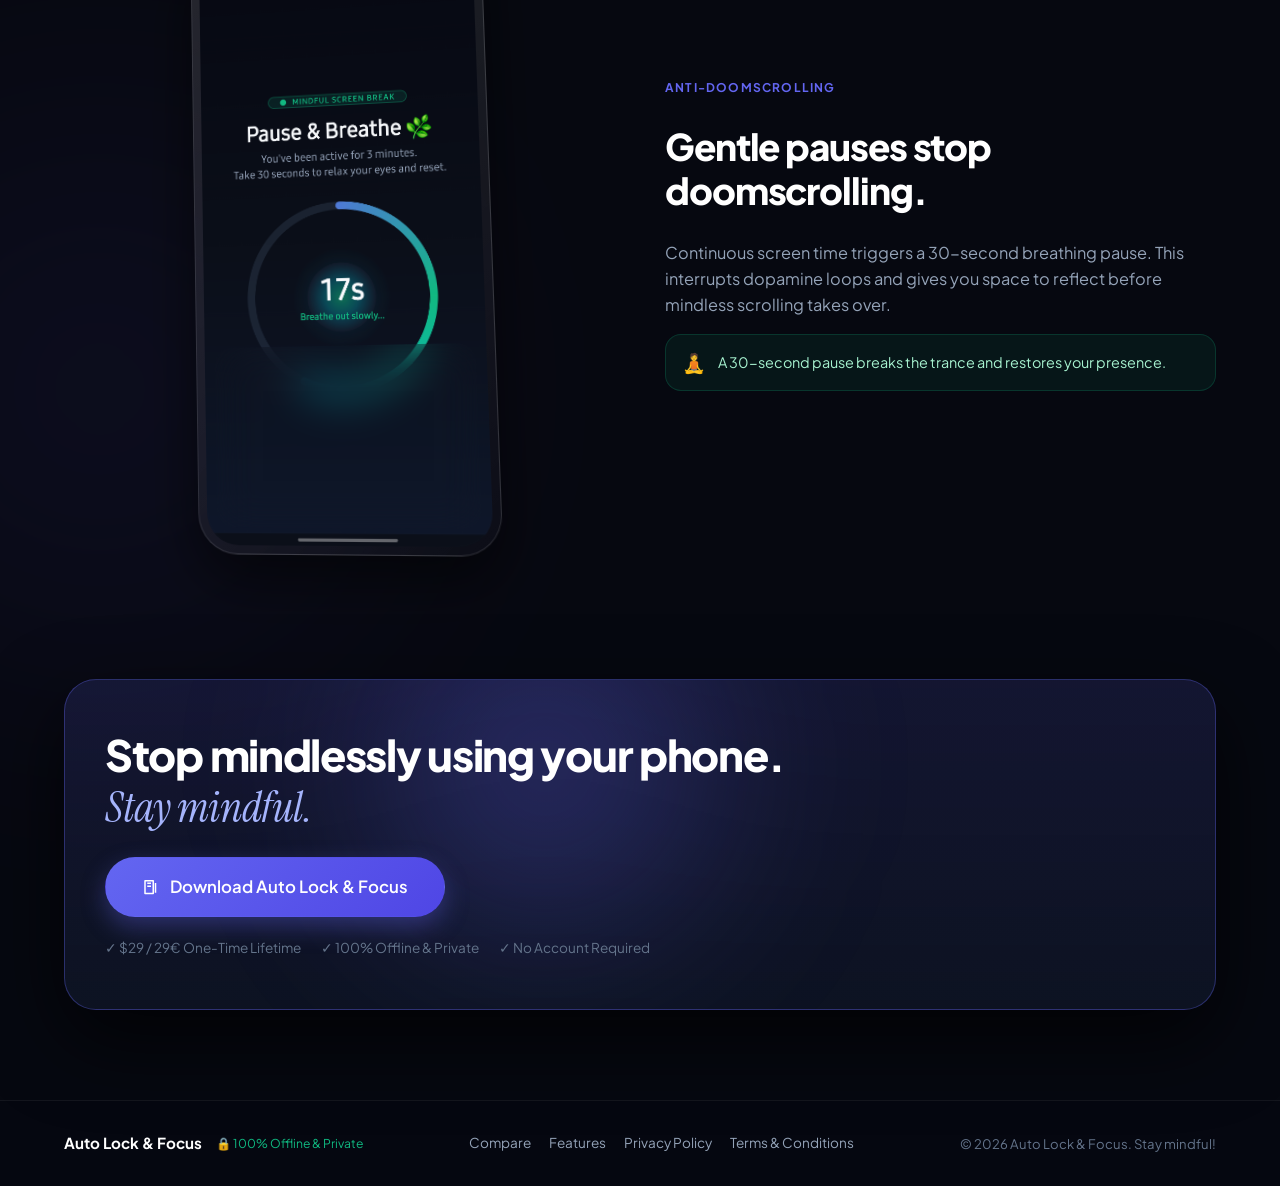
==== commit ade1653f: "Simplify site copy, integrate screenshots, enforce left-aligned mobile view, and add legal pages" ====
--- a/index.html
+++ b/index.html
@@ -3,10 +3,10 @@
 <head>
     <meta charset="UTF-8">
     <meta name="viewport" content="width=device-width, initial-scale=1.0">
-    <title>Auto Lock & Focus — Stay mindful!</title>
-    <meta name="description" content="Stop mindlessly using your phone. Auto Lock & Focus brings smart defaults, auto-reverting temporary extensions, and mindful friction to help you stay mindful.">
-    <meta property="og:title" content="Auto Lock &amp; Focus — Stay mindful!">
-    <meta property="og:description" content="Stop mindlessly using your phone. Auto Lock &amp; Focus brings smart defaults, auto-reverting temporary extensions, and mindful friction to help you stay mindful.">
+    <title>Auto Lock &amp; Focus — Reclaim Your Attention</title>
+    <meta name="description" content="Stop mindless phone scrolling. Auto Lock &amp; Focus uses smart defaults, auto-reverting temporary extensions, and mindful friction to keep you present.">
+    <meta property="og:title" content="Auto Lock &amp; Focus — Reclaim Your Attention">
+    <meta property="og:description" content="Stop mindless phone scrolling. Auto Lock &amp; Focus uses smart defaults, auto-reverting temporary extensions, and mindful friction to keep you present.">
     <meta property="og:image" content="assets/feature_graphic.png">
     <meta name="twitter:card" content="summary_large_image">
     <meta name="twitter:image" content="assets/feature_graphic.png">
@@ -25,7 +25,24 @@
     <div class="glow-sphere glow-sphere-2"></div>
     <div class="glow-sphere glow-sphere-3"></div>
 
-    <!-- MAIN SINGLE PAGE CONTAINER (NO NAVBAR) -->
+    <!-- Header Navigation -->
+    <header class="site-header">
+        <div class="header-container">
+            <a href="index.html" class="brand-link">
+                <span class="brand-icon">🧘</span>
+                <span class="brand-name">Auto Lock &amp; Focus</span>
+            </a>
+            <nav class="nav-links">
+                <a href="#how-different" class="nav-link">Compare</a>
+                <a href="#features" class="nav-link">Features</a>
+                <a href="privacy.html" class="nav-link">Privacy</a>
+                <a href="terms.html" class="nav-link">Terms</a>
+            </nav>
+            <a href="https://google.com" target="_blank" rel="noopener noreferrer" class="btn btn-xs btn-primary nav-cta">Get App</a>
+        </div>
+    </header>
+
+    <!-- Main Container -->
     <main class="page-container">
 
         <!-- 1. HERO SECTION -->
@@ -33,17 +50,17 @@
             <div class="hero-content load-fade-up" style="--delay: 0.1s;">
                 <div class="badge-pill">
                     <span class="badge-dot pulse-dot"></span>
-                    <span>Auto Lock &amp; Focus • 100% Offline &amp; Private</span>
+                    <span>100% Offline &amp; Private • No Accounts</span>
                 </div>
                 
                 <h1 class="hero-title">
-                    Stop mindlessly using your phone.<br>
-                    <span class="serif-italic">Stay Mindful!</span>
+                    Stop mindless scrolling.<br>
+                    <span class="serif-italic">Stay mindful.</span>
                 </h1>
                 
                 <p class="hero-subtitle">
-                    There are plenty of apps to limit screen time. But when distractions hit, they make giving up effortless. 
-                    <strong>Auto Lock &amp; Focus</strong> uses smart defaults, auto-reverts temporary extensions, and adds mindful friction so you can focus on real life.
+                    Most screen time blockers fail because surrender takes zero effort. 
+                    <strong>Auto Lock &amp; Focus</strong> adds smart defaults, auto-reverting limits, and mindful pauses that help you stay present.
                 </p>
                 
                 <div class="hero-cta-group">
@@ -54,7 +71,7 @@
                         Download App
                     </a>
                     <a href="#how-different" class="btn btn-secondary">
-                        How is it different?
+                        See Comparison
                         <svg class="arrow-icon" viewBox="0 0 20 20" fill="currentColor">
                             <path fill-rule="evenodd" d="M14.707 10.293a1 1 0 010 1.414l-4 4a1 1 0 01-1.414 0l-4-4a1 1 0 111.414-1.414L9 12.586V4a1 1 0 012 0v8.586l2.293-2.293a1 1 0 011.414 0z" clip-rule="evenodd" />
                         </svg>
@@ -64,30 +81,30 @@
                 <div class="hero-specs">
                     <span>Android 8.0+</span>
                     <span class="spec-dot">•</span>
-                    <span>No Account Required</span>
+                    <span>$29 / 29€ Lifetime</span>
                     <span class="spec-dot">•</span>
-                    <span>$29 / 29€ Lifetime • 100% Offline</span>
+                    <span>100% Offline</span>
                 </div>
             </div>
 
             <!-- Hero Phone Mockup Visual -->
             <div class="hero-visual-wrapper load-fade-up" style="--delay: 0.25s;">
                 <div class="hero-phone-card rotated-left">
-                    <img src="assets/LockScreen-cropped.png" alt="Auto Lock and Focus Interface" class="phone-mockup-img">
+                    <img src="assets/LockScreen-cropped.png" alt="Auto Lock and Focus Lock Screen Interface" class="phone-mockup-img">
                     
                     <div class="floating-badge badge-top-right">
                         <div class="badge-icon green-icon">⚡</div>
                         <div>
-                            <div class="badge-label">Limit Auto-Reverted</div>
-                            <div class="badge-val">Cap restored automatically</div>
+                            <div class="badge-label">Auto-Reverting</div>
+                            <div class="badge-val">Limits restore automatically</div>
                         </div>
                     </div>
 
                     <div class="floating-badge badge-bottom-left">
-                        <div class="badge-icon indigo-icon">🌙</div>
+                        <div class="badge-icon indigo-icon">🔒</div>
                         <div>
-                            <div class="badge-label">Sleep Guard</div>
-                            <div class="badge-val">Midnight – 9 AM Locked</div>
+                            <div class="badge-label">100% Offline</div>
+                            <div class="badge-val">Zero data collection</div>
                         </div>
                     </div>
                 </div>
@@ -96,209 +113,135 @@
 
         <!-- 2. THE SHOWDOWN: HOW IS AUTO LOCK & FOCUS DIFFERENT? -->
         <section class="comparison-section" id="how-different">
-            <div class="section-header center" data-scroll-animate>
+            <div class="section-header" data-scroll-animate>
                 <div class="section-tag">THE WILLPOWER TRAP</div>
                 <h2 class="section-title">
-                    There are plenty of screen time apps.<br>
-                    <span class="serif-italic">So how is Auto Lock &amp; Focus different?</span>
+                    Why traditional blockers fail.<br>
+                    <span class="serif-italic">And why friction works.</span>
                 </h2>
-                <p class="section-description center-text">
-                    Existing apps fail because they make giving up effortless. See what happens when you hit a limit:
+                <p class="section-description">
+                    When temptation strikes, willpower collapses if your app makes giving up effortless. See what happens when you hit a limit:
                 </p>
             </div>
 
-            <!-- 3-Column Showdown Grid -->
+            <!-- 3-Column Showdown Grid Using Available Screenshots -->
             <div class="showdown-grid">
 
-                <!-- 1. SAMSUNG DIGITAL WELLBEING (VERTICAL DUAL WHEELS) -->
+                <!-- 1. SAMSUNG DIGITAL WELLBEING -->
                 <div class="showdown-card flaw-card" data-scroll-animate>
                     <div class="card-pill tag-danger">
                         <span>⚠️ Samsung Digital Wellbeing</span>
                     </div>
+                    <h3 class="showdown-card-title">The 23-Hour Wheel Trap</h3>
                     <p class="showdown-body">
-                        Allows you to increase allowed screen time as easily as turning a wheel — <strong>literally spinning the vertical hours wheel to 3 or even 23 hours in two seconds.</strong>
-                    </p>
-
-                    <!-- Interactive Samsung 2-Wheel Vertical Drum Picker -->
-                    <div class="samsung-picker-widget">
-                        <div class="picker-title-bar">
-                            <span>Set app timer</span>
-                            <span class="picker-quick-flicks">
-                                <button type="button" class="btn-flick" id="flick-3h">Flick to 3h</button>
-                                <button type="button" class="btn-flick danger" id="flick-23h">Flick to 23h</button>
-                            </span>
-                        </div>
-
-                        <div class="samsung-drums-wrapper">
-                            <div class="drum-highlight-bar"></div>
-                            
-                            <!-- Hours Wheel (Vertical Drum) -->
-                            <div class="drum-column" id="hours-drum">
-                                <div class="drum-label">Hours</div>
-                                <div class="drum-wheel-items" id="hours-items">
-                                    <!-- Populated dynamically via JS: 0 to 23 -->
-                                </div>
-                            </div>
-
-                            <div class="drum-separator">:</div>
-
-                            <!-- Minutes Wheel (Vertical Drum) -->
-                            <div class="drum-column" id="minutes-drum">
-                                <div class="drum-label">Minutes</div>
-                                <div class="drum-wheel-items" id="minutes-items">
-                                    <!-- Populated dynamically via JS: 00 to 55 -->
-                                </div>
-                            </div>
-                        </div>
-
-                        <div class="picker-feedback-bar danger-feedback" id="picker-feedback">
-                            Scroll or click a flick button to test the wheel.
-                        </div>
-                    </div>
-                </div>
-
-                <!-- 2. SWITCHLY & LOCK (GIANT DISABLE BUTTON) -->
+                        Allows you to spin the timer to 23 hours in two seconds. A limit that effortless to bypass provides zero protection during a weak moment.
+                    </p>
+                    <div class="screenshot-showcase">
+                        <img src="assets/DigitlWellbeing-easy-wheel.jpg" alt="Samsung Digital Wellbeing timer wheel set to 23 hours" class="showcase-img showcase-img-center">
+                        <div class="screenshot-caption danger-caption">23 hours granted in a single flick</div>
+                    </div>
+                </div>
+
+                <!-- 2. SWITCHLY & LOCK -->
                 <div class="showdown-card flaw-card" data-scroll-animate>
                     <div class="card-pill tag-danger">
                         <span>🚪 Switchly &amp; Lock</span>
                     </div>
+                    <h3 class="showdown-card-title">The Giant Disable Button</h3>
                     <p class="showdown-body">
-                        They place a <strong>giant Disable button</strong> right in front of you. When you're trying to fight distractions, one tap turns off all friction and ruins your focus.
-                    </p>
-
-                    <!-- Interactive Giant Button Demo -->
-                    <div class="giant-disable-widget">
-                        <div class="giant-btn-label">Temptation Demo:</div>
-                        <button type="button" id="demo-disable-btn" class="mock-giant-disable-btn">
-                            DISABLE ALL LIMITS
-                        </button>
-                        <div class="picker-feedback-bar danger-feedback" id="disable-feedback">
-                            Click to see how easy it is to surrender.
-                        </div>
-                    </div>
-                </div>
-
-                <!-- 3. AUTO LOCK & FOCUS (THE SOLUTION) -->
+                        Places a prominent "Disable" button directly on the home screen. One impulse tap completely disarms your blocker when you need it most.
+                    </p>
+                    <div class="screenshot-showcase">
+                        <img src="assets/Switchly-green-disable-btn.png" alt="Switchly with giant Disable button on screen" class="showcase-img showcase-img-top">
+                        <div class="screenshot-caption danger-caption">One tap cancels all protection</div>
+                    </div>
+                </div>
+
+                <!-- 3. AUTO LOCK & FOCUS -->
                 <div class="showdown-card solution-card highlight-card" data-scroll-animate>
                     <div class="card-pill tag-success">
                         <span>✨ Auto Lock &amp; Focus</span>
                     </div>
+                    <h3 class="showdown-card-title">Friction That Protects</h3>
                     <p class="showdown-body">
-                        <strong>No giant disable buttons. No endless wheel spinning.</strong> Mindful friction protects you from momentary impulses.
-                    </p>
-
-                    <div class="solution-perks-list">
-                        <div class="perk-row">
-                            <span class="perk-icon">🛡️</span>
-                            <span><strong>Smart Defaults:</strong> 2h max cap &amp; midnight–9am night lock.</span>
-                        </div>
-                        <div class="perk-row">
-                            <span class="perk-icon">⏱️</span>
-                            <span><strong>Auto-Revert:</strong> Extensions temporarily unlock, then auto-re-lock.</span>
-                        </div>
-                        <div class="perk-row">
-                            <span class="perk-icon">🌿</span>
-                            <span><strong>Mindful Rest:</strong> Gentle breathing pauses stop doomscrolling.</span>
-                        </div>
-                        <div class="perk-row">
-                            <span class="perk-icon">🔒</span>
-                            <span><strong>Lock Checkpoint:</strong> Makes you wonder if you really need the phone.</span>
-                        </div>
-                    </div>
-                </div>
-
-            </div>
-        </section>
-
-        <!-- 3. DEFAULT CONFIG THAT FOLLOWS BEST PRACTICES (SPREAD OUT DATA GRAPHS 1 & 2) -->
-        <section class="feature-detail-section" id="smart-defaults">
+                        No giant disable buttons. No endless wheel spinning. Temporary extensions auto-revert back to locked, and gentle pauses break dopamine loops.
+                    </p>
+                    <div class="screenshot-showcase">
+                        <img src="assets/LockScreen-cropped.png" alt="Auto Lock Be Present mindful lock screen" class="showcase-img showcase-img-top">
+                        <div class="screenshot-caption success-caption">Limits auto-revert &amp; guard your focus</div>
+                    </div>
+                </div>
+
+            </div>
+        </section>
+
+        <!-- 3. SMART DEFAULTS -->
+        <section class="feature-detail-section" id="features">
             <div class="section-header" data-scroll-animate>
-                <div class="section-tag">OUT OF THE BOX</div>
+                <div class="section-tag">SMART DEFAULTS</div>
                 <h2 class="section-title">
-                    Default config that follows best practices.
+                    Built for real life. Zero setup.
                 </h2>
                 <p class="section-description">
-                    Social media apps are classified as distracting with strict limits by default. Ready on day one with zero setup required.
+                    Distracting apps are classified with healthy limits right out of the box. No complex rules or configuration needed.
                 </p>
             </div>
 
             <div class="cards-duo">
-
-                <!-- CARD 1: 2-HOUR MAX CEILING + SPREAD OUT DATA GRAPH 1 -->
+                <!-- CARD 1: 2-HOUR MAX CEILING -->
                 <div class="dual-feature-card" data-scroll-animate>
                     <div class="dual-feature-header">
+                        <div class="feature-icon-badge">⏱️</div>
                         <h3 class="dual-title">Max 2 Hours Daily Screen Time</h3>
                         <p class="dual-desc">
-                            Strict 2-hour daily ceiling across distracting apps. Keeps your daily phone use healthy without manual rules.
+                            A strict 2-hour daily ceiling across distracting apps. Keeps daily phone usage intentional without manual monitoring.
                         </p>
                     </div>
-
-                    <!-- SPREAD-OUT DATA GRAPH 1 (93%) -->
-                    <div class="embedded-stat-box">
-                        <div class="chart-box">
-                            <canvas id="chart-stat-93" width="130" height="130"></canvas>
-                            <div class="chart-center-val" id="val-93">0%</div>
-                        </div>
-                        <div class="embedded-stat-content">
-                            <div class="stat-highlight-tag">SURVEY OF 600+ PEOPLE</div>
-                            <div class="stat-quote">
-                                <strong>93% of adults</strong> agree they shouldn't use their phone for more than 2 hours a day.
-                            </div>
-                        </div>
-                    </div>
-                </div>
-
-                <!-- CARD 2: MIDNIGHT TO 9 AM SLEEP LOCK + SPREAD OUT DATA GRAPH 2 -->
+                    <div class="feature-highlight-pill">
+                        <span>🛡️ Active by default across social &amp; entertainment apps</span>
+                    </div>
+                </div>
+
+                <!-- CARD 2: SLEEP GUARD -->
                 <div class="dual-feature-card" data-scroll-animate>
                     <div class="dual-feature-header">
-                        <h3 class="dual-title">Auto-Lock: Midnight to 9:00 AM</h3>
+                        <div class="feature-icon-badge">🌙</div>
+                        <h3 class="dual-title">Midnight to 9:00 AM Sleep Guard</h3>
                         <p class="dual-desc">
-                            Auto-locks distracting apps every night. <em>You definitely don't need to use distracting apps at this hour — you should be sleeping!</em>
+                            Automatically locks distracting apps overnight. Protects your sleep schedule without requiring manual toggling each evening.
                         </p>
                     </div>
-
-                    <!-- SPREAD-OUT DATA GRAPH 2 (81%) -->
-                    <div class="embedded-stat-box">
-                        <div class="chart-box">
-                            <canvas id="chart-stat-81" width="130" height="130"></canvas>
-                            <div class="chart-center-val" id="val-81">0%</div>
-                        </div>
-                        <div class="embedded-stat-content">
-                            <div class="stat-highlight-tag">SURVEY OF 600+ PEOPLE</div>
-                            <div class="stat-quote">
-                                <strong>81% of adults</strong> agree they shouldn't use their phone at night for at least 9 consecutive hours.
-                            </div>
-                        </div>
-                    </div>
-                </div>
-
-            </div>
-        </section>
-
-        <!-- 4. AUTO-REVERTING EXTENSIONS (SPREAD OUT DATA GRAPH 3) -->
+                    <div class="feature-highlight-pill">
+                        <span>💤 Essential apps like Phone and Alarm always stay available</span>
+                    </div>
+                </div>
+            </div>
+        </section>
+
+        <!-- 4. AUTO-REVERTING EXTENSIONS -->
         <section class="feature-detail-section" id="auto-revert">
             <div class="feature-split-layout">
                 <div class="feature-split-text" data-scroll-animate>
                     <div class="section-tag">TEMPORARY EXTENSIONS</div>
                     <h2 class="section-title">
-                        Extend when you need to.<br>
+                        Extend when needed.<br>
                         <span class="serif-italic">It auto-reverts and re-locks.</span>
                     </h2>
                     <p class="feature-body-p">
-                        Sometimes we really need to extend allowed screen time. Auto Lock &amp; Focus lets you do that — <strong>but it auto-reverts and re-locks the apps after some time</strong> so your limits never creep upward.
-                    </p>
-
-                    <!-- SPREAD-OUT DATA GRAPH 3 (86%) -->
-                    <div class="embedded-stat-box compact">
-                        <div class="chart-box">
-                            <canvas id="chart-stat-86" width="130" height="130"></canvas>
-                            <div class="chart-center-val" id="val-86">0%</div>
-                        </div>
-                        <div class="embedded-stat-content">
-                            <div class="stat-highlight-tag">SURVEY OF 600+ PEOPLE</div>
-                            <div class="stat-quote">
-                                <strong>86% of adults</strong> state they urgently need an automatic way to revert temporary time limit extensions.
-                            </div>
+                        Need a quick 2-minute extension? Auto Lock lets you unlock temporarily, but <strong>automatically re-locks once the timer expires</strong>. Your limits never creep upward.
+                    </p>
+                    <div class="perk-bullets">
+                        <div class="perk-bullet-item">
+                            <span class="perk-check">✓</span>
+                            <span>Temporary access for essential quick tasks</span>
+                        </div>
+                        <div class="perk-bullet-item">
+                            <span class="perk-check">✓</span>
+                            <span>Auto-reverts back to locked without manual action</span>
+                        </div>
+                        <div class="perk-bullet-item">
+                            <span class="perk-check">✓</span>
+                            <span>Prevents boundary erosion over time</span>
                         </div>
                     </div>
                 </div>
@@ -306,7 +249,7 @@
                 <!-- Mockup with Live Countdown Revert Timer -->
                 <div class="feature-split-visual" data-scroll-animate>
                     <div class="phone-mockup-frame rotated-right">
-                        <img src="assets/LockScreen-cropped.png" alt="Temporary Extension Auto-Reverting" class="phone-mockup-img">
+                        <img src="assets/LockScreen-cropped.png" alt="Auto-reverting extension timer" class="phone-mockup-img">
                         
                         <div class="interactive-timer-pill">
                             <div class="pill-top-row">
@@ -324,13 +267,13 @@
             </div>
         </section>
 
-        <!-- 5. MINDFUL REST & BREAKS (PUNCHY & MINIMAL) -->
+        <!-- 5. MINDFUL REST & BREAKS -->
         <section class="feature-detail-section" id="mindful-breaks">
             <div class="feature-split-layout reversed">
                 
                 <div class="feature-split-visual" data-scroll-animate>
                     <div class="phone-mockup-frame rotated-left">
-                        <img src="assets/MindfulBreak-cropped.png" alt="Mindful pause breathing screen" class="phone-mockup-img">
+                        <img src="assets/MindfulBreak-cropped.png" alt="Mindful pause 30-second breathing screen" class="phone-mockup-img">
                         
                         <div class="interactive-breathing-card">
                             <div class="breathing-guide-title">Mindful Pause</div>
@@ -350,86 +293,27 @@
                 <div class="feature-split-text" data-scroll-animate>
                     <div class="section-tag">ANTI-DOOMSCROLLING</div>
                     <h2 class="section-title">
-                        Reminds you to rest and take a break.
+                        Gentle pauses stop doomscrolling.
                     </h2>
                     <p class="feature-body-p">
-                        Continuous screen time triggers gentle breathing pauses. This allows you to reflect, break the dopamine trance, and stop doomscrolling in its tracks.
+                        Continuous screen time triggers a 30-second breathing pause. This interrupts dopamine loops and gives you space to reflect before mindless scrolling takes over.
                     </p>
                     <div class="reflection-mini-box">
                         <span class="reflection-icon">🧘</span>
-                        <span>A brief pause gives you space to choose presence over scrolling.</span>
-                    </div>
-                </div>
-
-            </div>
-        </section>
-
-        <!-- 6. LOCK SCREEN CHECKPOINT (PUNCHY & MINIMAL) -->
-        <section class="feature-detail-section" id="lock-checkpoint">
-            <div class="checkpoint-hero-card" data-scroll-animate>
-                <div class="checkpoint-text-side">
-                    <div class="section-tag">FRICTION AT THE GATE</div>
-                    <h2 class="section-title">
-                        Stops you at the lock screen.
-                    </h2>
-                    <p class="feature-body-p">
-                        Makes you wonder if you really need to use the phone before unconscious muscle memory unlocks the screen.
-                    </p>
-                    <div class="reflection-mini-box">
-                        <span class="reflection-icon">🔒</span>
-                        <span>Replaces automatic twitch pickups with intentional awareness.</span>
-                    </div>
-                </div>
-
-                <!-- Interactive Lock Screen Simulator Frame -->
-                <div class="checkpoint-visual-side">
-                    <div class="interactive-lockscreen-frame">
-                        <div class="lockscreen-status-bar">
-                            <span class="lock-clock" id="live-phone-clock">10:42 PM</span>
-                            <div class="lock-status-icons">
-                                <span>5G</span>
-                                <span>🔋 92%</span>
-                            </div>
-                        </div>
-
-                        <div class="lockscreen-body">
-                            <div class="lock-icon-wrap">
-                                <svg viewBox="0 0 24 24" fill="none" stroke="currentColor" stroke-width="2">
-                                    <rect x="3" y="11" width="18" height="11" rx="2" ry="2"></rect>
-                                    <path d="M7 11V7a5 5 0 0 1 10 0v4"></path>
-                                </svg>
-                            </div>
-
-                            <div class="lockscreen-prompt-title">Mindful Checkpoint</div>
-                            <div class="lockscreen-prompt-sub">Do you really need to use your phone right now?</div>
-
-                            <div class="lockscreen-actions">
-                                <button type="button" class="lock-action-btn be-present-btn" id="lock-be-present-btn">
-                                    🌿 Put Phone Down (Stay Mindful)
-                                </button>
-                                <button type="button" class="lock-action-btn quick-task-btn" id="lock-quick-task-btn">
-                                    ⏱️ Quick 1-Min Task
-                                </button>
-                            </div>
-
-                            <div class="lockscreen-result-msg" id="lock-result-msg">
-                                Tap an option to see mindful friction in action.
-                            </div>
-                        </div>
-
-                        <div class="lockscreen-home-indicator"></div>
-                    </div>
-                </div>
-            </div>
-        </section>
-
-        <!-- 7. FINAL DOWNLOAD CTA -->
+                        <span>A 30-second pause breaks the trance and restores your presence.</span>
+                    </div>
+                </div>
+
+            </div>
+        </section>
+
+        <!-- 6. FINAL DOWNLOAD CTA -->
         <section class="cta-section">
             <div class="cta-card" data-scroll-animate>
                 <div class="cta-glow"></div>
                 <h2 class="cta-title">
                     Stop mindlessly using your phone.<br>
-                    <span class="serif-italic">Stay Mindful!</span>
+                    <span class="serif-italic">Stay mindful.</span>
                 </h2>
                 
                 <div class="cta-btn-wrapper">
@@ -451,13 +335,19 @@
 
     </main>
 
-    <!-- MINIMAL FOOTER -->
+    <!-- FOOTER WITH LEGAL LINKS -->
     <footer class="simple-footer">
         <div class="footer-container">
             <div class="footer-brand">
                 <span class="brand-logo">Auto Lock &amp; Focus</span>
                 <span class="footer-privacy-tag">🔒 100% Offline &amp; Private</span>
             </div>
+            <div class="footer-nav">
+                <a href="#how-different">Compare</a>
+                <a href="#features">Features</a>
+                <a href="privacy.html">Privacy Policy</a>
+                <a href="terms.html">Terms &amp; Conditions</a>
+            </div>
             <div class="footer-meta">
                 <span>&copy; 2026 Auto Lock &amp; Focus. Stay mindful!</span>
             </div>
--- a/style.css
+++ b/style.css
@@ -1,6 +1,7 @@
 /* ==========================================================================
    Auto Lock & Focus — Stylesheet
    Design: Midnight Obsidian, Curated Accents, Glassmorphism & High Aesthetics
+   Rule: Text must NEVER be centered on mobile view (left-aligned everywhere)
    ========================================================================== */
 
 :root {
@@ -62,6 +63,7 @@
     position: relative;
     line-height: 1.6;
     background-color: var(--bg-dark);
+    text-align: left;
 }
 
 /* Typography Enhancements */
@@ -108,6 +110,68 @@
     background: radial-gradient(circle, rgba(99, 102, 241, 0.3) 0%, rgba(139, 92, 246, 0.12) 70%, transparent 100%);
 }
 
+/* ==========================================================================
+   HEADER NAVIGATION
+   ========================================================================== */
+.site-header {
+    position: sticky;
+    top: 0;
+    z-index: 100;
+    background: rgba(6, 8, 16, 0.8);
+    backdrop-filter: blur(16px);
+    -webkit-backdrop-filter: blur(16px);
+    border-bottom: 1px solid rgba(255, 255, 255, 0.06);
+    padding: 14px 0;
+}
+
+.header-container {
+    max-width: 1200px;
+    margin: 0 auto;
+    padding: 0 24px;
+    display: flex;
+    align-items: center;
+    justify-content: space-between;
+    gap: 20px;
+}
+
+.brand-link {
+    display: flex;
+    align-items: center;
+    gap: 10px;
+    text-decoration: none;
+    color: #ffffff;
+    font-weight: 700;
+    font-size: 1.05rem;
+    letter-spacing: -0.01em;
+}
+
+.brand-icon {
+    font-size: 1.25rem;
+}
+
+.nav-links {
+    display: flex;
+    align-items: center;
+    gap: 24px;
+}
+
+.nav-link {
+    color: var(--text-secondary);
+    text-decoration: none;
+    font-size: 0.9rem;
+    font-weight: 600;
+    transition: color 0.2s ease;
+}
+
+.nav-link:hover,
+.nav-link.active {
+    color: #ffffff;
+}
+
+.nav-cta {
+    margin-left: 8px;
+}
+
 /* Page Container */
 .page-container {
     max-width: 1200px;
@@ -115,6 +179,7 @@
     padding: 40px 24px 0;
     position: relative;
     z-index: 1;
+    text-align: left;
 }
 
 /* Page Load Animations */
@@ -153,9 +218,14 @@
     font-size: 1.05rem;
 }
 
+.btn-sm {
+    padding: 8px 18px;
+    font-size: 0.85rem;
+}
+
 .btn-xs {
-    padding: 5px 12px;
-    font-size: 0.78rem;
+    padding: 6px 14px;
+    font-size: 0.8rem;
 }
 
 .btn-primary {
@@ -249,8 +319,9 @@
     grid-template-columns: 1.15fr 0.85fr;
     align-items: center;
     gap: 50px;
-    padding: 40px 0 80px;
-    min-height: 85vh;
+    padding: 50px 0 80px;
+    min-height: 80vh;
+    text-align: left;
 }
 
 .hero-content {
@@ -258,6 +329,7 @@
     flex-direction: column;
     align-items: flex-start;
     gap: 22px;
+    text-align: left;
 }
 
 .hero-title {
@@ -266,6 +338,7 @@
     line-height: 1.1;
     letter-spacing: -0.035em;
     color: #ffffff;
+    text-align: left;
 }
 
 .hero-subtitle {
@@ -273,6 +346,7 @@
     line-height: 1.6;
     color: var(--text-secondary);
     max-width: 580px;
+    text-align: left;
 }
 
 .hero-subtitle strong {
@@ -285,6 +359,7 @@
     gap: 16px;
     margin-top: 6px;
     flex-wrap: wrap;
+    justify-content: flex-start;
 }
 
 .hero-specs {
@@ -293,6 +368,8 @@
     gap: 10px;
     font-size: 0.84rem;
     color: var(--text-muted);
+    justify-content: flex-start;
+    flex-wrap: wrap;
 }
 
 .spec-dot {
@@ -333,7 +410,7 @@
     display: block;
 }
 
-/* Floating Glass Badges */
+/* Floating Badges */
 .floating-badge {
     position: absolute;
     display: flex;
@@ -401,22 +478,18 @@
 }
 
 /* ==========================================================================
-   2. THE SHOWDOWN SECTION (SAMSUNG 2-WHEEL & SWITCHLY DISABLE)
+   2. THE SHOWDOWN SECTION (REAL SCREENSHOTS)
    ========================================================================== */
 .comparison-section {
     padding: 70px 0 80px;
-    scroll-margin-top: 40px;
+    scroll-margin-top: 60px;
+    text-align: left;
 }
 
 .section-header {
     margin-bottom: 40px;
-}
-
-.section-header.center {
-    text-align: center;
-    max-width: 780px;
-    margin-left: auto;
-    margin-right: auto;
+    text-align: left;
+    max-width: 800px;
 }
 
 .section-tag {
@@ -426,6 +499,7 @@
     letter-spacing: 0.1em;
     color: var(--primary-indigo);
     margin-bottom: 10px;
+    text-align: left;
 }
 
 .section-title {
@@ -435,16 +509,14 @@
     letter-spacing: -0.03em;
     color: #ffffff;
     margin-bottom: 12px;
+    text-align: left;
 }
 
 .section-description {
     font-size: 1.02rem;
     color: var(--text-secondary);
     line-height: 1.55;
-}
-
-.section-description.center-text {
-    margin: 0 auto;
+    text-align: left;
 }
 
 /* Showdown 3-Card Grid */
@@ -458,18 +530,27 @@
     background: var(--bg-card);
     border: 1px solid var(--surface-border);
     border-radius: var(--radius-lg);
-    padding: 26px;
+    padding: 24px;
     display: flex;
     flex-direction: column;
-    justify-content: space-between;
+    justify-content: flex-start;
     box-shadow: var(--shadow-card);
     backdrop-filter: blur(20px);
     -webkit-backdrop-filter: blur(20px);
     transition: transform 0.3s ease, border-color 0.3s ease;
+    text-align: left;
 }
 
 .showdown-card:hover {
     transform: translateY(-4px);
+}
+
+.showdown-card-title {
+    font-size: 1.15rem;
+    font-weight: 700;
+    color: #ffffff;
+    margin-bottom: 8px;
+    text-align: left;
 }
 
 .card-pill {
@@ -497,14 +578,11 @@
 }
 
 .showdown-body {
-    font-size: 0.93rem;
+    font-size: 0.92rem;
     color: var(--text-secondary);
-    line-height: 1.55;
-    margin-bottom: 20px;
-}
-
-.showdown-body strong {
-    color: #ffffff;
+    line-height: 1.5;
+    margin-bottom: 18px;
+    text-align: left;
 }
 
 .highlight-card {
@@ -513,231 +591,68 @@
     box-shadow: 0 20px 50px rgba(99, 102, 241, 0.15);
 }
 
+/* Screenshot Showcase Inside Showdown Cards */
+.screenshot-showcase {
+    position: relative;
+    border-radius: var(--radius-md);
+    overflow: hidden;
+    background: #000000;
+    border: 1px solid rgba(255, 255, 255, 0.1);
+    box-shadow: 0 10px 30px rgba(0, 0, 0, 0.4);
+    margin-top: auto;
+    display: flex;
+    flex-direction: column;
+}
+
+.showcase-img {
+    width: 100%;
+    height: 240px;
+    object-fit: cover;
+    display: block;
+    transition: transform 0.4s ease;
+}
+
+.showcase-img-center {
+    object-position: center 40%;
+}
+
+.showcase-img-top {
+    object-position: top center;
+}
+
+.showdown-card:hover .showcase-img {
+    transform: scale(1.03);
+}
+
+.screenshot-caption {
+    padding: 10px 14px;
+    font-size: 0.76rem;
+    font-weight: 700;
+    letter-spacing: 0.02em;
+    background: rgba(10, 14, 26, 0.95);
+    border-top: 1px solid rgba(255, 255, 255, 0.08);
+    text-align: left;
+}
+
+.screenshot-caption.danger-caption {
+    color: #fb7185;
+}
+
+.screenshot-caption.success-caption {
+    color: #34d399;
+}
+
 /* ==========================================================================
-   AUTHENTIC SAMSUNG 2-WHEEL VERTICAL DRUM PICKER
-   ========================================================================== */
-.samsung-picker-widget {
-    background: #000000;
-    border: 1px solid rgba(255, 255, 255, 0.12);
-    border-radius: var(--radius-md);
-    padding: 14px 16px;
-    margin-top: auto;
-}
-
-.picker-title-bar {
-    display: flex;
-    align-items: center;
-    justify-content: space-between;
-    font-size: 0.75rem;
-    font-weight: 600;
-    color: var(--text-muted);
-    margin-bottom: 10px;
-}
-
-.picker-quick-flicks {
-    display: flex;
-    gap: 6px;
-}
-
-.btn-flick {
-    background: rgba(255, 255, 255, 0.08);
-    border: 1px solid rgba(255, 255, 255, 0.15);
-    color: #ffffff;
-    font-size: 0.7rem;
-    font-weight: 600;
-    padding: 2px 7px;
-    border-radius: 4px;
-    cursor: pointer;
-    transition: all 0.2s ease;
-}
-
-.btn-flick:hover {
-    background: rgba(255, 255, 255, 0.2);
-}
-
-.btn-flick.danger {
-    background: rgba(244, 63, 94, 0.2);
-    border-color: rgba(244, 63, 94, 0.4);
-    color: #fb7185;
-}
-
-.btn-flick.danger:hover {
-    background: rgba(244, 63, 94, 0.35);
-}
-
-/* Drum Wheels Container */
-.samsung-drums-wrapper {
-    position: relative;
-    display: flex;
-    align-items: center;
-    justify-content: center;
-    height: 120px;
-    overflow: hidden;
-    user-select: none;
-    mask-image: linear-gradient(to bottom, transparent 0%, black 25%, black 75%, transparent 100%);
-    -webkit-mask-image: linear-gradient(to bottom, transparent 0%, black 25%, black 75%, transparent 100%);
-}
-
-.drum-highlight-bar {
-    position: absolute;
-    top: 50%;
-    left: 8%;
-    right: 8%;
-    transform: translateY(-50%);
-    height: 38px;
-    background: rgba(255, 255, 255, 0.08);
-    border-top: 1px solid rgba(244, 63, 94, 0.4);
-    border-bottom: 1px solid rgba(244, 63, 94, 0.4);
-    border-radius: 6px;
-    pointer-events: none;
-    z-index: 1;
-}
-
-.drum-column {
-    position: relative;
-    width: 80px;
-    height: 100%;
-    display: flex;
-    flex-direction: column;
-    align-items: center;
-}
-
-.drum-label {
-    position: absolute;
-    top: 2px;
-    font-size: 0.65rem;
-    font-weight: 700;
-    text-transform: uppercase;
-    color: var(--text-muted);
-    z-index: 3;
-}
-
-.drum-wheel-items {
-    display: flex;
-    flex-direction: column;
-    align-items: center;
-    width: 100%;
-    padding: 40px 0;
-    transition: transform 0.4s cubic-bezier(0.16, 1, 0.3, 1);
-}
-
-.wheel-item {
-    height: 38px;
-    display: flex;
-    align-items: center;
-    justify-content: center;
-    font-size: 1.15rem;
-    font-weight: 600;
-    color: rgba(255, 255, 255, 0.3);
-    cursor: pointer;
-    transition: all 0.2s ease;
-    width: 100%;
-}
-
-.wheel-item.active {
-    font-size: 1.45rem;
-    font-weight: 800;
-    color: #f43f5e;
-}
-
-.drum-separator {
-    font-size: 1.5rem;
-    font-weight: 700;
-    color: rgba(255, 255, 255, 0.4);
-    padding: 0 8px;
-    z-index: 2;
-}
-
-.picker-feedback-bar {
-    font-size: 0.78rem;
-    line-height: 1.4;
-    margin-top: 10px;
-    min-height: 36px;
-    display: flex;
-    align-items: center;
-}
-
-.danger-feedback {
-    color: #fda4af;
-}
-
-/* ==========================================================================
-   SWITCHLY & LOCK: GIANT DISABLE BUTTON
-   ========================================================================== */
-.giant-disable-widget {
-    background: #000000;
-    border: 1px solid rgba(255, 255, 255, 0.12);
-    border-radius: var(--radius-md);
-    padding: 16px;
-    margin-top: auto;
-}
-
-.giant-btn-label {
-    font-size: 0.74rem;
-    font-weight: 600;
-    color: var(--text-muted);
-    margin-bottom: 10px;
-}
-
-.mock-giant-disable-btn {
-    width: 100%;
-    padding: 15px;
-    background: linear-gradient(135deg, #f43f5e 0%, #be123c 100%);
-    border: none;
-    border-radius: 12px;
-    color: #ffffff;
-    font-weight: 800;
-    font-size: 0.88rem;
-    letter-spacing: 0.05em;
-    cursor: pointer;
-    box-shadow: 0 8px 20px rgba(244, 63, 94, 0.4);
-    transition: transform 0.2s ease, box-shadow 0.2s ease;
-}
-
-.mock-giant-disable-btn:hover {
-    transform: scale(1.02);
-    box-shadow: 0 12px 28px rgba(244, 63, 94, 0.6);
-}
-
-.mock-giant-disable-btn:active {
-    transform: scale(0.97);
-}
-
-/* Solution Card Perks */
-.solution-perks-list {
-    display: flex;
-    flex-direction: column;
-    gap: 12px;
-    margin-top: auto;
-}
-
-.perk-row {
-    display: flex;
-    align-items: flex-start;
-    gap: 10px;
-    font-size: 0.88rem;
-    color: var(--text-secondary);
-    line-height: 1.45;
-}
-
-.perk-row strong {
-    color: #ffffff;
-}
-
-.perk-icon {
-    font-size: 0.95rem;
-    flex-shrink: 0;
-}
-
-/* ==========================================================================
-   3. SPREAD OUT DATA GRAPHS & FEATURE DETAIL SECTIONS
+   3. FEATURES & DETAIL SECTIONS
    ========================================================================== */
 .feature-detail-section {
     padding: 70px 0;
     border-top: 1px solid rgba(255, 255, 255, 0.05);
-}
-
-/* Cards Duo (2-Hour Max & Midnight-9am) */
+    scroll-margin-top: 60px;
+    text-align: left;
+}
+
+/* Cards Duo */
 .cards-duo {
     display: grid;
     grid-template-columns: repeat(2, 1fr);
@@ -756,6 +671,7 @@
     backdrop-filter: blur(20px);
     -webkit-backdrop-filter: blur(20px);
     transition: transform 0.3s ease, border-color 0.3s ease;
+    text-align: left;
 }
 
 .dual-feature-card:hover {
@@ -763,96 +679,44 @@
     border-color: rgba(99, 102, 241, 0.35);
 }
 
+.feature-icon-badge {
+    font-size: 1.5rem;
+    margin-bottom: 12px;
+}
+
 .dual-title {
-    font-size: 1.35rem;
+    font-size: 1.3rem;
     font-weight: 700;
     color: #ffffff;
     margin-bottom: 8px;
+    text-align: left;
 }
 
 .dual-desc {
     font-size: 0.93rem;
     color: var(--text-secondary);
     line-height: 1.55;
-    margin-bottom: 20px;
-}
-
-.dual-desc em {
-    color: #a5b4fc;
-    font-style: normal;
-}
-
-/* Embedded Stat Box (Spread Out Data Graphs) */
-.embedded-stat-box {
-    display: flex;
-    align-items: center;
-    gap: 18px;
-    background: rgba(0, 0, 0, 0.32);
+    margin-bottom: 16px;
+    text-align: left;
+}
+
+.feature-highlight-pill {
+    padding: 8px 12px;
+    border-radius: 8px;
+    background: rgba(255, 255, 255, 0.04);
     border: 1px solid rgba(255, 255, 255, 0.06);
-    border-radius: var(--radius-md);
-    padding: 16px 20px;
-}
-
-.embedded-stat-box.compact {
-    margin-top: 20px;
-}
-
-.chart-box {
-    position: relative;
-    width: 120px;
-    height: 120px;
-    flex-shrink: 0;
-    display: flex;
-    align-items: center;
-    justify-content: center;
-}
-
-.chart-box canvas {
-    width: 120px !important;
-    height: 120px !important;
-}
-
-.chart-center-val {
-    position: absolute;
-    font-size: 1.6rem;
-    font-weight: 800;
-    color: #ffffff;
-    letter-spacing: -0.03em;
-}
-
-.embedded-stat-content {
-    display: flex;
-    flex-direction: column;
-    gap: 4px;
-}
-
-.stat-highlight-tag {
-    font-size: 0.68rem;
-    font-weight: 700;
-    text-transform: uppercase;
-    letter-spacing: 0.06em;
-    color: var(--primary-indigo);
-}
-
-.stat-quote {
-    font-size: 0.92rem;
-    color: #ffffff;
-    line-height: 1.4;
-}
-
-.stat-quote strong {
-    color: #ffffff;
-    font-weight: 700;
-}
-
-/* ==========================================================================
-   FEATURE SPLIT LAYOUT (Auto-Revert & Mindful Rest)
-   ========================================================================== */
+    font-size: 0.8rem;
+    color: #c7d2fe;
+    text-align: left;
+}
+
+/* Feature Split Layout */
 .feature-split-layout {
     display: grid;
     grid-template-columns: 1fr 1fr;
     gap: 50px;
     align-items: center;
+    text-align: left;
 }
 
 .feature-split-layout.reversed {
@@ -863,16 +727,39 @@
     display: flex;
     flex-direction: column;
     gap: 16px;
+    text-align: left;
 }
 
 .feature-body-p {
     font-size: 1.02rem;
     color: var(--text-secondary);
     line-height: 1.6;
+    text-align: left;
 }
 
 .feature-body-p strong {
     color: #ffffff;
+}
+
+.perk-bullets {
+    display: flex;
+    flex-direction: column;
+    gap: 10px;
+    margin-top: 6px;
+}
+
+.perk-bullet-item {
+    display: flex;
+    align-items: center;
+    gap: 10px;
+    font-size: 0.9rem;
+    color: #ffffff;
+    text-align: left;
+}
+
+.perk-check {
+    color: var(--accent-emerald);
+    font-weight: 700;
 }
 
 .feature-split-visual {
@@ -905,7 +792,7 @@
     transform: perspective(1000px) rotateY(0deg) rotateX(0deg) rotateZ(0deg) translateY(-6px);
 }
 
-/* Live Timer Pill on Auto-Revert Mockup */
+/* Interactive Timer Pill on Auto-Revert Mockup */
 .interactive-timer-pill {
     position: absolute;
     bottom: 25px;
@@ -919,6 +806,7 @@
     border-radius: 14px;
     padding: 12px 14px;
     box-shadow: 0 15px 35px rgba(0, 0, 0, 0.6);
+    text-align: left;
 }
 
 .pill-top-row {
@@ -929,6 +817,7 @@
     font-weight: 700;
     color: #ffffff;
     margin-bottom: 4px;
+    text-align: left;
 }
 
 .pill-status-dot {
@@ -944,6 +833,7 @@
     color: #a5b4fc;
     letter-spacing: -0.02em;
     margin-bottom: 6px;
+    text-align: left;
 }
 
 .pill-progress-bar {
@@ -966,9 +856,10 @@
 .pill-footer-note {
     font-size: 0.7rem;
     color: var(--text-muted);
-}
-
-/* Mindful Breathing Visualizer */
+    text-align: left;
+}
+
+/* Mindful Breathing Visualizer Card */
 .interactive-breathing-card {
     position: absolute;
     bottom: 25px;
@@ -994,12 +885,13 @@
     text-transform: uppercase;
     letter-spacing: 0.05em;
     color: #6ee7b7;
+    text-align: left;
 }
 
 .breathing-ring-wrapper {
     position: relative;
-    width: 84px;
-    height: 84px;
+    width: 80px;
+    height: 80px;
     display: flex;
     align-items: center;
     justify-content: center;
@@ -1038,7 +930,6 @@
     }
 }
 
-/* Reflection Mini Box */
 .reflection-mini-box {
     display: flex;
     align-items: center;
@@ -1049,154 +940,12 @@
     padding: 12px 16px;
     font-size: 0.9rem;
     color: #a7f3d0;
+    text-align: left;
 }
 
 .reflection-icon {
     font-size: 1.2rem;
     flex-shrink: 0;
-}
-
-/* ==========================================================================
-   LOCK SCREEN CHECKPOINT (STREAMLINED)
-   ========================================================================== */
-.checkpoint-hero-card {
-    background: var(--bg-card);
-    border: 1px solid var(--surface-border);
-    border-radius: var(--radius-xl);
-    padding: 40px;
-    display: grid;
-    grid-template-columns: 1.15fr 0.85fr;
-    gap: 40px;
-    align-items: center;
-    box-shadow: var(--shadow-card);
-    backdrop-filter: blur(20px);
-    -webkit-backdrop-filter: blur(20px);
-}
-
-/* Interactive Lock Screen Frame */
-.interactive-lockscreen-frame {
-    width: 280px;
-    margin: 0 auto;
-    background: #000000;
-    border: 2px solid rgba(255, 255, 255, 0.15);
-    border-radius: 36px;
-    padding: 20px 18px 18px;
-    box-shadow: 0 25px 60px rgba(0, 0, 0, 0.8);
-    position: relative;
-    display: flex;
-    flex-direction: column;
-    justify-content: space-between;
-    min-height: 440px;
-}
-
-.lockscreen-status-bar {
-    display: flex;
-    align-items: center;
-    justify-content: space-between;
-    font-size: 0.76rem;
-    font-weight: 600;
-    color: #ffffff;
-    margin-bottom: 24px;
-}
-
-.lock-status-icons {
-    display: flex;
-    align-items: center;
-    gap: 6px;
-}
-
-.lockscreen-body {
-    display: flex;
-    flex-direction: column;
-    align-items: center;
-    text-align: center;
-    gap: 12px;
-    margin: auto 0;
-}
-
-.lock-icon-wrap {
-    width: 44px;
-    height: 44px;
-    border-radius: 50%;
-    background: rgba(99, 102, 241, 0.15);
-    border: 1px solid rgba(99, 102, 241, 0.4);
-    display: flex;
-    align-items: center;
-    justify-content: center;
-    color: #a5b4fc;
-}
-
-.lock-icon-wrap svg {
-    width: 20px;
-    height: 20px;
-}
-
-.lockscreen-prompt-title {
-    font-size: 1.1rem;
-    font-weight: 800;
-    color: #ffffff;
-}
-
-.lockscreen-prompt-sub {
-    font-size: 0.8rem;
-    color: var(--text-secondary);
-    line-height: 1.35;
-    max-width: 210px;
-}
-
-.lockscreen-actions {
-    display: flex;
-    flex-direction: column;
-    gap: 8px;
-    width: 100%;
-    margin-top: 6px;
-}
-
-.lock-action-btn {
-    width: 100%;
-    padding: 11px;
-    border-radius: 10px;
-    font-weight: 700;
-    font-size: 0.8rem;
-    cursor: pointer;
-    transition: all 0.2s ease;
-    border: none;
-}
-
-.be-present-btn {
-    background: linear-gradient(135deg, #10b981 0%, #059669 100%);
-    color: #ffffff;
-    box-shadow: 0 4px 14px rgba(16, 185, 129, 0.35);
-}
-
-.be-present-btn:hover {
-    transform: translateY(-2px);
-}
-
-.quick-task-btn {
-    background: rgba(255, 255, 255, 0.08);
-    color: var(--text-primary);
-    border: 1px solid var(--surface-border);
-}
-
-.lockscreen-result-msg {
-    font-size: 0.74rem;
-    color: var(--text-muted);
-    line-height: 1.4;
-    min-height: 32px;
-    display: flex;
-    align-items: center;
-    justify-content: center;
-    text-align: center;
-    margin-top: 4px;
-}
-
-.lockscreen-home-indicator {
-    width: 90px;
-    height: 4px;
-    background: rgba(255, 255, 255, 0.3);
-    border-radius: 10px;
-    margin: 14px auto 0;
 }
 
 /* ==========================================================================
@@ -1204,6 +953,7 @@
    ========================================================================== */
 .cta-section {
     padding: 60px 0 90px;
+    text-align: left;
 }
 
 .cta-card {
@@ -1211,17 +961,16 @@
     background: linear-gradient(180deg, rgba(99, 102, 241, 0.15) 0%, rgba(14, 20, 36, 0.9) 100%);
     border: 1px solid rgba(99, 102, 241, 0.35);
     border-radius: var(--radius-xl);
-    padding: 60px 30px;
-    text-align: center;
+    padding: 50px 40px;
     box-shadow: 0 30px 80px rgba(0, 0, 0, 0.7);
     overflow: hidden;
+    text-align: left;
 }
 
 .cta-glow {
     position: absolute;
     top: -50%;
-    left: 50%;
-    transform: translateX(-50%);
+    left: 20%;
     width: 500px;
     height: 500px;
     border-radius: 50%;
@@ -1239,12 +988,15 @@
     margin-bottom: 24px;
     position: relative;
     z-index: 1;
+    text-align: left;
 }
 
 .cta-btn-wrapper {
     position: relative;
     z-index: 1;
     margin-bottom: 20px;
+    display: flex;
+    justify-content: flex-start;
 }
 
 .cta-perks-row {
@@ -1252,11 +1004,12 @@
     z-index: 1;
     display: flex;
     align-items: center;
-    justify-content: center;
+    justify-content: flex-start;
     gap: 20px;
     font-size: 0.85rem;
     color: var(--text-muted);
     flex-wrap: wrap;
+    text-align: left;
 }
 
 /* ==========================================================================
@@ -1264,8 +1017,9 @@
    ========================================================================== */
 .simple-footer {
     border-top: 1px solid rgba(255, 255, 255, 0.06);
-    padding: 26px 0;
+    padding: 30px 0;
     background: rgba(6, 8, 16, 0.95);
+    text-align: left;
 }
 
 .footer-container {
@@ -1276,13 +1030,15 @@
     align-items: center;
     justify-content: space-between;
     flex-wrap: wrap;
-    gap: 16px;
+    gap: 20px;
+    text-align: left;
 }
 
 .footer-brand {
     display: flex;
     align-items: center;
     gap: 14px;
+    text-align: left;
 }
 
 .brand-logo {
@@ -1296,13 +1052,160 @@
     color: var(--accent-emerald);
 }
 
+.footer-nav {
+    display: flex;
+    align-items: center;
+    gap: 18px;
+    flex-wrap: wrap;
+    text-align: left;
+}
+
+.footer-nav a {
+    color: var(--text-secondary);
+    text-decoration: none;
+    font-size: 0.85rem;
+    transition: color 0.2s ease;
+}
+
+.footer-nav a:hover,
+.footer-nav a.active {
+    color: #ffffff;
+}
+
 .footer-meta {
     font-size: 0.82rem;
     color: var(--text-muted);
+    text-align: left;
+}
+
+/* ==========================================================================
+   LEGAL PAGES STYLES (Privacy & Terms)
+   ========================================================================== */
+.legal-container {
+    padding-top: 50px;
+    padding-bottom: 80px;
+    max-width: 860px;
+    text-align: left;
+}
+
+.legal-header {
+    margin-bottom: 36px;
+    text-align: left;
+}
+
+.legal-title {
+    font-size: 2.8rem;
+    font-weight: 800;
+    letter-spacing: -0.03em;
+    color: #ffffff;
+    margin-top: 14px;
+    margin-bottom: 8px;
+    text-align: left;
+}
+
+.legal-updated {
+    font-size: 0.88rem;
+    color: var(--text-muted);
+    text-align: left;
+}
+
+.legal-content {
+    display: flex;
+    flex-direction: column;
+    gap: 32px;
+    text-align: left;
+}
+
+.legal-section {
+    background: var(--bg-card);
+    border: 1px solid var(--surface-border);
+    border-radius: var(--radius-lg);
+    padding: 30px;
+    text-align: left;
+}
+
+.legal-section h2 {
+    font-size: 1.35rem;
+    font-weight: 700;
+    color: #ffffff;
+    margin-bottom: 14px;
+    text-align: left;
+    border-bottom: 1px solid rgba(255, 255, 255, 0.06);
+    padding-bottom: 10px;
+}
+
+.legal-section p {
+    font-size: 0.95rem;
+    color: var(--text-secondary);
+    line-height: 1.65;
+    margin-bottom: 14px;
+    text-align: left;
+}
+
+.legal-section p:last-child {
+    margin-bottom: 0;
+}
+
+.legal-section strong {
+    color: #ffffff;
+}
+
+.legal-section a {
+    color: #818cf8;
+    text-decoration: underline;
+    text-underline-offset: 3px;
+}
+
+.legal-section a:hover {
+    color: #c7d2fe;
+}
+
+.legal-section ul {
+    margin-left: 20px;
+    margin-top: 8px;
+    margin-bottom: 14px;
+    display: flex;
+    flex-direction: column;
+    gap: 8px;
+    text-align: left;
+}
+
+.legal-section li {
+    font-size: 0.94rem;
+    color: var(--text-secondary);
+    line-height: 1.5;
+    text-align: left;
+}
+
+.permission-item {
+    background: rgba(0, 0, 0, 0.3);
+    border: 1px solid rgba(255, 255, 255, 0.06);
+    border-radius: var(--radius-md);
+    padding: 18px;
+    margin-top: 14px;
+    text-align: left;
+}
+
+.permission-item h3 {
+    font-size: 1.05rem;
+    font-weight: 700;
+    color: #ffffff;
+    margin-bottom: 8px;
+    text-align: left;
+}
+
+.permission-item code {
+    font-family: monospace;
+    font-size: 0.82rem;
+    background: rgba(99, 102, 241, 0.15);
+    color: #a5b4fc;
+    padding: 2px 6px;
+    border-radius: 4px;
 }
 
 /* ==========================================================================
    SCROLL ANIMATIONS & RESPONSIVE BREAKPOINTS
+   STRICT RULE: No text centered on mobile view (text-align: left everywhere)
    ========================================================================== */
 [data-scroll-animate] {
     opacity: 0;
@@ -1318,16 +1221,25 @@
 @media (max-width: 1024px) {
     .hero-section {
         grid-template-columns: 1fr;
-        text-align: center;
+        text-align: left !important;
         gap: 40px;
     }
 
     .hero-content {
-        align-items: center;
+        align-items: flex-start !important;
+        text-align: left !important;
+    }
+
+    .hero-title,
+    .hero-subtitle,
+    .section-title,
+    .section-description,
+    .cta-title {
+        text-align: left !important;
     }
 
     .hero-subtitle {
-        margin: 0 auto;
+        margin: 0 !important;
     }
 
     .showdown-grid {
@@ -1342,25 +1254,119 @@
     .feature-split-layout.reversed {
         grid-template-columns: 1fr;
         gap: 40px;
-    }
-
-    .checkpoint-hero-card {
-        grid-template-columns: 1fr;
-        padding: 30px;
+        text-align: left !important;
     }
 }
 
 @media (max-width: 768px) {
+    /* Strict left alignment for all text elements on mobile */
+    body,
+    main,
+    section,
+    div,
+    h1,
+    h2,
+    h3,
+    h4,
+    p,
+    span,
+    a,
+    article {
+        text-align: left;
+    }
+
+    .hero-section {
+        padding: 30px 0 60px;
+        text-align: left !important;
+    }
+
+    .hero-content {
+        align-items: flex-start !important;
+        text-align: left !important;
+    }
+
     .hero-title {
-        font-size: 2.5rem;
+        font-size: 2.4rem;
+        text-align: left !important;
+    }
+
+    .hero-subtitle {
+        font-size: 1rem;
+        text-align: left !important;
+        margin-left: 0 !important;
+        margin-right: 0 !important;
+    }
+
+    .hero-cta-group {
+        justify-content: flex-start !important;
+        width: 100%;
+    }
+
+    .hero-specs {
+        justify-content: flex-start !important;
+        text-align: left !important;
+    }
+
+    .section-header {
+        text-align: left !important;
+        margin-left: 0 !important;
+        margin-right: 0 !important;
+    }
+
+    .section-tag,
+    .section-title,
+    .section-description {
+        text-align: left !important;
     }
 
     .section-title {
         font-size: 1.85rem;
     }
 
+    .showdown-card {
+        padding: 20px;
+        text-align: left !important;
+    }
+
+    .showdown-card-title,
+    .showdown-body,
+    .screenshot-caption {
+        text-align: left !important;
+    }
+
+    .dual-feature-card {
+        padding: 22px;
+        text-align: left !important;
+    }
+
+    .dual-title,
+    .dual-desc {
+        text-align: left !important;
+    }
+
+    .feature-split-text,
+    .feature-body-p,
+    .perk-bullet-item {
+        text-align: left !important;
+    }
+
+    .cta-card {
+        padding: 36px 20px;
+        text-align: left !important;
+    }
+
     .cta-title {
         font-size: 2rem;
+        text-align: left !important;
+    }
+
+    .cta-btn-wrapper {
+        justify-content: flex-start !important;
+    }
+
+    .cta-perks-row {
+        justify-content: flex-start !important;
+        text-align: left !important;
     }
 
     .hero-phone-card,
@@ -1373,8 +1379,42 @@
         display: none;
     }
 
-    .embedded-stat-box {
+    .header-container {
         flex-direction: column;
-        text-align: center;
-    }
-}
+        align-items: flex-start;
+        gap: 12px;
+    }
+
+    .nav-links {
+        gap: 16px;
+        flex-wrap: wrap;
+    }
+
+    .nav-cta {
+        display: none;
+    }
+
+    .footer-container {
+        flex-direction: column;
+        align-items: flex-start;
+        gap: 14px;
+        text-align: left !important;
+    }
+
+    .footer-brand,
+    .footer-nav,
+    .footer-meta {
+        text-align: left !important;
+        justify-content: flex-start !important;
+    }
+
+    .legal-title {
+        font-size: 2.1rem;
+        text-align: left !important;
+    }
+
+    .legal-section {
+        padding: 20px;
+        text-align: left !important;
+    }
+}
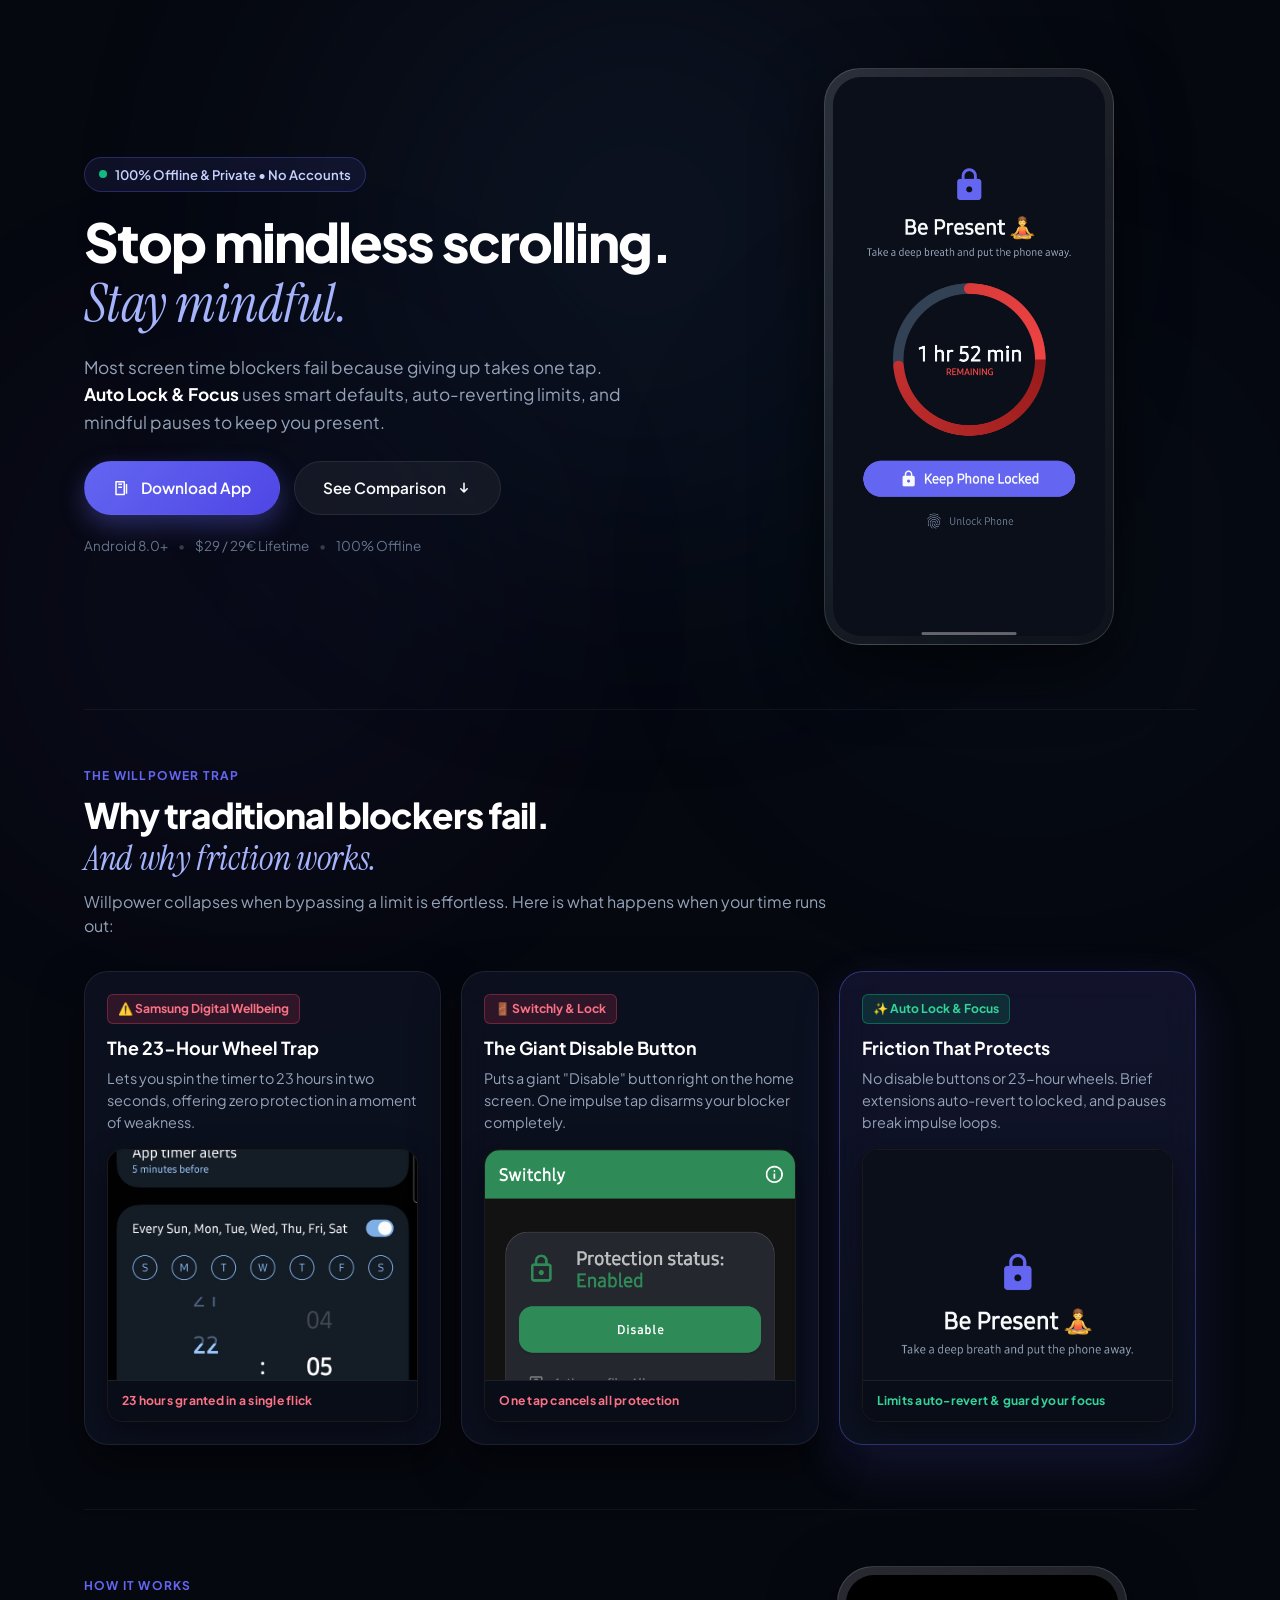
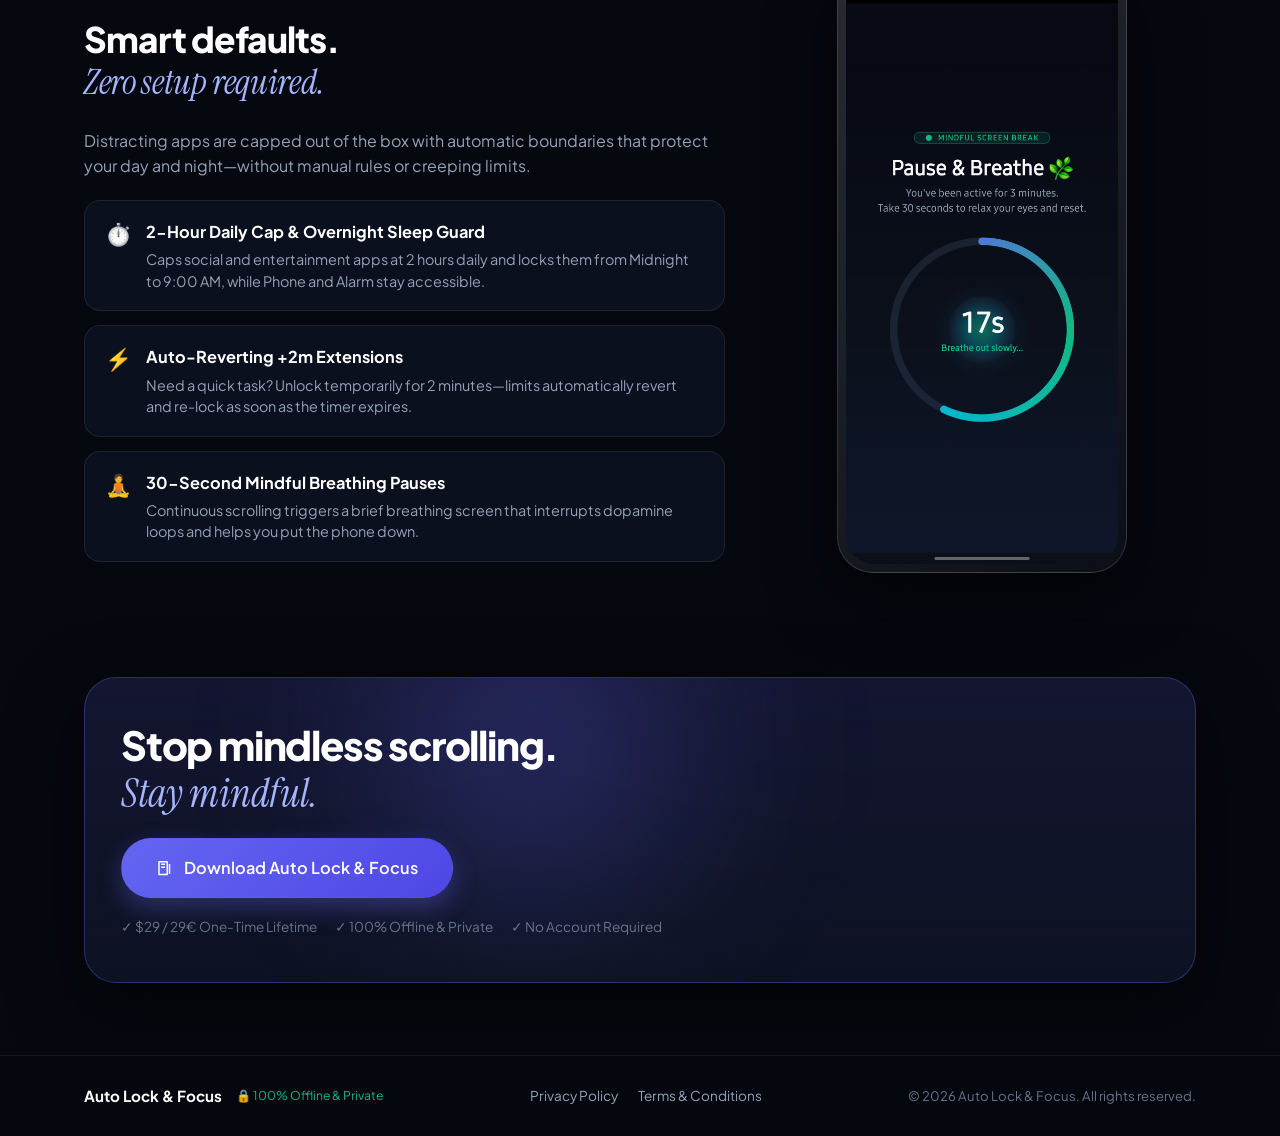
==== commit af177305: "Remove navbar, fix horizontal overflow, merge feature sections, remove screenshot overlays, and form" ====
--- a/index.html
+++ b/index.html
@@ -21,26 +21,9 @@
 <body>
 
     <!-- Ambient Background Glows -->
-    <div class="glow-sphere glow-sphere-1"></div>
-    <div class="glow-sphere glow-sphere-2"></div>
-    <div class="glow-sphere glow-sphere-3"></div>
-
-    <!-- Header Navigation -->
-    <header class="site-header">
-        <div class="header-container">
-            <a href="index.html" class="brand-link">
-                <span class="brand-icon">🧘</span>
-                <span class="brand-name">Auto Lock &amp; Focus</span>
-            </a>
-            <nav class="nav-links">
-                <a href="#how-different" class="nav-link">Compare</a>
-                <a href="#features" class="nav-link">Features</a>
-                <a href="privacy.html" class="nav-link">Privacy</a>
-                <a href="terms.html" class="nav-link">Terms</a>
-            </nav>
-            <a href="https://google.com" target="_blank" rel="noopener noreferrer" class="btn btn-xs btn-primary nav-cta">Get App</a>
-        </div>
-    </header>
+    <div class="glow-sphere glow-sphere-1" aria-hidden="true"></div>
+    <div class="glow-sphere glow-sphere-2" aria-hidden="true"></div>
+    <div class="glow-sphere glow-sphere-3" aria-hidden="true"></div>
 
     <!-- Main Container -->
     <main class="page-container">
@@ -59,20 +42,20 @@
                 </h1>
                 
                 <p class="hero-subtitle">
-                    Most screen time blockers fail because surrender takes zero effort. 
-                    <strong>Auto Lock &amp; Focus</strong> adds smart defaults, auto-reverting limits, and mindful pauses that help you stay present.
+                    Most screen time blockers fail because giving up takes one tap. 
+                    <strong>Auto Lock &amp; Focus</strong> uses smart defaults, auto-reverting limits, and mindful pauses to keep you present.
                 </p>
                 
                 <div class="hero-cta-group">
                     <a href="https://google.com" target="_blank" rel="noopener noreferrer" class="btn btn-primary" id="hero-download-btn">
-                        <svg class="btn-icon" viewBox="0 0 24 24" fill="currentColor">
+                        <svg class="btn-icon" viewBox="0 0 24 24" fill="currentColor" aria-hidden="true">
                             <path d="M3 20.5v-17c0-.55.45-1 1-1h11c.55 0 1 .45 1 1v17c0 .55-.45 1-1 1H4c-.55 0-1-.45-1-1zm2-16v15h9v-15H5zm12 2h2v13h-2V6.5zM7 6h5v2H7V6zm0 4h5v2H7v-2z"/>
                         </svg>
                         Download App
                     </a>
                     <a href="#how-different" class="btn btn-secondary">
                         See Comparison
-                        <svg class="arrow-icon" viewBox="0 0 20 20" fill="currentColor">
+                        <svg class="arrow-icon" viewBox="0 0 20 20" fill="currentColor" aria-hidden="true">
                             <path fill-rule="evenodd" d="M14.707 10.293a1 1 0 010 1.414l-4 4a1 1 0 01-1.414 0l-4-4a1 1 0 111.414-1.414L9 12.586V4a1 1 0 012 0v8.586l2.293-2.293a1 1 0 011.414 0z" clip-rule="evenodd" />
                         </svg>
                     </a>
@@ -89,29 +72,13 @@
 
             <!-- Hero Phone Mockup Visual -->
             <div class="hero-visual-wrapper load-fade-up" style="--delay: 0.25s;">
-                <div class="hero-phone-card rotated-left">
+                <div class="hero-phone-card">
                     <img src="assets/LockScreen-cropped.png" alt="Auto Lock and Focus Lock Screen Interface" class="phone-mockup-img">
-                    
-                    <div class="floating-badge badge-top-right">
-                        <div class="badge-icon green-icon">⚡</div>
-                        <div>
-                            <div class="badge-label">Auto-Reverting</div>
-                            <div class="badge-val">Limits restore automatically</div>
-                        </div>
-                    </div>
-
-                    <div class="floating-badge badge-bottom-left">
-                        <div class="badge-icon indigo-icon">🔒</div>
-                        <div>
-                            <div class="badge-label">100% Offline</div>
-                            <div class="badge-val">Zero data collection</div>
-                        </div>
-                    </div>
-                </div>
-            </div>
-        </section>
-
-        <!-- 2. THE SHOWDOWN: HOW IS AUTO LOCK & FOCUS DIFFERENT? -->
+                </div>
+            </div>
+        </section>
+
+        <!-- 2. COMPARISON SECTION -->
         <section class="comparison-section" id="how-different">
             <div class="section-header" data-scroll-animate>
                 <div class="section-tag">THE WILLPOWER TRAP</div>
@@ -120,11 +87,10 @@
                     <span class="serif-italic">And why friction works.</span>
                 </h2>
                 <p class="section-description">
-                    When temptation strikes, willpower collapses if your app makes giving up effortless. See what happens when you hit a limit:
+                    Willpower collapses when bypassing a limit is effortless. Here is what happens when your time runs out:
                 </p>
             </div>
 
-            <!-- 3-Column Showdown Grid Using Available Screenshots -->
             <div class="showdown-grid">
 
                 <!-- 1. SAMSUNG DIGITAL WELLBEING -->
@@ -134,10 +100,10 @@
                     </div>
                     <h3 class="showdown-card-title">The 23-Hour Wheel Trap</h3>
                     <p class="showdown-body">
-                        Allows you to spin the timer to 23 hours in two seconds. A limit that effortless to bypass provides zero protection during a weak moment.
+                        Lets you spin the timer to 23 hours in two seconds, offering zero protection in a moment of weakness.
                     </p>
                     <div class="screenshot-showcase">
-                        <img src="assets/DigitlWellbeing-easy-wheel.jpg" alt="Samsung Digital Wellbeing timer wheel set to 23 hours" class="showcase-img showcase-img-center">
+                        <img src="assets/DigitlWellbeing-easy-wheel.jpg" alt="Samsung Digital Wellbeing timer wheel set to 23 hours" class="showcase-img showcase-img-center" loading="lazy">
                         <div class="screenshot-caption danger-caption">23 hours granted in a single flick</div>
                     </div>
                 </div>
@@ -149,10 +115,10 @@
                     </div>
                     <h3 class="showdown-card-title">The Giant Disable Button</h3>
                     <p class="showdown-body">
-                        Places a prominent "Disable" button directly on the home screen. One impulse tap completely disarms your blocker when you need it most.
+                        Puts a giant "Disable" button right on the home screen. One impulse tap disarms your blocker completely.
                     </p>
                     <div class="screenshot-showcase">
-                        <img src="assets/Switchly-green-disable-btn.png" alt="Switchly with giant Disable button on screen" class="showcase-img showcase-img-top">
+                        <img src="assets/Switchly-green-disable-btn.png" alt="Switchly with giant Disable button on screen" class="showcase-img showcase-img-top" loading="lazy">
                         <div class="screenshot-caption danger-caption">One tap cancels all protection</div>
                     </div>
                 </div>
@@ -164,10 +130,10 @@
                     </div>
                     <h3 class="showdown-card-title">Friction That Protects</h3>
                     <p class="showdown-body">
-                        No giant disable buttons. No endless wheel spinning. Temporary extensions auto-revert back to locked, and gentle pauses break dopamine loops.
+                        No disable buttons or 23-hour wheels. Brief extensions auto-revert to locked, and pauses break impulse loops.
                     </p>
                     <div class="screenshot-showcase">
-                        <img src="assets/LockScreen-cropped.png" alt="Auto Lock Be Present mindful lock screen" class="showcase-img showcase-img-top">
+                        <img src="assets/LockScreen-cropped.png" alt="Auto Lock Be Present mindful lock screen" class="showcase-img showcase-img-top" loading="lazy">
                         <div class="screenshot-caption success-caption">Limits auto-revert &amp; guard your focus</div>
                     </div>
                 </div>
@@ -175,150 +141,72 @@
             </div>
         </section>
 
-        <!-- 3. SMART DEFAULTS -->
+        <!-- 3. MERGED FEATURES SECTION: SMART DEFAULTS, AUTO-REVERT & MINDFUL PAUSES -->
         <section class="feature-detail-section" id="features">
-            <div class="section-header" data-scroll-animate>
-                <div class="section-tag">SMART DEFAULTS</div>
-                <h2 class="section-title">
-                    Built for real life. Zero setup.
-                </h2>
-                <p class="section-description">
-                    Distracting apps are classified with healthy limits right out of the box. No complex rules or configuration needed.
-                </p>
-            </div>
-
-            <div class="cards-duo">
-                <!-- CARD 1: 2-HOUR MAX CEILING -->
-                <div class="dual-feature-card" data-scroll-animate>
-                    <div class="dual-feature-header">
-                        <div class="feature-icon-badge">⏱️</div>
-                        <h3 class="dual-title">Max 2 Hours Daily Screen Time</h3>
-                        <p class="dual-desc">
-                            A strict 2-hour daily ceiling across distracting apps. Keeps daily phone usage intentional without manual monitoring.
-                        </p>
-                    </div>
-                    <div class="feature-highlight-pill">
-                        <span>🛡️ Active by default across social &amp; entertainment apps</span>
-                    </div>
-                </div>
-
-                <!-- CARD 2: SLEEP GUARD -->
-                <div class="dual-feature-card" data-scroll-animate>
-                    <div class="dual-feature-header">
-                        <div class="feature-icon-badge">🌙</div>
-                        <h3 class="dual-title">Midnight to 9:00 AM Sleep Guard</h3>
-                        <p class="dual-desc">
-                            Automatically locks distracting apps overnight. Protects your sleep schedule without requiring manual toggling each evening.
-                        </p>
-                    </div>
-                    <div class="feature-highlight-pill">
-                        <span>💤 Essential apps like Phone and Alarm always stay available</span>
-                    </div>
-                </div>
-            </div>
-        </section>
-
-        <!-- 4. AUTO-REVERTING EXTENSIONS -->
-        <section class="feature-detail-section" id="auto-revert">
             <div class="feature-split-layout">
                 <div class="feature-split-text" data-scroll-animate>
-                    <div class="section-tag">TEMPORARY EXTENSIONS</div>
+                    <div class="section-tag">HOW IT WORKS</div>
                     <h2 class="section-title">
-                        Extend when needed.<br>
-                        <span class="serif-italic">It auto-reverts and re-locks.</span>
+                        Smart defaults.<br>
+                        <span class="serif-italic">Zero setup required.</span>
                     </h2>
                     <p class="feature-body-p">
-                        Need a quick 2-minute extension? Auto Lock lets you unlock temporarily, but <strong>automatically re-locks once the timer expires</strong>. Your limits never creep upward.
-                    </p>
-                    <div class="perk-bullets">
-                        <div class="perk-bullet-item">
-                            <span class="perk-check">✓</span>
-                            <span>Temporary access for essential quick tasks</span>
-                        </div>
-                        <div class="perk-bullet-item">
-                            <span class="perk-check">✓</span>
-                            <span>Auto-reverts back to locked without manual action</span>
-                        </div>
-                        <div class="perk-bullet-item">
-                            <span class="perk-check">✓</span>
-                            <span>Prevents boundary erosion over time</span>
-                        </div>
-                    </div>
-                </div>
-
-                <!-- Mockup with Live Countdown Revert Timer -->
-                <div class="feature-split-visual" data-scroll-animate>
-                    <div class="phone-mockup-frame rotated-right">
-                        <img src="assets/LockScreen-cropped.png" alt="Auto-reverting extension timer" class="phone-mockup-img">
-                        
-                        <div class="interactive-timer-pill">
-                            <div class="pill-top-row">
-                                <span class="pill-status-dot pulse-dot"></span>
-                                <span class="pill-title">Temporary +2m Extension</span>
-                            </div>
-                            <div class="pill-timer" id="revert-live-timer">01:59 remaining</div>
-                            <div class="pill-progress-bar">
-                                <div class="pill-progress-fill" id="revert-progress-bar"></div>
-                            </div>
-                            <div class="pill-footer-note">Auto-reverts and re-locks automatically</div>
-                        </div>
-                    </div>
-                </div>
-            </div>
-        </section>
-
-        <!-- 5. MINDFUL REST & BREAKS -->
-        <section class="feature-detail-section" id="mindful-breaks">
-            <div class="feature-split-layout reversed">
-                
-                <div class="feature-split-visual" data-scroll-animate>
-                    <div class="phone-mockup-frame rotated-left">
-                        <img src="assets/MindfulBreak-cropped.png" alt="Mindful pause 30-second breathing screen" class="phone-mockup-img">
-                        
-                        <div class="interactive-breathing-card">
-                            <div class="breathing-guide-title">Mindful Pause</div>
-                            <div class="breathing-ring-wrapper">
-                                <div class="breathing-ring-outer" id="breathing-ring"></div>
-                                <div class="breathing-ring-inner">
-                                    <span class="breathing-instruction" id="breathing-text">Inhale...</span>
-                                </div>
-                            </div>
-                            <div class="breathing-controls">
-                                <button type="button" class="btn btn-xs btn-outline" id="toggle-breathing-btn">Pause</button>
+                        Distracting apps are capped out of the box with automatic boundaries that protect your day and night—without manual rules or creeping limits.
+                    </p>
+
+                    <div class="merged-features-list">
+                        <div class="merged-feature-item">
+                            <div class="merged-feature-icon">⏱️</div>
+                            <div>
+                                <h3 class="merged-feature-title">2-Hour Daily Cap &amp; Overnight Sleep Guard</h3>
+                                <p class="merged-feature-desc">
+                                    Caps social and entertainment apps at 2 hours daily and locks them from Midnight to 9:00 AM, while Phone and Alarm stay accessible.
+                                </p>
                             </div>
                         </div>
-                    </div>
-                </div>
-
-                <div class="feature-split-text" data-scroll-animate>
-                    <div class="section-tag">ANTI-DOOMSCROLLING</div>
-                    <h2 class="section-title">
-                        Gentle pauses stop doomscrolling.
-                    </h2>
-                    <p class="feature-body-p">
-                        Continuous screen time triggers a 30-second breathing pause. This interrupts dopamine loops and gives you space to reflect before mindless scrolling takes over.
-                    </p>
-                    <div class="reflection-mini-box">
-                        <span class="reflection-icon">🧘</span>
-                        <span>A 30-second pause breaks the trance and restores your presence.</span>
-                    </div>
-                </div>
-
-            </div>
-        </section>
-
-        <!-- 6. FINAL DOWNLOAD CTA -->
+
+                        <div class="merged-feature-item">
+                            <div class="merged-feature-icon">⚡</div>
+                            <div>
+                                <h3 class="merged-feature-title">Auto-Reverting +2m Extensions</h3>
+                                <p class="merged-feature-desc">
+                                    Need a quick task? Unlock temporarily for 2 minutes—limits automatically revert and re-lock as soon as the timer expires.
+                                </p>
+                            </div>
+                        </div>
+
+                        <div class="merged-feature-item">
+                            <div class="merged-feature-icon">🧘</div>
+                            <div>
+                                <h3 class="merged-feature-title">30-Second Mindful Breathing Pauses</h3>
+                                <p class="merged-feature-desc">
+                                    Continuous scrolling triggers a brief breathing screen that interrupts dopamine loops and helps you put the phone down.
+                                </p>
+                            </div>
+                        </div>
+                    </div>
+                </div>
+
+                <div class="feature-split-visual" data-scroll-animate>
+                    <div class="phone-mockup-frame">
+                        <img src="assets/MindfulBreak-cropped.png" alt="Mindful pause 30-second breathing screen" class="phone-mockup-img" loading="lazy">
+                    </div>
+                </div>
+            </div>
+        </section>
+
+        <!-- 4. FINAL DOWNLOAD CTA -->
         <section class="cta-section">
             <div class="cta-card" data-scroll-animate>
-                <div class="cta-glow"></div>
+                <div class="cta-glow" aria-hidden="true"></div>
                 <h2 class="cta-title">
-                    Stop mindlessly using your phone.<br>
+                    Stop mindless scrolling.<br>
                     <span class="serif-italic">Stay mindful.</span>
                 </h2>
                 
                 <div class="cta-btn-wrapper">
                     <a href="https://google.com" target="_blank" rel="noopener noreferrer" class="btn btn-primary btn-large" id="footer-download-btn">
-                        <svg class="btn-icon" viewBox="0 0 24 24" fill="currentColor">
+                        <svg class="btn-icon" viewBox="0 0 24 24" fill="currentColor" aria-hidden="true">
                             <path d="M3 20.5v-17c0-.55.45-1 1-1h11c.55 0 1 .45 1 1v17c0 .55-.45 1-1 1H4c-.55 0-1-.45-1-1zm2-16v15h9v-15H5zm12 2h2v13h-2V6.5zM7 6h5v2H7V6zm0 4h5v2H7v-2z"/>
                         </svg>
                         Download Auto Lock &amp; Focus
@@ -335,7 +223,7 @@
 
     </main>
 
-    <!-- FOOTER WITH LEGAL LINKS -->
+    <!-- FOOTER WITH 2 LEGAL LINKS -->
     <footer class="simple-footer">
         <div class="footer-container">
             <div class="footer-brand">
@@ -343,18 +231,15 @@
                 <span class="footer-privacy-tag">🔒 100% Offline &amp; Private</span>
             </div>
             <div class="footer-nav">
-                <a href="#how-different">Compare</a>
-                <a href="#features">Features</a>
                 <a href="privacy.html">Privacy Policy</a>
                 <a href="terms.html">Terms &amp; Conditions</a>
             </div>
             <div class="footer-meta">
-                <span>&copy; 2026 Auto Lock &amp; Focus. Stay mindful!</span>
+                <span>&copy; 2026 Auto Lock &amp; Focus. All rights reserved.</span>
             </div>
         </div>
     </footer>
 
-    <!-- JavaScript File -->
     <script src="script.js"></script>
 </body>
 </html>
--- a/style.css
+++ b/style.css
@@ -56,14 +56,22 @@
     -webkit-font-smoothing: antialiased;
     -moz-osx-font-smoothing: grayscale;
     overflow-x: hidden;
+    max-width: 100%;
 }
 
 body {
     min-height: 100vh;
+    width: 100%;
+    max-width: 100%;
+    overflow-x: hidden;
     position: relative;
     line-height: 1.6;
     background-color: var(--bg-dark);
     text-align: left;
+}
+
+img, svg {
+    max-width: 100%;
 }
 
 /* Typography Enhancements */
@@ -75,108 +83,48 @@
     letter-spacing: -0.01em;
 }
 
-/* Ambient Background Spheres */
+/* Ambient Background Spheres (fixed & viewport-clamped to prevent horizontal overflow) */
 .glow-sphere {
-    position: absolute;
+    position: fixed;
     border-radius: 50%;
     filter: blur(140px);
     pointer-events: none;
     z-index: 0;
-    opacity: 0.35;
+    opacity: 0.32;
+    max-width: 100vw;
 }
 
 .glow-sphere-1 {
     top: -120px;
     left: 50%;
     transform: translateX(-50%);
-    width: 700px;
-    height: 700px;
+    width: min(700px, 100vw);
+    height: min(700px, 100vw);
     background: radial-gradient(circle, rgba(99, 102, 241, 0.45) 0%, rgba(16, 185, 129, 0.15) 70%, transparent 100%);
 }
 
 .glow-sphere-2 {
-    top: 38%;
-    right: -250px;
-    width: 600px;
-    height: 600px;
+    top: 35%;
+    right: 0;
+    width: min(500px, 80vw);
+    height: min(500px, 80vw);
     background: radial-gradient(circle, rgba(16, 185, 129, 0.22) 0%, rgba(99, 102, 241, 0.1) 70%, transparent 100%);
 }
 
 .glow-sphere-3 {
-    top: 75%;
-    left: -200px;
-    width: 600px;
-    height: 600px;
+    bottom: 5%;
+    left: 0;
+    width: min(500px, 80vw);
+    height: min(500px, 80vw);
     background: radial-gradient(circle, rgba(99, 102, 241, 0.3) 0%, rgba(139, 92, 246, 0.12) 70%, transparent 100%);
-}
-
-/* ==========================================================================
-   HEADER NAVIGATION
-   ========================================================================== */
-.site-header {
-    position: sticky;
-    top: 0;
-    z-index: 100;
-    background: rgba(6, 8, 16, 0.8);
-    backdrop-filter: blur(16px);
-    -webkit-backdrop-filter: blur(16px);
-    border-bottom: 1px solid rgba(255, 255, 255, 0.06);
-    padding: 14px 0;
-}
-
-.header-container {
-    max-width: 1200px;
-    margin: 0 auto;
-    padding: 0 24px;
-    display: flex;
-    align-items: center;
-    justify-content: space-between;
-    gap: 20px;
-}
-
-.brand-link {
-    display: flex;
-    align-items: center;
-    gap: 10px;
-    text-decoration: none;
-    color: #ffffff;
-    font-weight: 700;
-    font-size: 1.05rem;
-    letter-spacing: -0.01em;
-}
-
-.brand-icon {
-    font-size: 1.25rem;
-}
-
-.nav-links {
-    display: flex;
-    align-items: center;
-    gap: 24px;
-}
-
-.nav-link {
-    color: var(--text-secondary);
-    text-decoration: none;
-    font-size: 0.9rem;
-    font-weight: 600;
-    transition: color 0.2s ease;
-}
-
-.nav-link:hover,
-.nav-link.active {
-    color: #ffffff;
-}
-
-.nav-cta {
-    margin-left: 8px;
 }
 
 /* Page Container */
 .page-container {
-    max-width: 1200px;
+    width: 100%;
+    max-width: 1160px;
     margin: 0 auto;
-    padding: 40px 24px 0;
+    padding: 36px 24px 0;
     position: relative;
     z-index: 1;
     text-align: left;
@@ -185,8 +133,8 @@
 /* Page Load Animations */
 .load-fade-up {
     opacity: 0;
-    transform: translateY(24px);
-    animation: loadFadeUpAnim 0.8s cubic-bezier(0.16, 1, 0.3, 1) forwards;
+    transform: translateY(20px);
+    animation: loadFadeUpAnim 0.7s cubic-bezier(0.16, 1, 0.3, 1) forwards;
     animation-delay: var(--delay, 0s);
 }
 
@@ -208,24 +156,15 @@
     font-weight: 600;
     font-size: 0.96rem;
     text-decoration: none;
-    transition: all 0.3s cubic-bezier(0.16, 1, 0.3, 1);
+    transition: all 0.25s cubic-bezier(0.16, 1, 0.3, 1);
     cursor: pointer;
     border: 1px solid transparent;
+    max-width: 100%;
 }
 
 .btn-large {
-    padding: 16px 36px;
-    font-size: 1.05rem;
-}
-
-.btn-sm {
-    padding: 8px 18px;
-    font-size: 0.85rem;
-}
-
-.btn-xs {
-    padding: 6px 14px;
-    font-size: 0.8rem;
+    padding: 16px 34px;
+    font-size: 1.02rem;
 }
 
 .btn-primary {
@@ -253,25 +192,16 @@
     transform: translateY(-2px);
 }
 
-.btn-outline {
-    background: transparent;
-    color: var(--text-secondary);
-    border: 1px solid var(--surface-border);
-}
-
-.btn-outline:hover {
-    color: #ffffff;
-    border-color: rgba(255, 255, 255, 0.3);
-}
-
 .btn-icon {
     width: 18px;
     height: 18px;
+    flex-shrink: 0;
 }
 
 .arrow-icon {
     width: 16px;
     height: 16px;
+    flex-shrink: 0;
     transition: transform 0.2s ease;
 }
 
@@ -298,6 +228,7 @@
     height: 8px;
     border-radius: 50%;
     background: #10b981;
+    flex-shrink: 0;
 }
 
 .pulse-dot {
@@ -316,11 +247,10 @@
    ========================================================================== */
 .hero-section {
     display: grid;
-    grid-template-columns: 1.15fr 0.85fr;
-    align-items: center;
-    gap: 50px;
-    padding: 50px 0 80px;
-    min-height: 80vh;
+    grid-template-columns: minmax(0, 1.15fr) minmax(0, 0.85fr);
+    align-items: center;
+    gap: 44px;
+    padding: 32px 0 64px;
     text-align: left;
 }
 
@@ -328,12 +258,13 @@
     display: flex;
     flex-direction: column;
     align-items: flex-start;
-    gap: 22px;
-    text-align: left;
+    gap: 20px;
+    text-align: left;
+    min-width: 0;
 }
 
 .hero-title {
-    font-size: 3.5rem;
+    font-size: 3.35rem;
     font-weight: 800;
     line-height: 1.1;
     letter-spacing: -0.035em;
@@ -342,10 +273,10 @@
 }
 
 .hero-subtitle {
-    font-size: 1.1rem;
+    font-size: 1.08rem;
     line-height: 1.6;
     color: var(--text-secondary);
-    max-width: 580px;
+    max-width: 560px;
     text-align: left;
 }
 
@@ -356,8 +287,8 @@
 .hero-cta-group {
     display: flex;
     align-items: center;
-    gap: 16px;
-    margin-top: 6px;
+    gap: 14px;
+    margin-top: 4px;
     flex-wrap: wrap;
     justify-content: flex-start;
 }
@@ -382,114 +313,42 @@
     display: flex;
     justify-content: center;
     align-items: center;
-}
-
-.hero-phone-card {
-    position: relative;
-    width: 310px;
-    border-radius: 40px;
+    min-width: 0;
+}
+
+.hero-phone-card,
+.phone-mockup-frame {
+    position: relative;
+    width: 100%;
+    max-width: 290px;
+    border-radius: 36px;
     padding: 8px;
-    background: linear-gradient(135deg, rgba(255, 255, 255, 0.15) 0%, rgba(255, 255, 255, 0.02) 100%);
-    border: 1px solid rgba(255, 255, 255, 0.15);
-    box-shadow: 0 30px 80px rgba(0, 0, 0, 0.7);
-    transition: transform 0.5s ease;
-}
-
-.hero-phone-card.rotated-left {
-    transform: perspective(1000px) rotateY(-8deg) rotateX(4deg) rotateZ(-2deg);
-}
-
-.hero-phone-card:hover {
-    transform: perspective(1000px) rotateY(0deg) rotateX(0deg) rotateZ(0deg) translateY(-8px);
+    background: linear-gradient(135deg, rgba(255, 255, 255, 0.14) 0%, rgba(255, 255, 255, 0.03) 100%);
+    border: 1px solid rgba(255, 255, 255, 0.14);
+    box-shadow: 0 25px 65px rgba(0, 0, 0, 0.65);
 }
 
 .phone-mockup-img {
     width: 100%;
     height: auto;
-    border-radius: 32px;
+    border-radius: 28px;
     display: block;
 }
 
-/* Floating Badges */
-.floating-badge {
-    position: absolute;
-    display: flex;
-    align-items: center;
-    gap: 10px;
-    padding: 10px 14px;
-    background: rgba(14, 20, 36, 0.9);
-    backdrop-filter: blur(16px);
-    -webkit-backdrop-filter: blur(16px);
-    border: 1px solid rgba(255, 255, 255, 0.12);
-    border-radius: 14px;
-    box-shadow: 0 15px 35px rgba(0, 0, 0, 0.5);
-    z-index: 5;
-    animation: floatBadge 4s ease-in-out infinite alternate;
-}
-
-.badge-top-right {
-    top: 25px;
-    right: -30px;
-    animation-delay: 0s;
-}
-
-.badge-bottom-left {
-    bottom: 35px;
-    left: -35px;
-    animation-delay: 1.5s;
-}
-
-@keyframes floatBadge {
-    0% { transform: translateY(0); }
-    100% { transform: translateY(-8px); }
-}
-
-.badge-icon {
-    width: 28px;
-    height: 28px;
-    border-radius: 7px;
-    display: flex;
-    align-items: center;
-    justify-content: center;
-    font-size: 0.9rem;
-}
-
-.green-icon {
-    background: rgba(16, 185, 129, 0.2);
-    color: #10b981;
-}
-
-.indigo-icon {
-    background: rgba(99, 102, 241, 0.2);
-    color: #818cf8;
-}
-
-.badge-label {
-    font-size: 0.68rem;
-    text-transform: uppercase;
-    letter-spacing: 0.05em;
-    color: var(--text-muted);
-}
-
-.badge-val {
-    font-size: 0.82rem;
-    font-weight: 700;
-    color: #ffffff;
-}
-
 /* ==========================================================================
-   2. THE SHOWDOWN SECTION (REAL SCREENSHOTS)
+   2. COMPARISON SECTION
    ========================================================================== */
 .comparison-section {
-    padding: 70px 0 80px;
-    scroll-margin-top: 60px;
+    padding: 56px 0 64px;
+    border-top: 1px solid rgba(255, 255, 255, 0.05);
+    scroll-margin-top: 32px;
     text-align: left;
 }
 
 .section-header {
-    margin-bottom: 40px;
-    text-align: left;
-    max-width: 800px;
+    margin-bottom: 32px;
+    text-align: left;
+    max-width: 760px;
 }
 
 .section-tag {
@@ -498,22 +357,22 @@
     text-transform: uppercase;
     letter-spacing: 0.1em;
     color: var(--primary-indigo);
+    margin-bottom: 8px;
+    text-align: left;
+}
+
+.section-title {
+    font-size: 2.2rem;
+    font-weight: 800;
+    line-height: 1.18;
+    letter-spacing: -0.03em;
+    color: #ffffff;
     margin-bottom: 10px;
     text-align: left;
 }
 
-.section-title {
-    font-size: 2.3rem;
-    font-weight: 800;
-    line-height: 1.2;
-    letter-spacing: -0.03em;
-    color: #ffffff;
-    margin-bottom: 12px;
-    text-align: left;
-}
-
 .section-description {
-    font-size: 1.02rem;
+    font-size: 1rem;
     color: var(--text-secondary);
     line-height: 1.55;
     text-align: left;
@@ -522,34 +381,31 @@
 /* Showdown 3-Card Grid */
 .showdown-grid {
     display: grid;
-    grid-template-columns: repeat(3, 1fr);
-    gap: 22px;
+    grid-template-columns: repeat(3, minmax(0, 1fr));
+    gap: 20px;
 }
 
 .showdown-card {
     background: var(--bg-card);
     border: 1px solid var(--surface-border);
     border-radius: var(--radius-lg);
-    padding: 24px;
+    padding: 22px;
     display: flex;
     flex-direction: column;
     justify-content: flex-start;
     box-shadow: var(--shadow-card);
     backdrop-filter: blur(20px);
     -webkit-backdrop-filter: blur(20px);
-    transition: transform 0.3s ease, border-color 0.3s ease;
-    text-align: left;
-}
-
-.showdown-card:hover {
-    transform: translateY(-4px);
+    transition: border-color 0.25s ease;
+    text-align: left;
+    min-width: 0;
 }
 
 .showdown-card-title {
-    font-size: 1.15rem;
+    font-size: 1.12rem;
     font-weight: 700;
     color: #ffffff;
-    margin-bottom: 8px;
+    margin-bottom: 6px;
     text-align: left;
 }
 
@@ -559,10 +415,11 @@
     gap: 6px;
     padding: 4px 10px;
     border-radius: 6px;
-    font-size: 0.78rem;
+    font-size: 0.76rem;
     font-weight: 700;
-    margin-bottom: 12px;
+    margin-bottom: 10px;
     width: fit-content;
+    max-width: 100%;
 }
 
 .tag-danger {
@@ -578,10 +435,10 @@
 }
 
 .showdown-body {
-    font-size: 0.92rem;
+    font-size: 0.9rem;
     color: var(--text-secondary);
     line-height: 1.5;
-    margin-bottom: 18px;
+    margin-bottom: 16px;
     text-align: left;
 }
 
@@ -606,10 +463,9 @@
 
 .showcase-img {
     width: 100%;
-    height: 240px;
+    height: 230px;
     object-fit: cover;
     display: block;
-    transition: transform 0.4s ease;
 }
 
 .showcase-img-center {
@@ -618,10 +474,6 @@
 
 .showcase-img-top {
     object-position: top center;
-}
-
-.showdown-card:hover .showcase-img {
-    transform: scale(1.03);
 }
 
 .screenshot-caption {
@@ -643,123 +495,76 @@
 }
 
 /* ==========================================================================
-   3. FEATURES & DETAIL SECTIONS
+   3. MERGED FEATURES SECTION
    ========================================================================== */
 .feature-detail-section {
-    padding: 70px 0;
+    padding: 56px 0 64px;
     border-top: 1px solid rgba(255, 255, 255, 0.05);
-    scroll-margin-top: 60px;
-    text-align: left;
-}
-
-/* Cards Duo */
-.cards-duo {
+    scroll-margin-top: 32px;
+    text-align: left;
+}
+
+.feature-split-layout {
     display: grid;
-    grid-template-columns: repeat(2, 1fr);
-    gap: 24px;
-}
-
-.dual-feature-card {
+    grid-template-columns: minmax(0, 1.2fr) minmax(0, 0.8fr);
+    gap: 44px;
+    align-items: center;
+    text-align: left;
+}
+
+.feature-split-text {
+    display: flex;
+    flex-direction: column;
+    gap: 14px;
+    text-align: left;
+    min-width: 0;
+}
+
+.feature-body-p {
+    font-size: 1rem;
+    color: var(--text-secondary);
+    line-height: 1.58;
+    text-align: left;
+}
+
+.merged-features-list {
+    display: flex;
+    flex-direction: column;
+    gap: 14px;
+    margin-top: 8px;
+}
+
+.merged-feature-item {
+    display: flex;
+    align-items: flex-start;
+    gap: 14px;
+    padding: 18px 20px;
     background: var(--bg-card);
     border: 1px solid var(--surface-border);
-    border-radius: var(--radius-lg);
-    padding: 28px;
-    display: flex;
-    flex-direction: column;
-    justify-content: space-between;
-    box-shadow: var(--shadow-card);
-    backdrop-filter: blur(20px);
-    -webkit-backdrop-filter: blur(20px);
-    transition: transform 0.3s ease, border-color 0.3s ease;
-    text-align: left;
-}
-
-.dual-feature-card:hover {
-    transform: translateY(-4px);
-    border-color: rgba(99, 102, 241, 0.35);
-}
-
-.feature-icon-badge {
-    font-size: 1.5rem;
-    margin-bottom: 12px;
-}
-
-.dual-title {
-    font-size: 1.3rem;
+    border-radius: var(--radius-md);
+    text-align: left;
+}
+
+.merged-feature-icon {
+    font-size: 1.35rem;
+    line-height: 1.2;
+    flex-shrink: 0;
+    margin-top: 2px;
+}
+
+.merged-feature-title {
+    font-size: 1.02rem;
     font-weight: 700;
     color: #ffffff;
-    margin-bottom: 8px;
-    text-align: left;
-}
-
-.dual-desc {
-    font-size: 0.93rem;
+    margin-bottom: 4px;
+    text-align: left;
+}
+
+.merged-feature-desc {
+    font-size: 0.9rem;
     color: var(--text-secondary);
-    line-height: 1.55;
-    margin-bottom: 16px;
-    text-align: left;
-}
-
-.feature-highlight-pill {
-    padding: 8px 12px;
-    border-radius: 8px;
-    background: rgba(255, 255, 255, 0.04);
-    border: 1px solid rgba(255, 255, 255, 0.06);
-    font-size: 0.8rem;
-    color: #c7d2fe;
-    text-align: left;
-}
-
-/* Feature Split Layout */
-.feature-split-layout {
-    display: grid;
-    grid-template-columns: 1fr 1fr;
-    gap: 50px;
-    align-items: center;
-    text-align: left;
-}
-
-.feature-split-layout.reversed {
-    grid-template-columns: 1fr 1fr;
-}
-
-.feature-split-text {
-    display: flex;
-    flex-direction: column;
-    gap: 16px;
-    text-align: left;
-}
-
-.feature-body-p {
-    font-size: 1.02rem;
-    color: var(--text-secondary);
-    line-height: 1.6;
-    text-align: left;
-}
-
-.feature-body-p strong {
-    color: #ffffff;
-}
-
-.perk-bullets {
-    display: flex;
-    flex-direction: column;
-    gap: 10px;
-    margin-top: 6px;
-}
-
-.perk-bullet-item {
-    display: flex;
-    align-items: center;
-    gap: 10px;
-    font-size: 0.9rem;
-    color: #ffffff;
-    text-align: left;
-}
-
-.perk-check {
-    color: var(--accent-emerald);
-    font-weight: 700;
+    line-height: 1.5;
+    text-align: left;
 }
 
 .feature-split-visual {
@@ -767,192 +572,14 @@
     display: flex;
     justify-content: center;
     align-items: center;
-}
-
-.phone-mockup-frame {
-    position: relative;
-    width: 300px;
-    border-radius: 40px;
-    padding: 8px;
-    background: linear-gradient(135deg, rgba(255, 255, 255, 0.12) 0%, rgba(255, 255, 255, 0.02) 100%);
-    border: 1px solid rgba(255, 255, 255, 0.12);
-    box-shadow: 0 25px 60px rgba(0, 0, 0, 0.6);
-    transition: transform 0.4s ease;
-}
-
-.phone-mockup-frame.rotated-right {
-    transform: perspective(1000px) rotateY(8deg) rotateX(4deg) rotateZ(2deg);
-}
-
-.phone-mockup-frame.rotated-left {
-    transform: perspective(1000px) rotateY(-8deg) rotateX(4deg) rotateZ(-2deg);
-}
-
-.phone-mockup-frame:hover {
-    transform: perspective(1000px) rotateY(0deg) rotateX(0deg) rotateZ(0deg) translateY(-6px);
-}
-
-/* Interactive Timer Pill on Auto-Revert Mockup */
-.interactive-timer-pill {
-    position: absolute;
-    bottom: 25px;
-    left: 50%;
-    transform: translateX(-50%);
-    width: 90%;
-    background: rgba(14, 20, 36, 0.94);
-    backdrop-filter: blur(20px);
-    -webkit-backdrop-filter: blur(20px);
-    border: 1px solid rgba(99, 102, 241, 0.4);
-    border-radius: 14px;
-    padding: 12px 14px;
-    box-shadow: 0 15px 35px rgba(0, 0, 0, 0.6);
-    text-align: left;
-}
-
-.pill-top-row {
-    display: flex;
-    align-items: center;
-    gap: 8px;
-    font-size: 0.78rem;
-    font-weight: 700;
-    color: #ffffff;
-    margin-bottom: 4px;
-    text-align: left;
-}
-
-.pill-status-dot {
-    width: 8px;
-    height: 8px;
-    border-radius: 50%;
-    background: #10b981;
-}
-
-.pill-timer {
-    font-size: 1.1rem;
-    font-weight: 800;
-    color: #a5b4fc;
-    letter-spacing: -0.02em;
-    margin-bottom: 6px;
-    text-align: left;
-}
-
-.pill-progress-bar {
-    width: 100%;
-    height: 4px;
-    background: rgba(255, 255, 255, 0.1);
-    border-radius: 10px;
-    overflow: hidden;
-    margin-bottom: 6px;
-}
-
-.pill-progress-fill {
-    width: 90%;
-    height: 100%;
-    background: linear-gradient(90deg, #6366f1, #10b981);
-    border-radius: 10px;
-    transition: width 1s linear;
-}
-
-.pill-footer-note {
-    font-size: 0.7rem;
-    color: var(--text-muted);
-    text-align: left;
-}
-
-/* Mindful Breathing Visualizer Card */
-.interactive-breathing-card {
-    position: absolute;
-    bottom: 25px;
-    left: 50%;
-    transform: translateX(-50%);
-    width: 88%;
-    background: rgba(14, 20, 36, 0.94);
-    backdrop-filter: blur(20px);
-    -webkit-backdrop-filter: blur(20px);
-    border: 1px solid rgba(16, 185, 129, 0.4);
-    border-radius: 18px;
-    padding: 14px;
-    box-shadow: 0 15px 35px rgba(0, 0, 0, 0.6);
-    display: flex;
-    flex-direction: column;
-    align-items: center;
-    gap: 10px;
-}
-
-.breathing-guide-title {
-    font-size: 0.76rem;
-    font-weight: 700;
-    text-transform: uppercase;
-    letter-spacing: 0.05em;
-    color: #6ee7b7;
-    text-align: left;
-}
-
-.breathing-ring-wrapper {
-    position: relative;
-    width: 80px;
-    height: 80px;
-    display: flex;
-    align-items: center;
-    justify-content: center;
-}
-
-.breathing-ring-outer {
-    position: absolute;
-    width: 100%;
-    height: 100%;
-    border-radius: 50%;
-    border: 2px solid rgba(16, 185, 129, 0.5);
-    background: radial-gradient(circle, rgba(16, 185, 129, 0.2) 0%, transparent 70%);
-    animation: breathingPulse 8s ease-in-out infinite;
-}
-
-.breathing-ring-inner {
-    position: relative;
-    z-index: 2;
-}
-
-.breathing-instruction {
-    font-size: 0.8rem;
-    font-weight: 700;
-    color: #ffffff;
-}
-
-@keyframes breathingPulse {
-    0%, 100% {
-        transform: scale(0.7);
-        opacity: 0.4;
-    }
-    50% {
-        transform: scale(1.15);
-        opacity: 1;
-        box-shadow: 0 0 25px rgba(16, 185, 129, 0.5);
-    }
-}
-
-.reflection-mini-box {
-    display: flex;
-    align-items: center;
-    gap: 12px;
-    background: rgba(16, 185, 129, 0.08);
-    border: 1px solid rgba(16, 185, 129, 0.2);
-    border-radius: var(--radius-md);
-    padding: 12px 16px;
-    font-size: 0.9rem;
-    color: #a7f3d0;
-    text-align: left;
-}
-
-.reflection-icon {
-    font-size: 1.2rem;
-    flex-shrink: 0;
+    min-width: 0;
 }
 
 /* ==========================================================================
-   FINAL CTA SECTION
+   4. FINAL CTA SECTION
    ========================================================================== */
 .cta-section {
-    padding: 60px 0 90px;
+    padding: 40px 0 72px;
     text-align: left;
 }
 
@@ -961,8 +588,8 @@
     background: linear-gradient(180deg, rgba(99, 102, 241, 0.15) 0%, rgba(14, 20, 36, 0.9) 100%);
     border: 1px solid rgba(99, 102, 241, 0.35);
     border-radius: var(--radius-xl);
-    padding: 50px 40px;
-    box-shadow: 0 30px 80px rgba(0, 0, 0, 0.7);
+    padding: 44px 36px;
+    box-shadow: 0 25px 70px rgba(0, 0, 0, 0.65);
     overflow: hidden;
     text-align: left;
 }
@@ -971,8 +598,8 @@
     position: absolute;
     top: -50%;
     left: 20%;
-    width: 500px;
-    height: 500px;
+    width: min(450px, 80vw);
+    height: min(450px, 80vw);
     border-radius: 50%;
     background: radial-gradient(circle, rgba(99, 102, 241, 0.35) 0%, transparent 70%);
     filter: blur(80px);
@@ -980,12 +607,12 @@
 }
 
 .cta-title {
-    font-size: 2.7rem;
+    font-size: 2.5rem;
     font-weight: 800;
     line-height: 1.15;
     letter-spacing: -0.03em;
     color: #ffffff;
-    margin-bottom: 24px;
+    margin-bottom: 22px;
     position: relative;
     z-index: 1;
     text-align: left;
@@ -994,7 +621,7 @@
 .cta-btn-wrapper {
     position: relative;
     z-index: 1;
-    margin-bottom: 20px;
+    margin-bottom: 18px;
     display: flex;
     justify-content: flex-start;
 }
@@ -1005,7 +632,7 @@
     display: flex;
     align-items: center;
     justify-content: flex-start;
-    gap: 20px;
+    gap: 18px;
     font-size: 0.85rem;
     color: var(--text-muted);
     flex-wrap: wrap;
@@ -1017,20 +644,22 @@
    ========================================================================== */
 .simple-footer {
     border-top: 1px solid rgba(255, 255, 255, 0.06);
-    padding: 30px 0;
+    padding: 28px 0;
     background: rgba(6, 8, 16, 0.95);
+    position: relative;
+    z-index: 1;
     text-align: left;
 }
 
 .footer-container {
-    max-width: 1200px;
+    max-width: 1160px;
     margin: 0 auto;
     padding: 0 24px;
     display: flex;
     align-items: center;
     justify-content: space-between;
     flex-wrap: wrap;
-    gap: 20px;
+    gap: 18px;
     text-align: left;
 }
 
@@ -1038,6 +667,7 @@
     display: flex;
     align-items: center;
     gap: 14px;
+    flex-wrap: wrap;
     text-align: left;
 }
 
@@ -1055,7 +685,7 @@
 .footer-nav {
     display: flex;
     align-items: center;
-    gap: 18px;
+    gap: 20px;
     flex-wrap: wrap;
     text-align: left;
 }
@@ -1082,29 +712,42 @@
    LEGAL PAGES STYLES (Privacy & Terms)
    ========================================================================== */
 .legal-container {
-    padding-top: 50px;
-    padding-bottom: 80px;
+    padding-top: 40px;
+    padding-bottom: 72px;
     max-width: 860px;
     text-align: left;
 }
 
 .legal-header {
-    margin-bottom: 36px;
-    text-align: left;
+    margin-bottom: 32px;
+    text-align: left;
+}
+
+.back-home-link {
+    display: inline-block;
+    font-size: 0.88rem;
+    font-weight: 600;
+    color: #a5b4fc;
+    text-decoration: none;
+    margin-bottom: 12px;
+    transition: color 0.2s ease;
+}
+
+.back-home-link:hover {
+    color: #ffffff;
 }
 
 .legal-title {
-    font-size: 2.8rem;
+    font-size: 2.6rem;
     font-weight: 800;
     letter-spacing: -0.03em;
     color: #ffffff;
-    margin-top: 14px;
-    margin-bottom: 8px;
+    margin-bottom: 6px;
     text-align: left;
 }
 
 .legal-updated {
-    font-size: 0.88rem;
+    font-size: 0.86rem;
     color: var(--text-muted);
     text-align: left;
 }
@@ -1112,7 +755,7 @@
 .legal-content {
     display: flex;
     flex-direction: column;
-    gap: 32px;
+    gap: 24px;
     text-align: left;
 }
 
@@ -1120,25 +763,27 @@
     background: var(--bg-card);
     border: 1px solid var(--surface-border);
     border-radius: var(--radius-lg);
-    padding: 30px;
-    text-align: left;
+    padding: 28px;
+    text-align: left;
+    overflow-wrap: anywhere;
+    word-break: break-word;
 }
 
 .legal-section h2 {
-    font-size: 1.35rem;
+    font-size: 1.25rem;
     font-weight: 700;
     color: #ffffff;
-    margin-bottom: 14px;
+    margin-bottom: 12px;
     text-align: left;
     border-bottom: 1px solid rgba(255, 255, 255, 0.06);
     padding-bottom: 10px;
 }
 
 .legal-section p {
-    font-size: 0.95rem;
+    font-size: 0.94rem;
     color: var(--text-secondary);
     line-height: 1.65;
-    margin-bottom: 14px;
+    margin-bottom: 12px;
     text-align: left;
 }
 
@@ -1163,7 +808,7 @@
 .legal-section ul {
     margin-left: 20px;
     margin-top: 8px;
-    margin-bottom: 14px;
+    margin-bottom: 12px;
     display: flex;
     flex-direction: column;
     gap: 8px;
@@ -1187,7 +832,7 @@
 }
 
 .permission-item h3 {
-    font-size: 1.05rem;
+    font-size: 1rem;
     font-weight: 700;
     color: #ffffff;
     margin-bottom: 8px;
@@ -1196,11 +841,13 @@
 
 .permission-item code {
     font-family: monospace;
-    font-size: 0.82rem;
+    font-size: 0.8rem;
     background: rgba(99, 102, 241, 0.15);
     color: #a5b4fc;
     padding: 2px 6px;
     border-radius: 4px;
+    overflow-wrap: anywhere;
+    word-break: break-word;
 }
 
 /* ==========================================================================
@@ -1209,8 +856,8 @@
    ========================================================================== */
 [data-scroll-animate] {
     opacity: 0;
-    transform: translateY(24px);
-    transition: opacity 0.7s cubic-bezier(0.16, 1, 0.3, 1), transform 0.7s cubic-bezier(0.16, 1, 0.3, 1);
+    transform: translateY(20px);
+    transition: opacity 0.65s cubic-bezier(0.16, 1, 0.3, 1), transform 0.65s cubic-bezier(0.16, 1, 0.3, 1);
 }
 
 [data-scroll-animate].animated {
@@ -1222,7 +869,7 @@
     .hero-section {
         grid-template-columns: 1fr;
         text-align: left !important;
-        gap: 40px;
+        gap: 36px;
     }
 
     .hero-content {
@@ -1246,20 +893,14 @@
         grid-template-columns: 1fr;
     }
 
-    .cards-duo {
+    .feature-split-layout {
         grid-template-columns: 1fr;
-    }
-
-    .feature-split-layout,
-    .feature-split-layout.reversed {
-        grid-template-columns: 1fr;
-        gap: 40px;
+        gap: 36px;
         text-align: left !important;
     }
 }
 
 @media (max-width: 768px) {
-    /* Strict left alignment for all text elements on mobile */
     body,
     main,
     section,
@@ -1275,26 +916,23 @@
         text-align: left;
     }
 
+    .page-container {
+        padding: 24px 18px 0;
+    }
+
     .hero-section {
-        padding: 30px 0 60px;
+        padding: 16px 0 48px;
         text-align: left !important;
     }
 
-    .hero-content {
-        align-items: flex-start !important;
+    .hero-title {
+        font-size: 2.35rem;
         text-align: left !important;
     }
 
-    .hero-title {
-        font-size: 2.4rem;
+    .hero-subtitle {
+        font-size: 0.98rem;
         text-align: left !important;
-    }
-
-    .hero-subtitle {
-        font-size: 1rem;
-        text-align: left !important;
-        margin-left: 0 !important;
-        margin-right: 0 !important;
     }
 
     .hero-cta-group {
@@ -1302,119 +940,39 @@
         width: 100%;
     }
 
-    .hero-specs {
-        justify-content: flex-start !important;
-        text-align: left !important;
-    }
-
-    .section-header {
-        text-align: left !important;
-        margin-left: 0 !important;
-        margin-right: 0 !important;
-    }
-
-    .section-tag,
-    .section-title,
-    .section-description {
-        text-align: left !important;
-    }
-
     .section-title {
-        font-size: 1.85rem;
+        font-size: 1.8rem;
     }
 
     .showdown-card {
-        padding: 20px;
-        text-align: left !important;
-    }
-
-    .showdown-card-title,
-    .showdown-body,
-    .screenshot-caption {
-        text-align: left !important;
-    }
-
-    .dual-feature-card {
-        padding: 22px;
-        text-align: left !important;
-    }
-
-    .dual-title,
-    .dual-desc {
-        text-align: left !important;
-    }
-
-    .feature-split-text,
-    .feature-body-p,
-    .perk-bullet-item {
-        text-align: left !important;
+        padding: 18px;
     }
 
     .cta-card {
-        padding: 36px 20px;
-        text-align: left !important;
+        padding: 32px 20px;
     }
 
     .cta-title {
-        font-size: 2rem;
-        text-align: left !important;
-    }
-
-    .cta-btn-wrapper {
-        justify-content: flex-start !important;
-    }
-
-    .cta-perks-row {
-        justify-content: flex-start !important;
-        text-align: left !important;
+        font-size: 1.95rem;
     }
 
     .hero-phone-card,
     .phone-mockup-frame {
-        width: 270px;
-    }
-
-    .badge-top-right,
-    .badge-bottom-left {
-        display: none;
-    }
-
-    .header-container {
-        flex-direction: column;
-        align-items: flex-start;
-        gap: 12px;
-    }
-
-    .nav-links {
-        gap: 16px;
-        flex-wrap: wrap;
-    }
-
-    .nav-cta {
-        display: none;
+        max-width: 260px;
     }
 
     .footer-container {
         flex-direction: column;
         align-items: flex-start;
         gap: 14px;
-        text-align: left !important;
-    }
-
-    .footer-brand,
-    .footer-nav,
-    .footer-meta {
-        text-align: left !important;
-        justify-content: flex-start !important;
+        padding: 0 18px;
     }
 
     .legal-title {
-        font-size: 2.1rem;
-        text-align: left !important;
+        font-size: 2rem;
     }
 
     .legal-section {
         padding: 20px;
-        text-align: left !important;
-    }
-}
+    }
+}
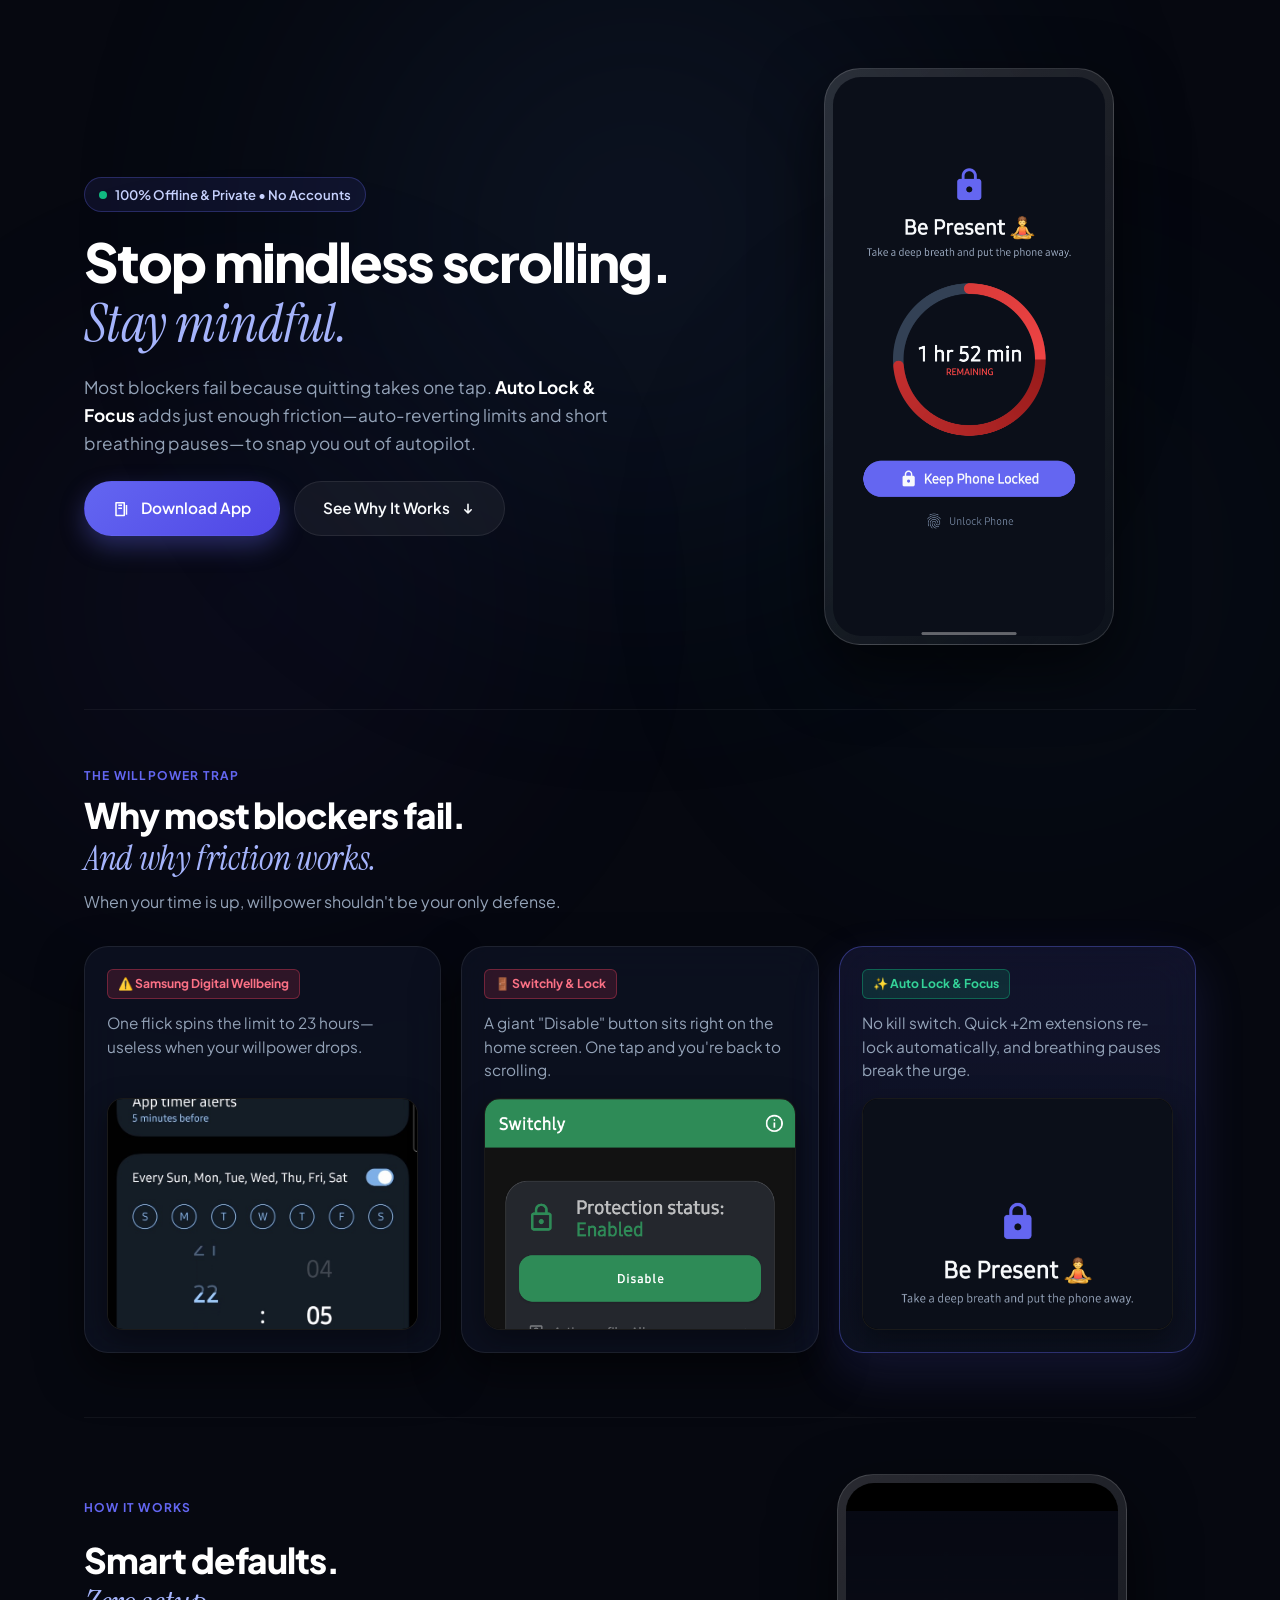
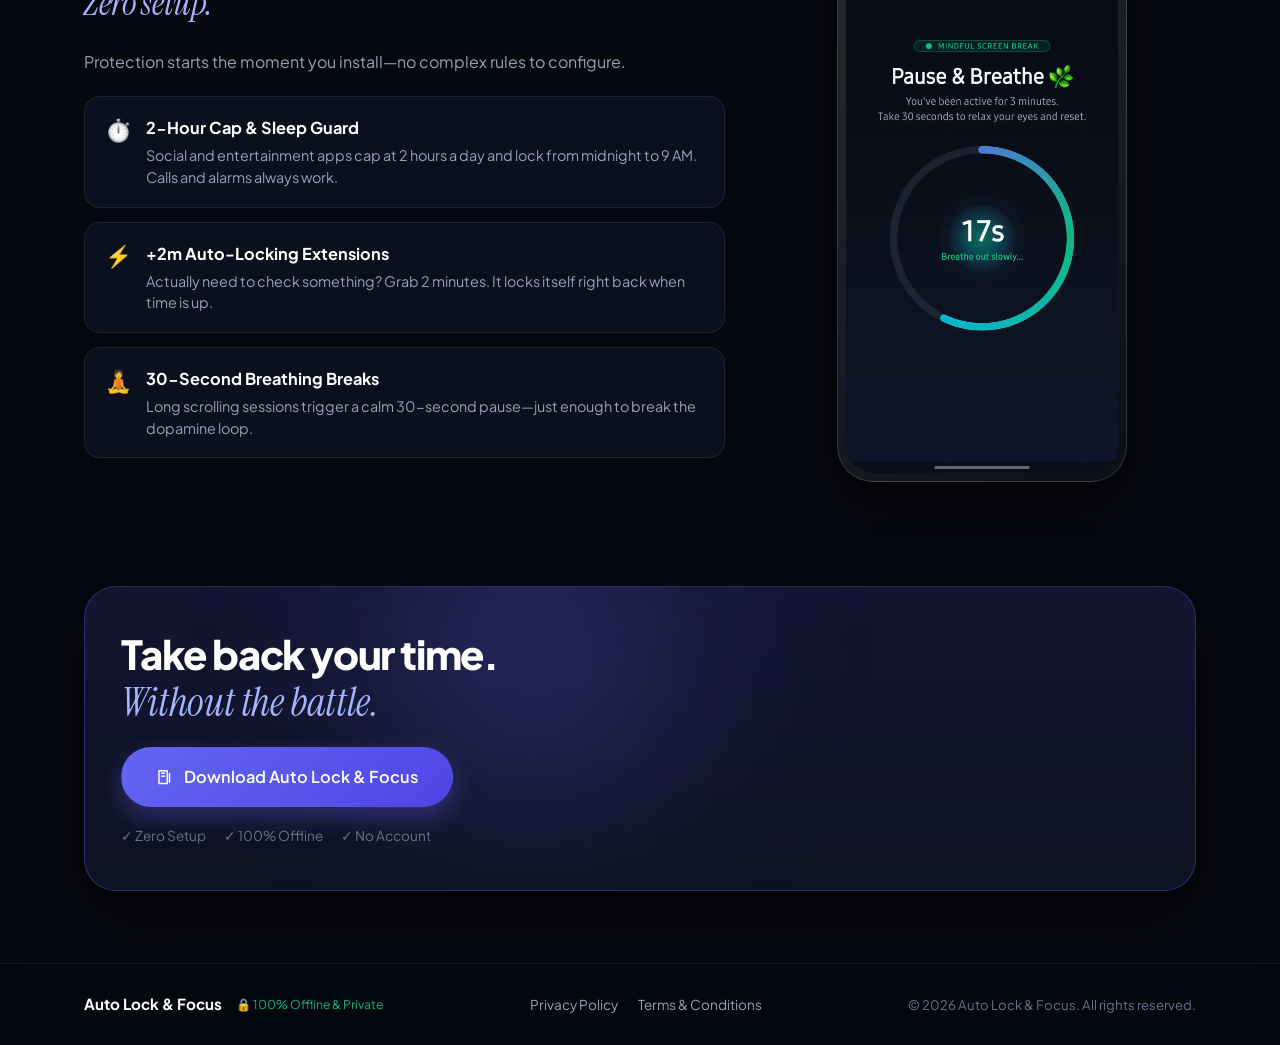
==== commit 2e19708d: "chore: tighten site copy, remove price/OS specs, update email and legal terms" ====
--- a/index.html
+++ b/index.html
@@ -3,10 +3,10 @@
 <head>
     <meta charset="UTF-8">
     <meta name="viewport" content="width=device-width, initial-scale=1.0">
-    <title>Auto Lock &amp; Focus — Reclaim Your Attention</title>
-    <meta name="description" content="Stop mindless phone scrolling. Auto Lock &amp; Focus uses smart defaults, auto-reverting temporary extensions, and mindful friction to keep you present.">
-    <meta property="og:title" content="Auto Lock &amp; Focus — Reclaim Your Attention">
-    <meta property="og:description" content="Stop mindless phone scrolling. Auto Lock &amp; Focus uses smart defaults, auto-reverting temporary extensions, and mindful friction to keep you present.">
+    <title>Auto Lock &amp; Focus — Mindful App Blocker</title>
+    <meta name="description" content="Stop mindless scrolling. Auto Lock &amp; Focus uses smart defaults, auto-reverting extensions, and breathing pauses to keep you off autopilot.">
+    <meta property="og:title" content="Auto Lock &amp; Focus — Mindful App Blocker">
+    <meta property="og:description" content="Stop mindless scrolling. Auto Lock &amp; Focus uses smart defaults, auto-reverting extensions, and breathing pauses to keep you off autopilot.">
     <meta property="og:image" content="assets/feature_graphic.png">
     <meta name="twitter:card" content="summary_large_image">
     <meta name="twitter:image" content="assets/feature_graphic.png">
@@ -42,8 +42,8 @@
                 </h1>
                 
                 <p class="hero-subtitle">
-                    Most screen time blockers fail because giving up takes one tap. 
-                    <strong>Auto Lock &amp; Focus</strong> uses smart defaults, auto-reverting limits, and mindful pauses to keep you present.
+                    Most blockers fail because quitting takes one tap. 
+                    <strong>Auto Lock &amp; Focus</strong> adds just enough friction—auto-reverting limits and short breathing pauses—to snap you out of autopilot.
                 </p>
                 
                 <div class="hero-cta-group">
@@ -54,19 +54,11 @@
                         Download App
                     </a>
                     <a href="#how-different" class="btn btn-secondary">
-                        See Comparison
+                        See Why It Works
                         <svg class="arrow-icon" viewBox="0 0 20 20" fill="currentColor" aria-hidden="true">
                             <path fill-rule="evenodd" d="M14.707 10.293a1 1 0 010 1.414l-4 4a1 1 0 01-1.414 0l-4-4a1 1 0 111.414-1.414L9 12.586V4a1 1 0 012 0v8.586l2.293-2.293a1 1 0 011.414 0z" clip-rule="evenodd" />
                         </svg>
                     </a>
-                </div>
-
-                <div class="hero-specs">
-                    <span>Android 8.0+</span>
-                    <span class="spec-dot">•</span>
-                    <span>$29 / 29€ Lifetime</span>
-                    <span class="spec-dot">•</span>
-                    <span>100% Offline</span>
                 </div>
             </div>
 
@@ -83,11 +75,11 @@
             <div class="section-header" data-scroll-animate>
                 <div class="section-tag">THE WILLPOWER TRAP</div>
                 <h2 class="section-title">
-                    Why traditional blockers fail.<br>
+                    Why most blockers fail.<br>
                     <span class="serif-italic">And why friction works.</span>
                 </h2>
                 <p class="section-description">
-                    Willpower collapses when bypassing a limit is effortless. Here is what happens when your time runs out:
+                    When your time is up, willpower shouldn't be your only defense.
                 </p>
             </div>
 
@@ -98,13 +90,11 @@
                     <div class="card-pill tag-danger">
                         <span>⚠️ Samsung Digital Wellbeing</span>
                     </div>
-                    <h3 class="showdown-card-title">The 23-Hour Wheel Trap</h3>
                     <p class="showdown-body">
-                        Lets you spin the timer to 23 hours in two seconds, offering zero protection in a moment of weakness.
+                        One flick spins the limit to 23 hours—useless when your willpower drops.
                     </p>
                     <div class="screenshot-showcase">
                         <img src="assets/DigitlWellbeing-easy-wheel.jpg" alt="Samsung Digital Wellbeing timer wheel set to 23 hours" class="showcase-img showcase-img-center" loading="lazy">
-                        <div class="screenshot-caption danger-caption">23 hours granted in a single flick</div>
                     </div>
                 </div>
 
@@ -113,13 +103,11 @@
                     <div class="card-pill tag-danger">
                         <span>🚪 Switchly &amp; Lock</span>
                     </div>
-                    <h3 class="showdown-card-title">The Giant Disable Button</h3>
                     <p class="showdown-body">
-                        Puts a giant "Disable" button right on the home screen. One impulse tap disarms your blocker completely.
+                        A giant "Disable" button sits right on the home screen. One tap and you're back to scrolling.
                     </p>
                     <div class="screenshot-showcase">
                         <img src="assets/Switchly-green-disable-btn.png" alt="Switchly with giant Disable button on screen" class="showcase-img showcase-img-top" loading="lazy">
-                        <div class="screenshot-caption danger-caption">One tap cancels all protection</div>
                     </div>
                 </div>
 
@@ -128,13 +116,11 @@
                     <div class="card-pill tag-success">
                         <span>✨ Auto Lock &amp; Focus</span>
                     </div>
-                    <h3 class="showdown-card-title">Friction That Protects</h3>
                     <p class="showdown-body">
-                        No disable buttons or 23-hour wheels. Brief extensions auto-revert to locked, and pauses break impulse loops.
+                        No kill switch. Quick +2m extensions re-lock automatically, and breathing pauses break the urge.
                     </p>
                     <div class="screenshot-showcase">
                         <img src="assets/LockScreen-cropped.png" alt="Auto Lock Be Present mindful lock screen" class="showcase-img showcase-img-top" loading="lazy">
-                        <div class="screenshot-caption success-caption">Limits auto-revert &amp; guard your focus</div>
                     </div>
                 </div>
 
@@ -148,19 +134,19 @@
                     <div class="section-tag">HOW IT WORKS</div>
                     <h2 class="section-title">
                         Smart defaults.<br>
-                        <span class="serif-italic">Zero setup required.</span>
+                        <span class="serif-italic">Zero setup.</span>
                     </h2>
                     <p class="feature-body-p">
-                        Distracting apps are capped out of the box with automatic boundaries that protect your day and night—without manual rules or creeping limits.
+                        Protection starts the moment you install—no complex rules to configure.
                     </p>
 
                     <div class="merged-features-list">
                         <div class="merged-feature-item">
                             <div class="merged-feature-icon">⏱️</div>
                             <div>
-                                <h3 class="merged-feature-title">2-Hour Daily Cap &amp; Overnight Sleep Guard</h3>
+                                <h3 class="merged-feature-title">2-Hour Cap &amp; Sleep Guard</h3>
                                 <p class="merged-feature-desc">
-                                    Caps social and entertainment apps at 2 hours daily and locks them from Midnight to 9:00 AM, while Phone and Alarm stay accessible.
+                                    Social and entertainment apps cap at 2 hours a day and lock from midnight to 9 AM. Calls and alarms always work.
                                 </p>
                             </div>
                         </div>
@@ -168,9 +154,9 @@
                         <div class="merged-feature-item">
                             <div class="merged-feature-icon">⚡</div>
                             <div>
-                                <h3 class="merged-feature-title">Auto-Reverting +2m Extensions</h3>
+                                <h3 class="merged-feature-title">+2m Auto-Locking Extensions</h3>
                                 <p class="merged-feature-desc">
-                                    Need a quick task? Unlock temporarily for 2 minutes—limits automatically revert and re-lock as soon as the timer expires.
+                                    Actually need to check something? Grab 2 minutes. It locks itself right back when time is up.
                                 </p>
                             </div>
                         </div>
@@ -178,9 +164,9 @@
                         <div class="merged-feature-item">
                             <div class="merged-feature-icon">🧘</div>
                             <div>
-                                <h3 class="merged-feature-title">30-Second Mindful Breathing Pauses</h3>
+                                <h3 class="merged-feature-title">30-Second Breathing Breaks</h3>
                                 <p class="merged-feature-desc">
-                                    Continuous scrolling triggers a brief breathing screen that interrupts dopamine loops and helps you put the phone down.
+                                    Long scrolling sessions trigger a calm 30-second pause—just enough to break the dopamine loop.
                                 </p>
                             </div>
                         </div>
@@ -200,8 +186,8 @@
             <div class="cta-card" data-scroll-animate>
                 <div class="cta-glow" aria-hidden="true"></div>
                 <h2 class="cta-title">
-                    Stop mindless scrolling.<br>
-                    <span class="serif-italic">Stay mindful.</span>
+                    Take back your time.<br>
+                    <span class="serif-italic">Without the battle.</span>
                 </h2>
                 
                 <div class="cta-btn-wrapper">
@@ -214,9 +200,9 @@
                 </div>
                 
                 <div class="cta-perks-row">
-                    <span>✓ $29 / 29€ One-Time Lifetime</span>
-                    <span>✓ 100% Offline &amp; Private</span>
-                    <span>✓ No Account Required</span>
+                    <span>✓ Zero Setup</span>
+                    <span>✓ 100% Offline</span>
+                    <span>✓ No Account</span>
                 </div>
             </div>
         </section>
--- a/style.css
+++ b/style.css
@@ -293,20 +293,6 @@
     justify-content: flex-start;
 }
 
-.hero-specs {
-    display: flex;
-    align-items: center;
-    gap: 10px;
-    font-size: 0.84rem;
-    color: var(--text-muted);
-    justify-content: flex-start;
-    flex-wrap: wrap;
-}
-
-.spec-dot {
-    color: rgba(255, 255, 255, 0.2);
-}
-
 /* Hero Phone Mockup Visual */
 .hero-visual-wrapper {
     position: relative;
@@ -401,14 +387,6 @@
     min-width: 0;
 }
 
-.showdown-card-title {
-    font-size: 1.12rem;
-    font-weight: 700;
-    color: #ffffff;
-    margin-bottom: 6px;
-    text-align: left;
-}
-
 .card-pill {
     display: inline-flex;
     align-items: center;
@@ -417,7 +395,7 @@
     border-radius: 6px;
     font-size: 0.76rem;
     font-weight: 700;
-    margin-bottom: 10px;
+    margin-bottom: 12px;
     width: fit-content;
     max-width: 100%;
 }
@@ -435,9 +413,9 @@
 }
 
 .showdown-body {
-    font-size: 0.9rem;
+    font-size: 0.96rem;
     color: var(--text-secondary);
-    line-height: 1.5;
+    line-height: 1.55;
     margin-bottom: 16px;
     text-align: left;
 }
@@ -474,24 +452,6 @@
 
 .showcase-img-top {
     object-position: top center;
-}
-
-.screenshot-caption {
-    padding: 10px 14px;
-    font-size: 0.76rem;
-    font-weight: 700;
-    letter-spacing: 0.02em;
-    background: rgba(10, 14, 26, 0.95);
-    border-top: 1px solid rgba(255, 255, 255, 0.08);
-    text-align: left;
-}
-
-.screenshot-caption.danger-caption {
-    color: #fb7185;
-}
-
-.screenshot-caption.success-caption {
-    color: #34d399;
 }
 
 /* ==========================================================================
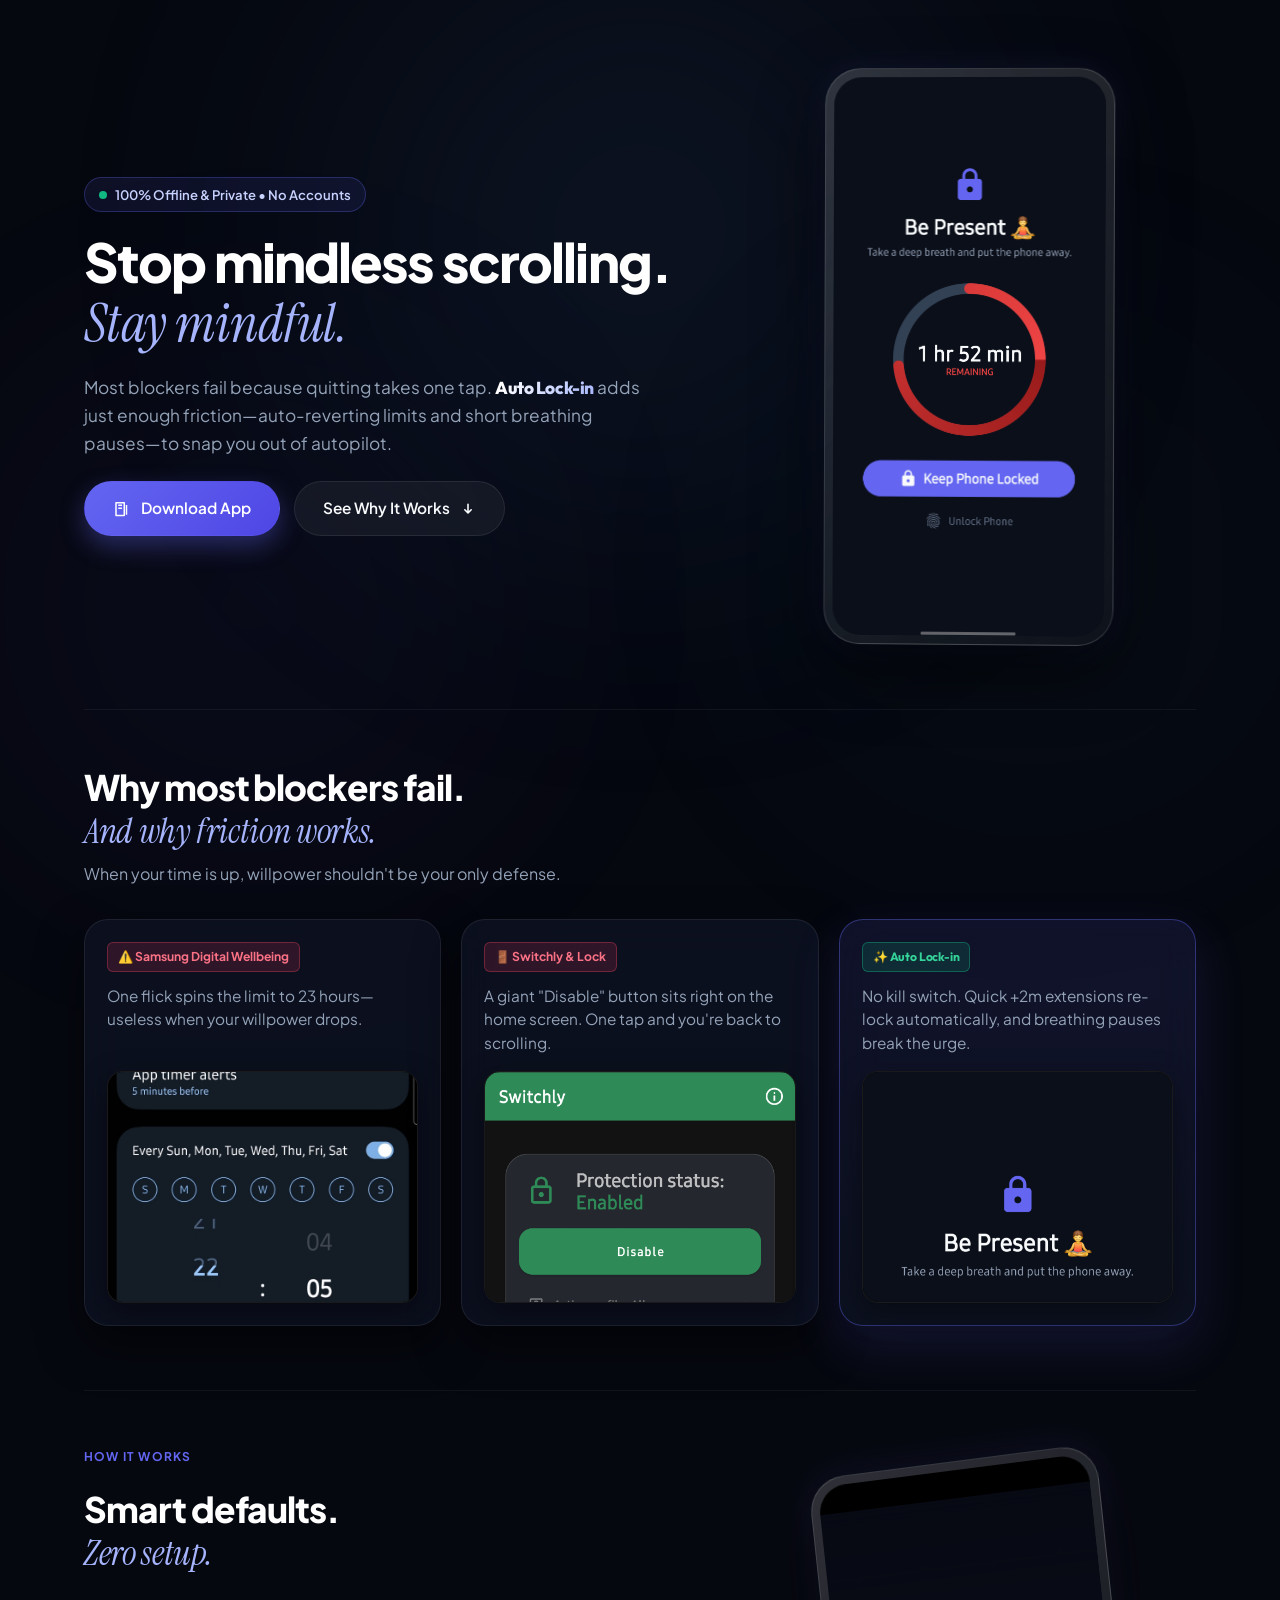
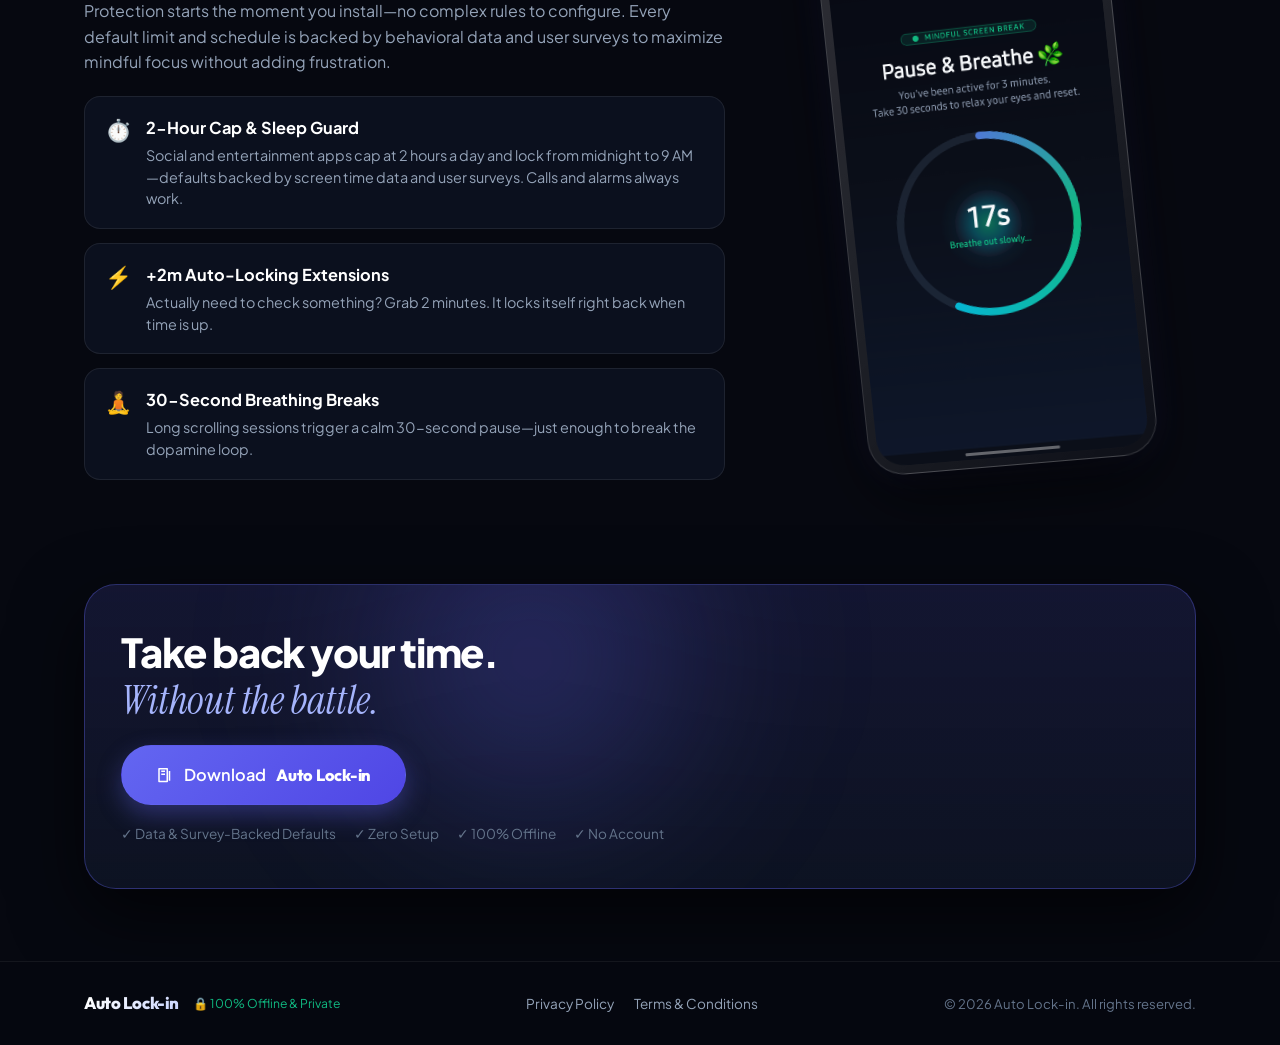
==== commit 0c87afde: "feat: rebrand to Auto Lock-in, enable clean URLs, remove willpower trap, add survey defaults note, a" ====
--- a/index.html
+++ b/index.html
@@ -3,18 +3,18 @@
 <head>
     <meta charset="UTF-8">
     <meta name="viewport" content="width=device-width, initial-scale=1.0">
-    <title>Auto Lock &amp; Focus — Mindful App Blocker</title>
-    <meta name="description" content="Stop mindless scrolling. Auto Lock &amp; Focus uses smart defaults, auto-reverting extensions, and breathing pauses to keep you off autopilot.">
-    <meta property="og:title" content="Auto Lock &amp; Focus — Mindful App Blocker">
-    <meta property="og:description" content="Stop mindless scrolling. Auto Lock &amp; Focus uses smart defaults, auto-reverting extensions, and breathing pauses to keep you off autopilot.">
+    <title>Auto Lock-in — Mindful App Blocker</title>
+    <meta name="description" content="Stop mindless scrolling. Auto Lock-in uses data-backed smart defaults, auto-reverting extensions, and breathing pauses to keep you off autopilot.">
+    <meta property="og:title" content="Auto Lock-in — Mindful App Blocker">
+    <meta property="og:description" content="Stop mindless scrolling. Auto Lock-in uses data-backed smart defaults, auto-reverting extensions, and breathing pauses to keep you off autopilot.">
     <meta property="og:image" content="assets/feature_graphic.png">
     <meta name="twitter:card" content="summary_large_image">
     <meta name="twitter:image" content="assets/feature_graphic.png">
     
-    <!-- Google Fonts: Plus Jakarta Sans & Instrument Serif -->
+    <!-- Google Fonts: Plus Jakarta Sans, Outfit & Instrument Serif -->
     <link rel="preconnect" href="https://fonts.googleapis.com">
     <link rel="preconnect" href="https://fonts.gstatic.com" crossorigin>
-    <link href="https://fonts.googleapis.com/css2?family=Instrument+Serif:ital@1&family=Plus+Jakarta+Sans:ital,wght@0,400;0,500;0,600;0,700;0,800;1,400&display=swap" rel="stylesheet">
+    <link href="https://fonts.googleapis.com/css2?family=Instrument+Serif:ital@1&family=Outfit:wght@600;700;800&family=Plus+Jakarta+Sans:ital,wght@0,400;0,500;0,600;0,700;0,800;1,400&display=swap" rel="stylesheet">
     
     <link rel="stylesheet" href="style.css">
 </head>
@@ -43,7 +43,7 @@
                 
                 <p class="hero-subtitle">
                     Most blockers fail because quitting takes one tap. 
-                    <strong>Auto Lock &amp; Focus</strong> adds just enough friction—auto-reverting limits and short breathing pauses—to snap you out of autopilot.
+                    <strong><span class="brand-name">Auto Lock-in</span></strong> adds just enough friction—auto-reverting limits and short breathing pauses—to snap you out of autopilot.
                 </p>
                 
                 <div class="hero-cta-group">
@@ -64,8 +64,8 @@
 
             <!-- Hero Phone Mockup Visual -->
             <div class="hero-visual-wrapper load-fade-up" style="--delay: 0.25s;">
-                <div class="hero-phone-card">
-                    <img src="assets/LockScreen-cropped.png" alt="Auto Lock and Focus Lock Screen Interface" class="phone-mockup-img">
+                <div class="hero-phone-card phone-scroll-rotate" data-rotate-intensity="4.5" data-rotate-offset="1.5" data-rotate-direction="normal">
+                    <img src="assets/LockScreen-cropped.png" alt="Auto Lock-in Lock Screen Interface" class="phone-mockup-img">
                 </div>
             </div>
         </section>
@@ -73,7 +73,6 @@
         <!-- 2. COMPARISON SECTION -->
         <section class="comparison-section" id="how-different">
             <div class="section-header" data-scroll-animate>
-                <div class="section-tag">THE WILLPOWER TRAP</div>
                 <h2 class="section-title">
                     Why most blockers fail.<br>
                     <span class="serif-italic">And why friction works.</span>
@@ -111,16 +110,16 @@
                     </div>
                 </div>
 
-                <!-- 3. AUTO LOCK & FOCUS -->
+                <!-- 3. AUTO LOCK-IN -->
                 <div class="showdown-card solution-card highlight-card" data-scroll-animate>
                     <div class="card-pill tag-success">
-                        <span>✨ Auto Lock &amp; Focus</span>
+                        <span>✨ <span class="brand-name-pill">Auto Lock-in</span></span>
                     </div>
                     <p class="showdown-body">
                         No kill switch. Quick +2m extensions re-lock automatically, and breathing pauses break the urge.
                     </p>
                     <div class="screenshot-showcase">
-                        <img src="assets/LockScreen-cropped.png" alt="Auto Lock Be Present mindful lock screen" class="showcase-img showcase-img-top" loading="lazy">
+                        <img src="assets/LockScreen-cropped.png" alt="Auto Lock-in Be Present mindful lock screen" class="showcase-img showcase-img-top" loading="lazy">
                     </div>
                 </div>
 
@@ -137,7 +136,7 @@
                         <span class="serif-italic">Zero setup.</span>
                     </h2>
                     <p class="feature-body-p">
-                        Protection starts the moment you install—no complex rules to configure.
+                        Protection starts the moment you install—no complex rules to configure. Every default limit and schedule is backed by behavioral data and user surveys to maximize mindful focus without adding frustration.
                     </p>
 
                     <div class="merged-features-list">
@@ -146,7 +145,7 @@
                             <div>
                                 <h3 class="merged-feature-title">2-Hour Cap &amp; Sleep Guard</h3>
                                 <p class="merged-feature-desc">
-                                    Social and entertainment apps cap at 2 hours a day and lock from midnight to 9 AM. Calls and alarms always work.
+                                    Social and entertainment apps cap at 2 hours a day and lock from midnight to 9 AM—defaults backed by screen time data and user surveys. Calls and alarms always work.
                                 </p>
                             </div>
                         </div>
@@ -174,7 +173,7 @@
                 </div>
 
                 <div class="feature-split-visual" data-scroll-animate>
-                    <div class="phone-mockup-frame">
+                    <div class="phone-mockup-frame phone-scroll-rotate" data-rotate-intensity="4.5" data-rotate-offset="-1" data-rotate-direction="reverse">
                         <img src="assets/MindfulBreak-cropped.png" alt="Mindful pause 30-second breathing screen" class="phone-mockup-img" loading="lazy">
                     </div>
                 </div>
@@ -195,11 +194,12 @@
                         <svg class="btn-icon" viewBox="0 0 24 24" fill="currentColor" aria-hidden="true">
                             <path d="M3 20.5v-17c0-.55.45-1 1-1h11c.55 0 1 .45 1 1v17c0 .55-.45 1-1 1H4c-.55 0-1-.45-1-1zm2-16v15h9v-15H5zm12 2h2v13h-2V6.5zM7 6h5v2H7V6zm0 4h5v2H7v-2z"/>
                         </svg>
-                        Download Auto Lock &amp; Focus
+                        Download <span class="btn-brand-name">Auto Lock-in</span>
                     </a>
                 </div>
                 
                 <div class="cta-perks-row">
+                    <span>✓ Data &amp; Survey-Backed Defaults</span>
                     <span>✓ Zero Setup</span>
                     <span>✓ 100% Offline</span>
                     <span>✓ No Account</span>
@@ -213,15 +213,15 @@
     <footer class="simple-footer">
         <div class="footer-container">
             <div class="footer-brand">
-                <span class="brand-logo">Auto Lock &amp; Focus</span>
+                <span class="brand-logo">Auto Lock-in</span>
                 <span class="footer-privacy-tag">🔒 100% Offline &amp; Private</span>
             </div>
             <div class="footer-nav">
-                <a href="privacy.html">Privacy Policy</a>
-                <a href="terms.html">Terms &amp; Conditions</a>
+                <a href="/privacy">Privacy Policy</a>
+                <a href="/terms">Terms &amp; Conditions</a>
             </div>
             <div class="footer-meta">
-                <span>&copy; 2026 Auto Lock &amp; Focus. All rights reserved.</span>
+                <span>&copy; 2026 Auto Lock-in. All rights reserved.</span>
             </div>
         </div>
     </footer>
--- a/style.css
+++ b/style.css
@@ -1,5 +1,5 @@
 /* ==========================================================================
-   Auto Lock & Focus — Stylesheet
+   Auto Lock-in — Stylesheet
    Design: Midnight Obsidian, Curated Accents, Glassmorphism & High Aesthetics
    Rule: Text must NEVER be centered on mobile view (left-aligned everywhere)
    ========================================================================== */
@@ -31,6 +31,7 @@
     /* Typography */
     --font-main: 'Plus Jakarta Sans', -apple-system, BlinkMacSystemFont, 'Segoe UI', Roboto, sans-serif;
     --font-serif: 'Instrument Serif', Georgia, serif;
+    --font-brand: 'Outfit', 'Plus Jakarta Sans', sans-serif;
 
     /* Radii & Shadows */
     --radius-sm: 8px;
@@ -81,6 +82,30 @@
     font-weight: 400;
     color: #a5b4fc;
     letter-spacing: -0.01em;
+}
+
+/* Brand Styling for Auto Lock-in */
+.brand-name {
+    font-family: var(--font-brand);
+    font-weight: 800;
+    letter-spacing: -0.025em;
+    background: linear-gradient(135deg, #ffffff 15%, #c7d2fe 65%, #a5b4fc 100%);
+    -webkit-background-clip: text;
+    -webkit-text-fill-color: transparent;
+    display: inline;
+}
+
+.brand-name-pill {
+    font-family: var(--font-brand);
+    font-weight: 700;
+    letter-spacing: -0.015em;
+    color: #34d399;
+}
+
+.btn-brand-name {
+    font-family: var(--font-brand);
+    font-weight: 800;
+    letter-spacing: -0.015em;
 }
 
 /* Ambient Background Spheres (fixed & viewport-clamped to prevent horizontal overflow) */
@@ -300,6 +325,7 @@
     justify-content: center;
     align-items: center;
     min-width: 0;
+    perspective: 1200px;
 }
 
 .hero-phone-card,
@@ -309,9 +335,21 @@
     max-width: 290px;
     border-radius: 36px;
     padding: 8px;
-    background: linear-gradient(135deg, rgba(255, 255, 255, 0.14) 0%, rgba(255, 255, 255, 0.03) 100%);
-    border: 1px solid rgba(255, 255, 255, 0.14);
-    box-shadow: 0 25px 65px rgba(0, 0, 0, 0.65);
+    background: linear-gradient(135deg, rgba(255, 255, 255, 0.16) 0%, rgba(255, 255, 255, 0.03) 100%);
+    border: 1px solid rgba(255, 255, 255, 0.15);
+    box-shadow: 0 25px 65px rgba(0, 0, 0, 0.65), 0 0 35px rgba(99, 102, 241, 0.12);
+    transform-style: preserve-3d;
+}
+
+.phone-scroll-rotate {
+    will-change: transform;
+    transform-style: preserve-3d;
+    transform-origin: center center;
+    transition: transform 0.16s cubic-bezier(0.2, 0, 0, 1), box-shadow 0.25s ease;
+}
+
+.phone-scroll-rotate:hover {
+    box-shadow: 0 30px 75px rgba(0, 0, 0, 0.75), 0 0 45px rgba(99, 102, 241, 0.22);
 }
 
 .phone-mockup-img {
@@ -533,6 +571,7 @@
     justify-content: center;
     align-items: center;
     min-width: 0;
+    perspective: 1200px;
 }
 
 /* ==========================================================================
@@ -632,9 +671,16 @@
 }
 
 .brand-logo {
-    font-weight: 700;
-    font-size: 0.95rem;
-    color: #ffffff;
+    font-family: var(--font-brand);
+    font-weight: 800;
+    font-size: 1.05rem;
+    letter-spacing: -0.025em;
+    background: linear-gradient(135deg, #ffffff 10%, #e0e7ff 60%, #c7d2fe 100%);
+    -webkit-background-clip: text;
+    -webkit-text-fill-color: transparent;
+    display: inline-flex;
+    align-items: center;
+    gap: 6px;
 }
 
 .footer-privacy-tag {
@@ -823,6 +869,23 @@
 [data-scroll-animate].animated {
     opacity: 1;
     transform: translateY(0);
+}
+
+@media (prefers-reduced-motion: reduce) {
+    [data-scroll-animate] {
+        opacity: 1 !important;
+        transform: none !important;
+        transition: none !important;
+    }
+    .load-fade-up {
+        opacity: 1 !important;
+        transform: none !important;
+        animation: none !important;
+    }
+    .phone-scroll-rotate {
+        transform: none !important;
+        transition: none !important;
+    }
 }
 
 @media (max-width: 1024px) {
